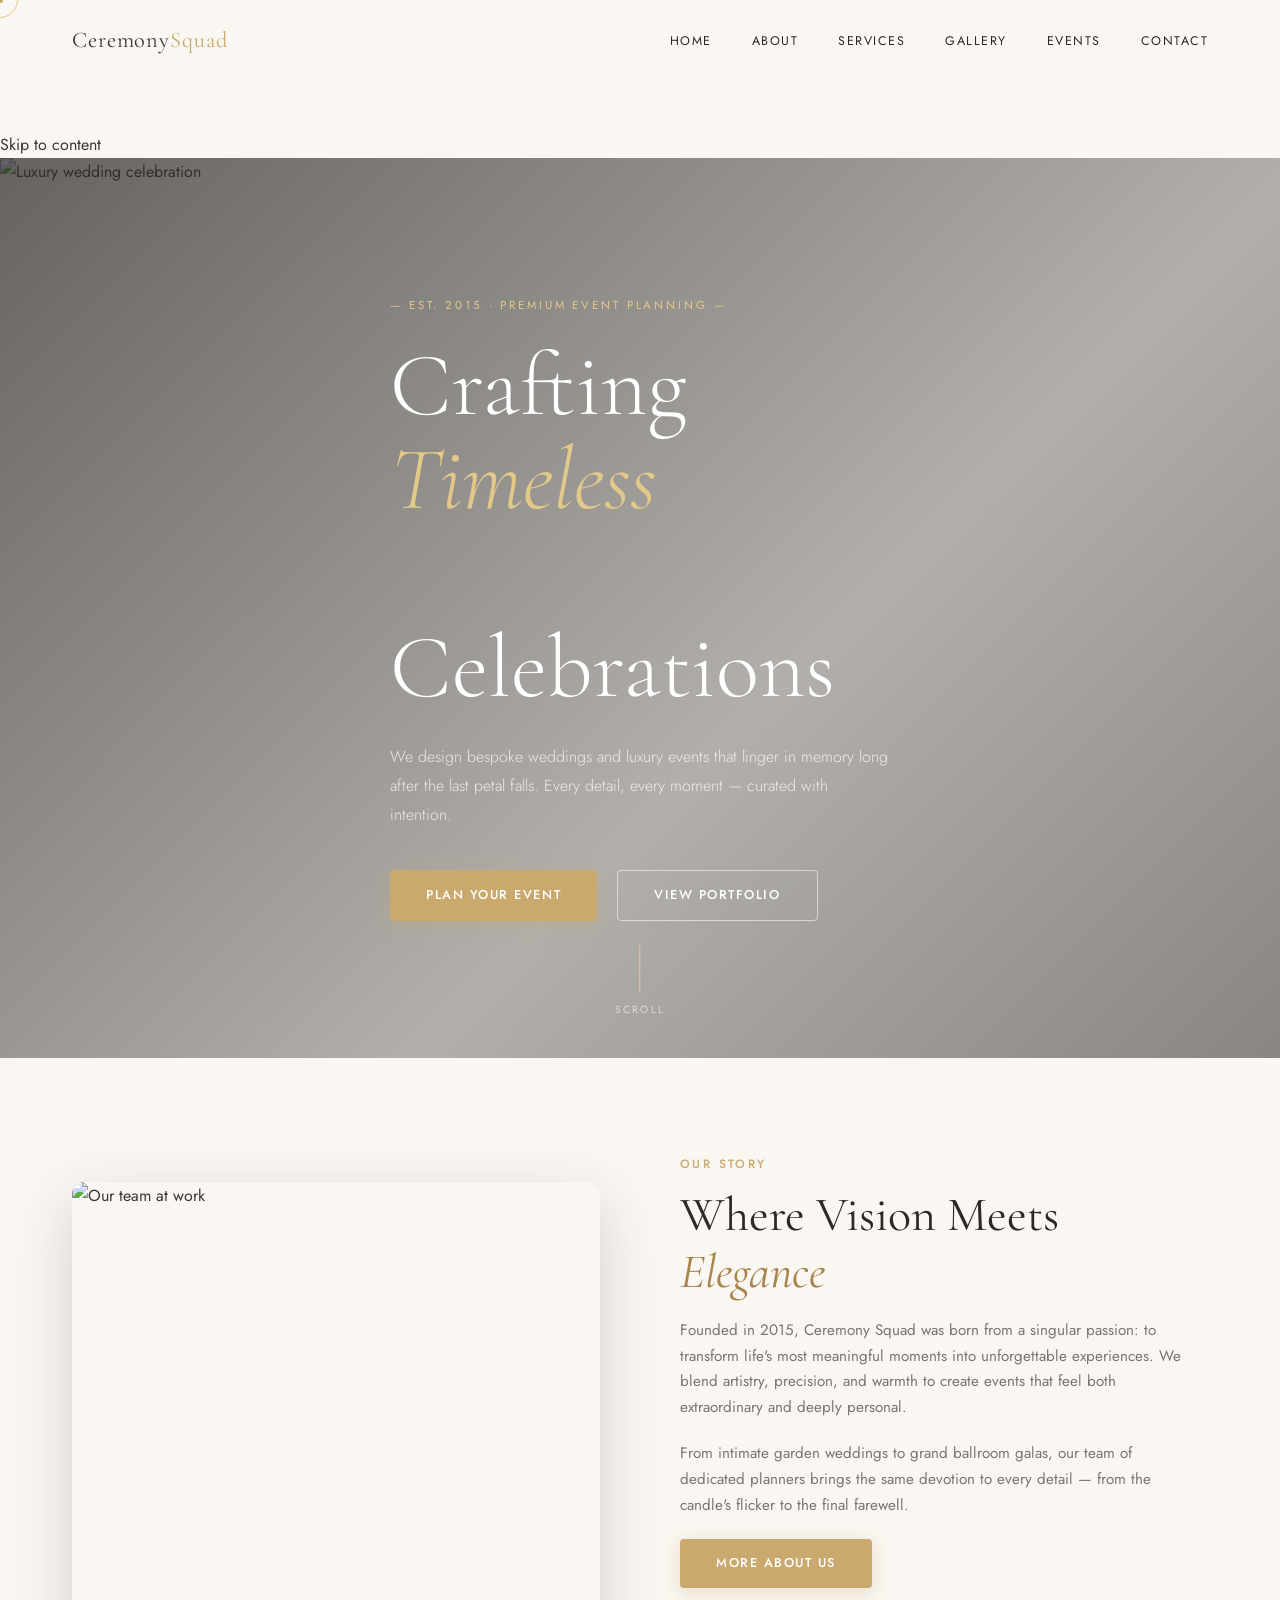
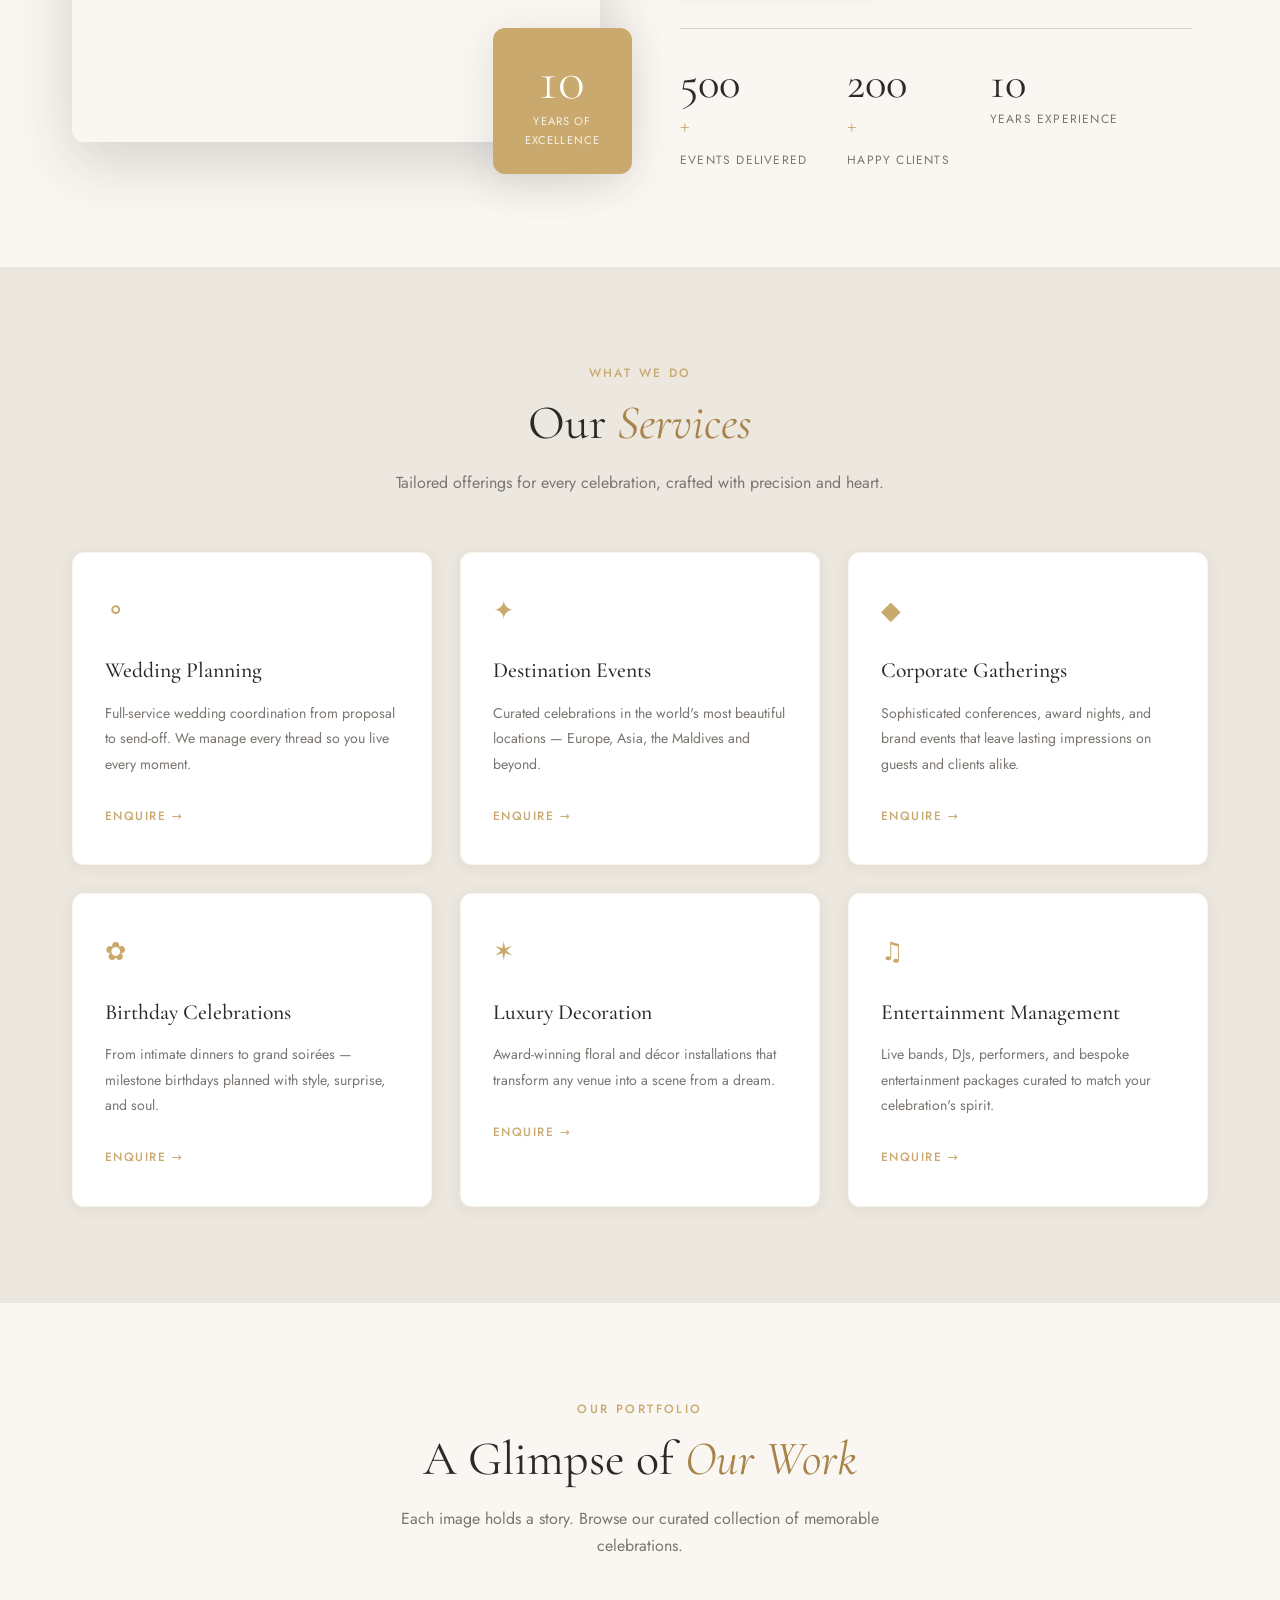
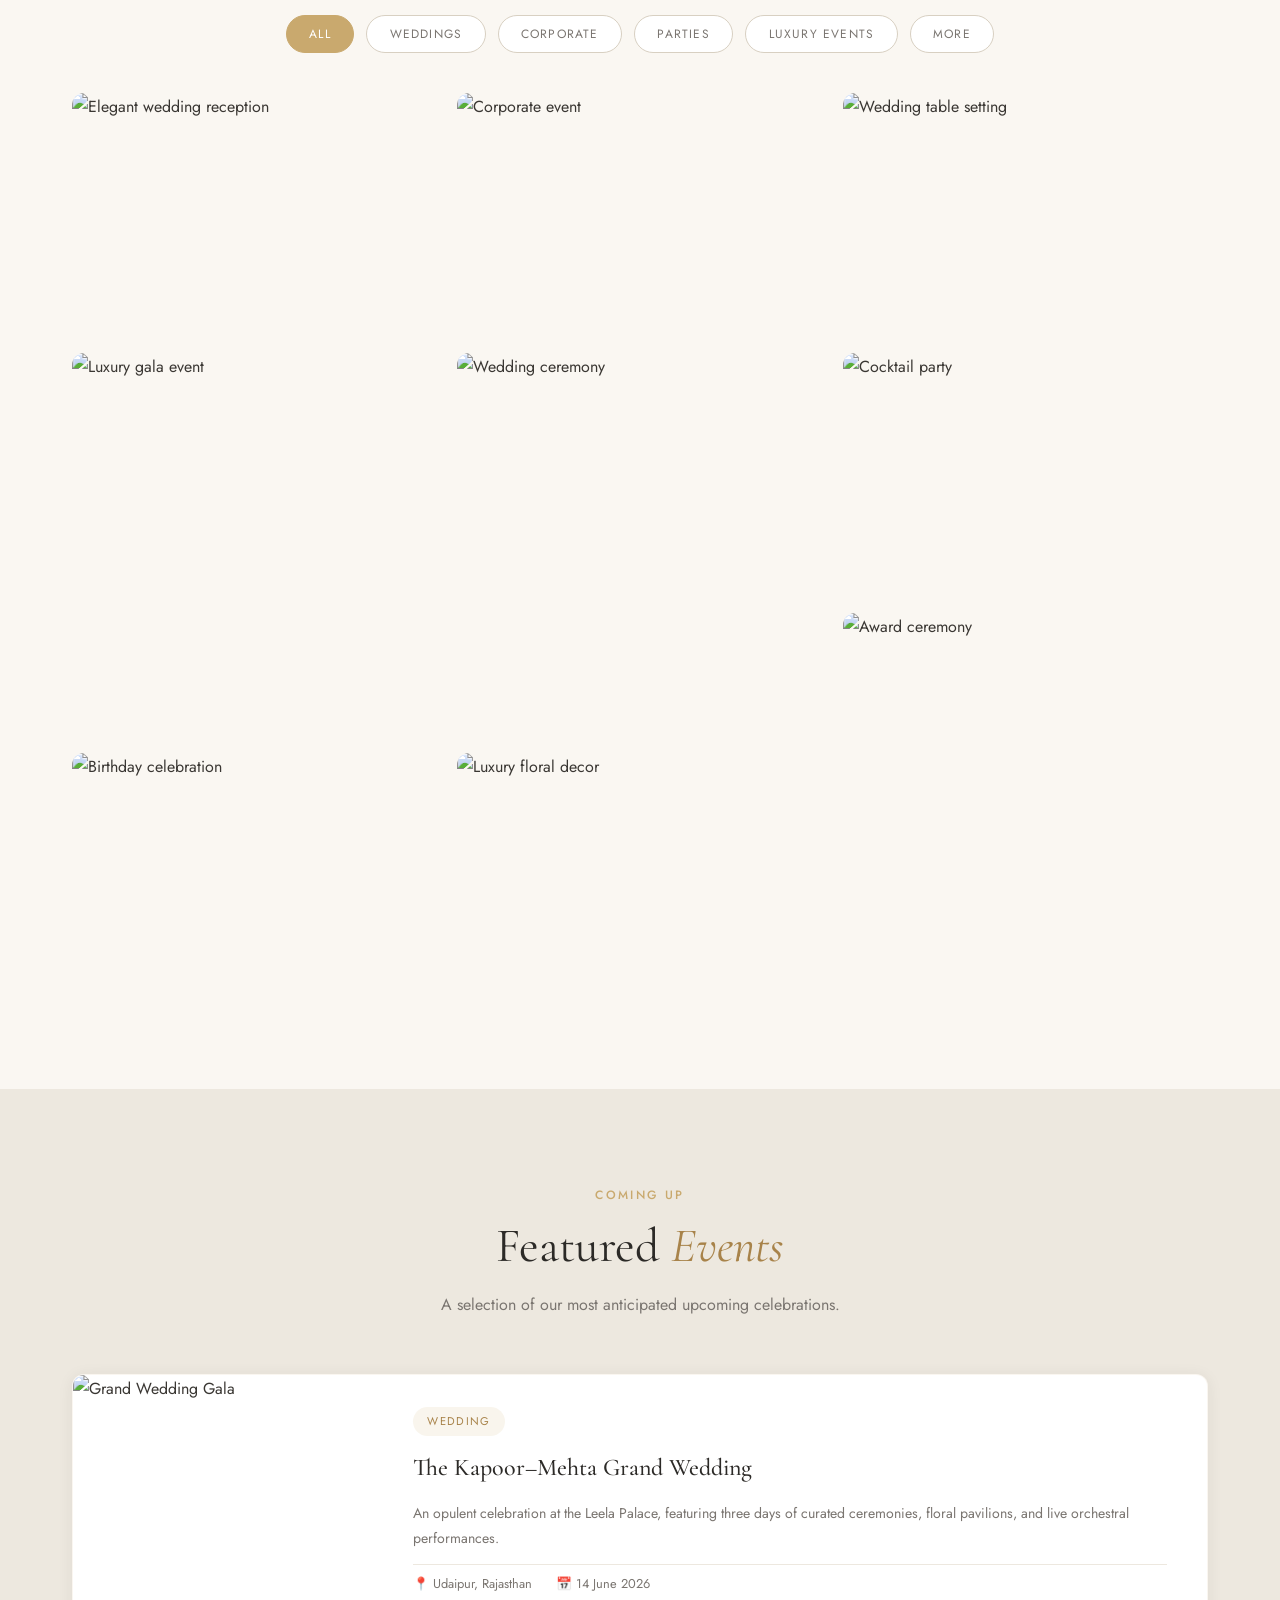
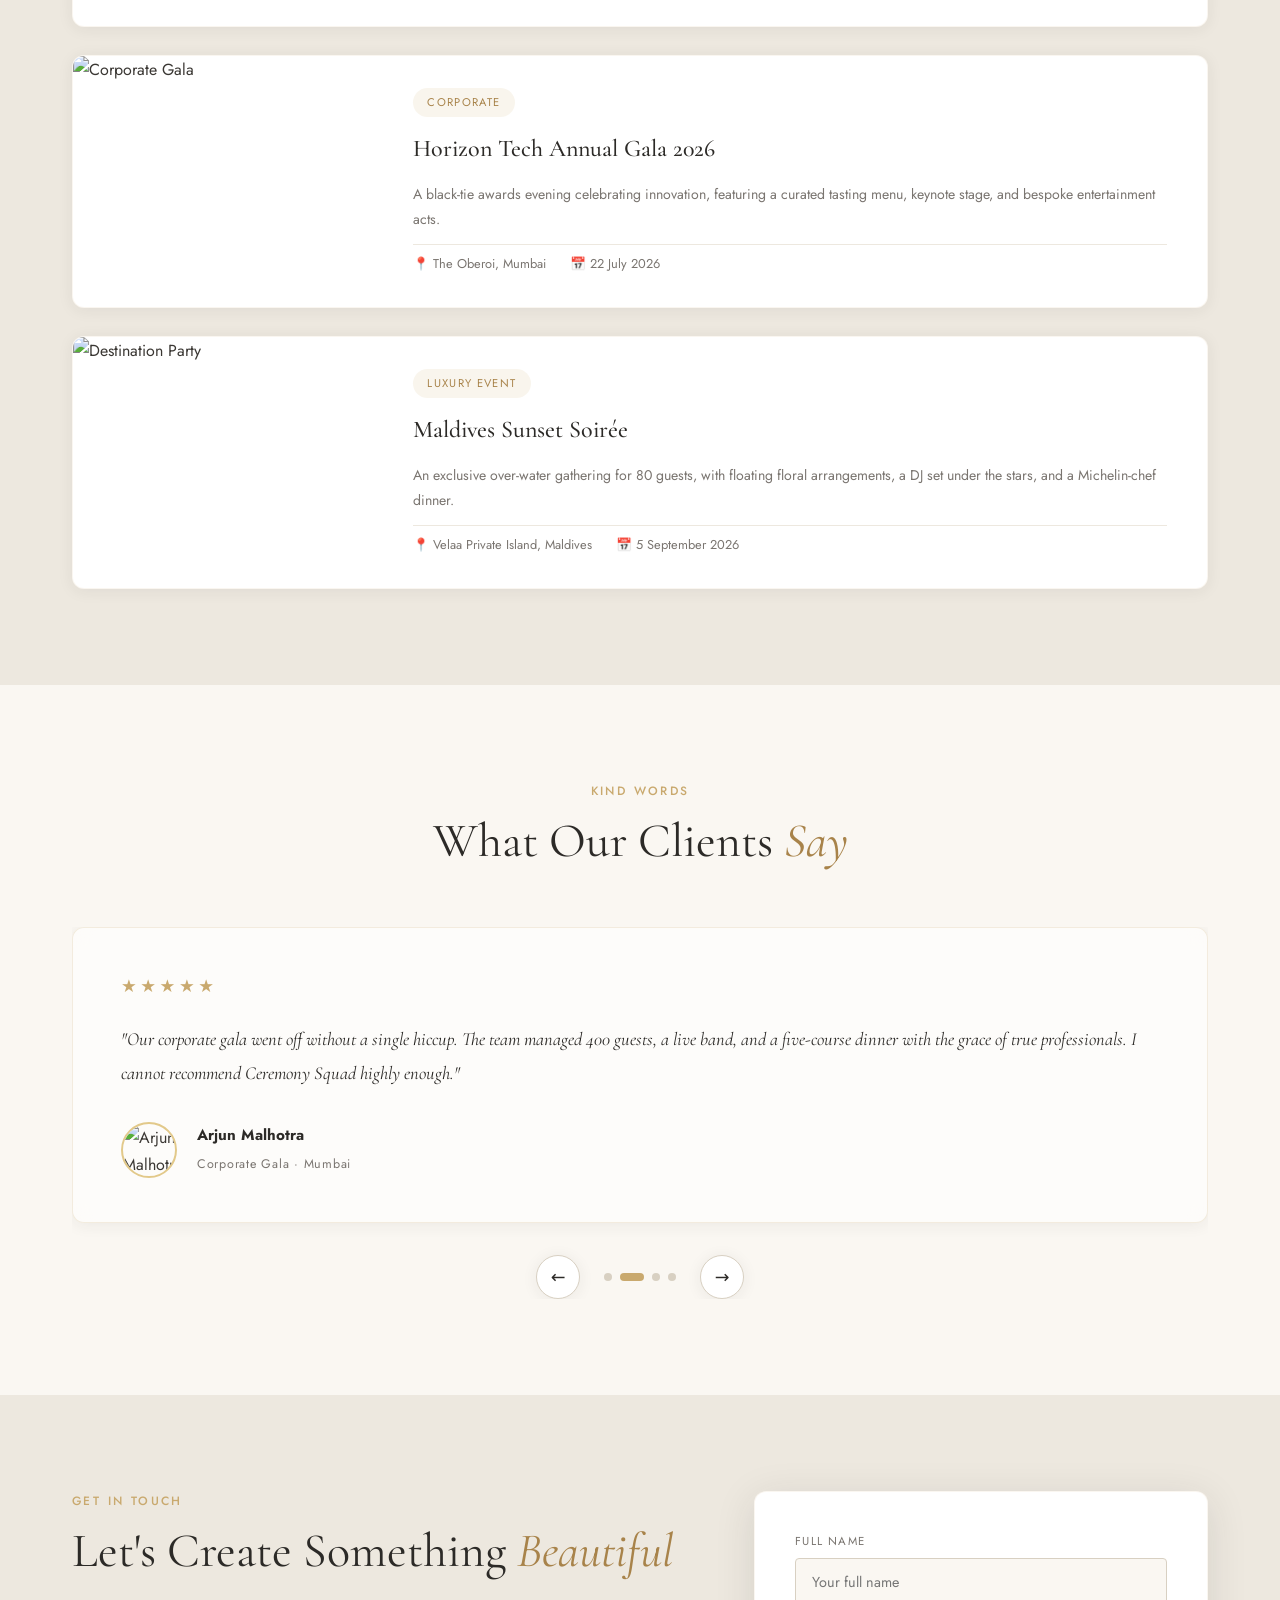
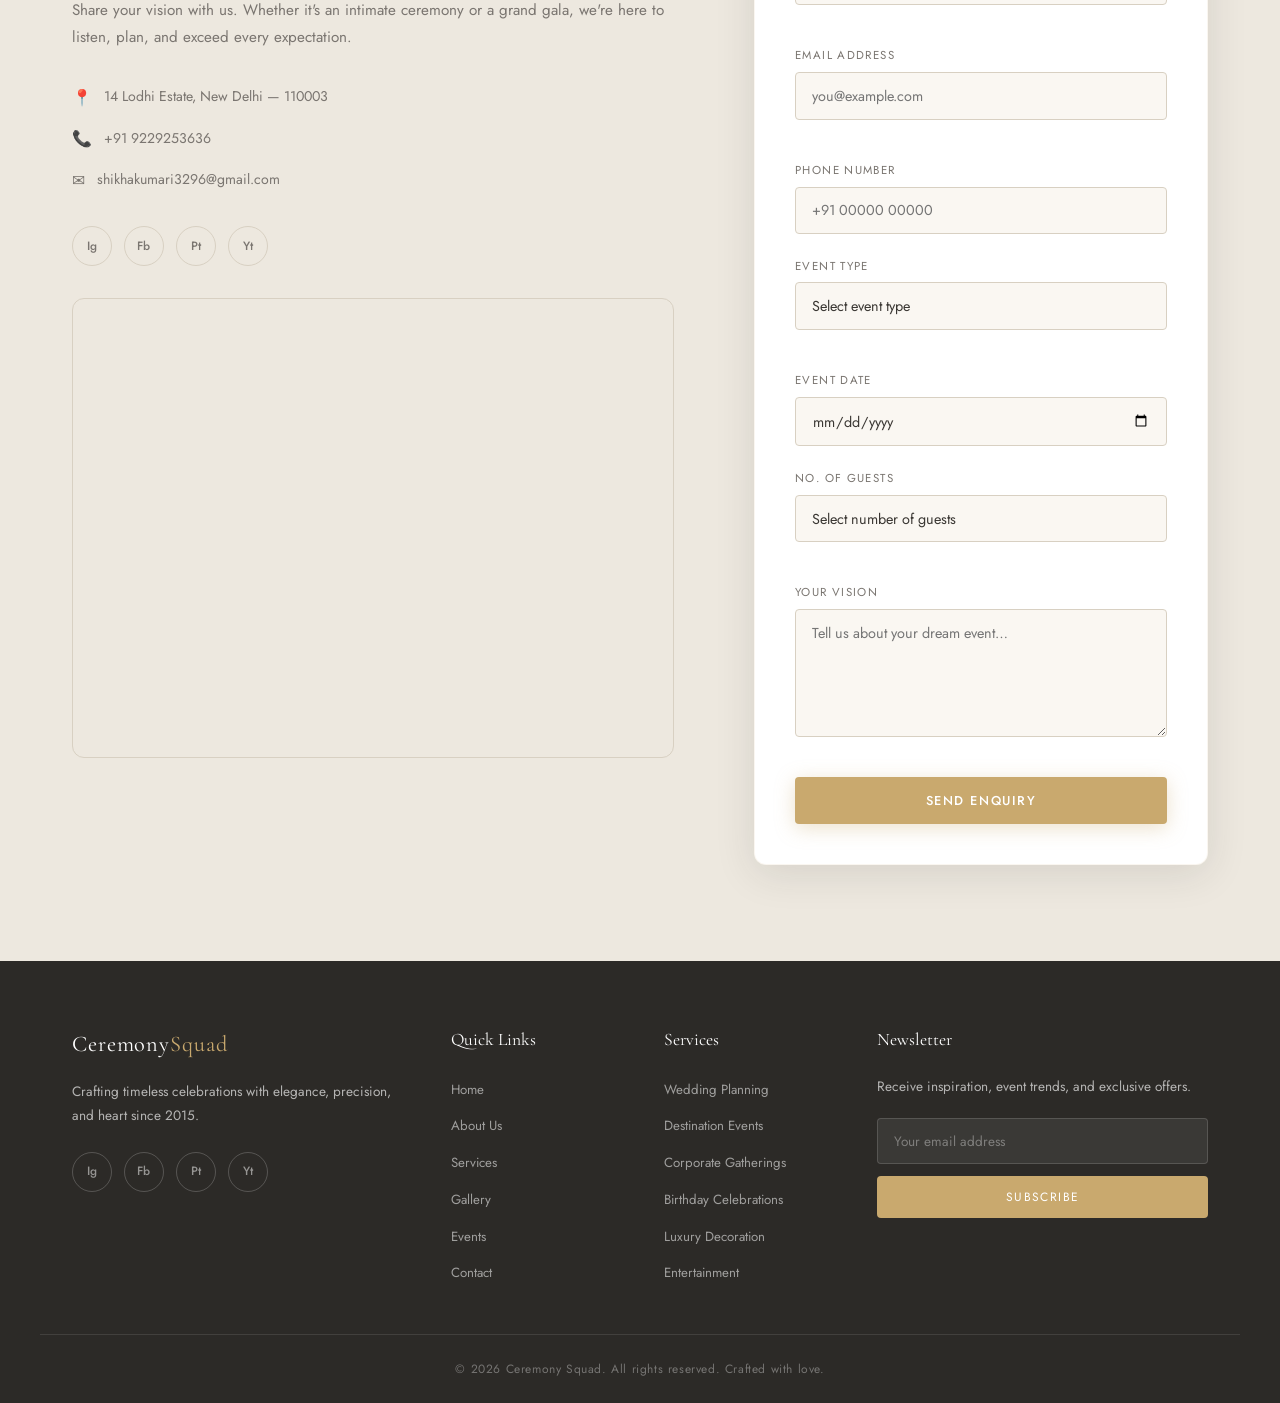
==== index.html @ db8d9345 "Add files via upload" ====
<!DOCTYPE html>
<html lang="en">
<head>
  <meta charset="UTF-8" />
  <meta name="viewport" content="width=device-width, initial-scale=1.0" />
  <meta name="description" content="Ceremony Squad – Premium Wedding & Event Planning Agency. Crafting timeless celebrations with elegance and precision." />
  <meta name="keywords" content="wedding planning, event management, luxury events, ceremony, celebration" />
  <title>Ceremony Squad | Crafting Timeless Celebrations</title>
  <link rel="stylesheet" href="style.css" />
  <link rel="preconnect" href="https://fonts.googleapis.com" />
  <link rel="preconnect" href="https://fonts.gstatic.com" crossorigin />
  <link href="https://fonts.googleapis.com/css2?family=Cormorant+Garamond:ital,wght@0,300;0,400;0,500;0,600;1,300;1,400&family=Jost:wght@300;400;500&display=swap" rel="stylesheet" />
</head>
<body>
  <!-- Skip link for keyboard users -->
  <a class="skip-link" href="#main-content">Skip to content</a>
  <canvas id="particles-canvas"></canvas>
  <div class="cursor-dot"></div>
  <div class="cursor-ring"></div>
  <!-- Loading Screen -->
  <div id="loader" class="loader">
    <div class="loader-inner">
      <div class="loader-logo">CS</div>
      <div class="loader-bar"><div class="loader-fill"></div></div>
      <p class="loader-text">Preparing something beautiful…</p>
    </div>
  </div>
  <button id="backToTop" class="back-to-top" aria-label="Back to top">&#8679;</button>
  <!-- Header / navigation -->
  <header id="header" class="header">
    <nav class="nav container" role="navigation" aria-label="Main navigation">
      <a href="#home" class="nav-logo">Ceremony<span>Squad</span></a>
      <ul class="nav-links" id="navLinks">
        <li><a href="#home">Home</a></li>
        <li><a href="#about">About</a></li>
        <li><a href="#services">Services</a></li>
        <li><a href="#gallery">Gallery</a></li>
        <li><a href="#events">Events</a></li>
        <li><a href="#contact">Contact</a></li>
      </ul>
      <button class="hamburger" id="hamburger" aria-label="Toggle menu">
        <span></span><span></span><span></span>
      </button>
    </nav>
  </header>

  <main id="main-content">
    <section id="home" class="hero">
      <div class="hero-bg">
        <img src="https://images.unsplash.com/photo-1519741497674-611481863552?w=1800&q=80" alt="Luxury wedding celebration" class="hero-img" />
        <div class="hero-overlay"></div>
      </div>
      <div class="hero-content container">
        <p class="hero-eyebrow reveal-fade">— Est. 2015 · Premium Event Planning —</p>
        <h1 class="hero-title reveal-fade delay-1">Crafting<br /><em>Timeless</em><br />Celebrations</h1>
        <p class="hero-sub reveal-fade delay-2">We design bespoke weddings and luxury events that linger in memory long after the last petal falls. Every detail, every moment — curated with intention.</p>
        <div class="hero-cta reveal-fade delay-3">
          <a href="#contact" class="btn btn-primary">Plan Your Event</a>
          <a href="#gallery" class="btn btn-ghost">View Portfolio</a>
        </div>
      </div>
      <a href="#about" class="hero-scroll">
        <span class="scroll-line"></span>
        <span class="scroll-label">Scroll</span>
      </a>
    </section>
    <section id="about" class="about section">
      <div class="container about-grid">
        <div class="about-visual reveal-left">
          <div class="about-img-wrap">
            <img src="https://images.unsplash.com/photo-1511795409834-ef04bbd61622?w=800&q=80" alt="Our team at work" />
            <div class="about-accent-card">
              <span class="accent-number">10</span>
              <span class="accent-label">Years of<br/>Excellence</span>
            </div>
          </div>
        </div>
        <div class="about-content reveal-right">
          <p class="section-eyebrow">Our Story</p>
          <h2 class="section-title">Where Vision Meets <em>Elegance</em></h2>
          <p class="about-text">Founded in 2015, Ceremony Squad was born from a singular passion: to transform life's most meaningful moments into unforgettable experiences. We blend artistry, precision, and warmth to create events that feel both extraordinary and deeply personal.</p>
          <p class="about-text">From intimate garden weddings to grand ballroom galas, our team of dedicated planners brings the same devotion to every detail — from the candle's flicker to the final farewell.</p>
          <a href="about.html" class="btn btn-primary">More About Us</a>
          <div class="stats-row">
            <div class="stat-item">
              <span class="stat-num" data-target="500">0</span><span class="stat-plus">+</span>
              <p>Events Delivered</p>
            </div>
            <div class="stat-item">
              <span class="stat-num" data-target="200">0</span><span class="stat-plus">+</span>
              <p>Happy Clients</p>
            </div>
            <div class="stat-item">
              <span class="stat-num" data-target="10">0</span><span class="stat-plus"></span>
              <p>Years Experience</p>
            </div>
          </div>
        </div>
      </div>
    </section>
    <section id="services" class="services section section-tinted">
      <div class="container">
        <div class="section-header">
          <p class="section-eyebrow">What We Do</p>
          <h2 class="section-title">Our <em>Services</em></h2>
          <p class="section-sub">Tailored offerings for every celebration, crafted with precision and heart.</p>
        </div>
        <div class="services-grid">
          <div class="service-card reveal-up">
            <div class="service-icon">&#9900;</div>
            <h3>Wedding Planning</h3>
            <p>Full-service wedding coordination from proposal to send-off. We manage every thread so you live every moment.</p>
            <a href="#contact" class="service-link">Enquire →</a>
          </div>
          <div class="service-card reveal-up delay-1">
            <div class="service-icon">&#10022;</div>
            <h3>Destination Events</h3>
            <p>Curated celebrations in the world's most beautiful locations — Europe, Asia, the Maldives and beyond.</p>
            <a href="#contact" class="service-link">Enquire →</a>
          </div>
          <div class="service-card reveal-up delay-2">
            <div class="service-icon">&#9670;</div>
            <h3>Corporate Gatherings</h3>
            <p>Sophisticated conferences, award nights, and brand events that leave lasting impressions on guests and clients alike.</p>
            <a href="#contact" class="service-link">Enquire →</a>
          </div>
          <div class="service-card reveal-up delay-3">
            <div class="service-icon">&#10047;</div>
            <h3>Birthday Celebrations</h3>
            <p>From intimate dinners to grand soirées — milestone birthdays planned with style, surprise, and soul.</p>
            <a href="#contact" class="service-link">Enquire →</a>
          </div>
          <div class="service-card reveal-up delay-4">
            <div class="service-icon">&#10038;</div>
            <h3>Luxury Decoration</h3>
            <p>Award-winning floral and décor installations that transform any venue into a scene from a dream.</p>
            <a href="#contact" class="service-link">Enquire →</a>
          </div>
          <div class="service-card reveal-up delay-5">
            <div class="service-icon">&#9835;</div>
            <h3>Entertainment Management</h3>
            <p>Live bands, DJs, performers, and bespoke entertainment packages curated to match your celebration's spirit.</p>
            <a href="#contact" class="service-link">Enquire →</a>
          </div>
        </div>
      </div>
    </section>
      <section id="gallery" class="gallery section">
        <div class="container">
          <div class="section-header">
            <p class="section-eyebrow">Our Portfolio</p>
            <h2 class="section-title">A Glimpse of <em>Our Work</em></h2>
            <p class="section-sub">Each image holds a story. Browse our curated collection of memorable celebrations.</p>
          </div>
          <div class="gallery-filters">
            <button class="filter-btn active" data-filter="all">All</button>
            <button class="filter-btn" data-filter="weddings">Weddings</button>
            <button class="filter-btn" data-filter="corporate">Corporate</button>
            <button class="filter-btn" data-filter="parties">Parties</button>
            <button class="filter-btn" data-filter="luxury">Luxury Events</button>
            <a href="gallery.html" class="filter-btn">More</a>
          </div>
          <div class="masonry-grid" id="galleryGrid">
            <div class="masonry-item" data-category="weddings">
              <img src="https://images.unsplash.com/photo-1519225421980-715cb0215aed?w=600&q=80" alt="Elegant wedding reception" loading="lazy"/>
              <div class="masonry-overlay"><span>Garden Wedding</span></div>
            </div>
            <div class="masonry-item tall" data-category="luxury">
              <img src="https://images.unsplash.com/photo-1464366400600-7168b8af9bc3?w=600&q=80" alt="Luxury gala event" loading="lazy"/>
              <div class="masonry-overlay"><span>Luxury Gala</span></div>
            </div>
            <div class="masonry-item" data-category="parties">
              <img src="https://images.unsplash.com/photo-1530103862676-de8c9debad1d?w=600&q=80" alt="Birthday celebration" loading="lazy"/>
              <div class="masonry-overlay"><span>Milestone Birthday</span></div>
            </div>
            <div class="masonry-item" data-category="corporate">
              <img src="https://images.unsplash.com/photo-1540575467063-178a50c2df87?w=600&q=80" alt="Corporate event" loading="lazy"/>
              <div class="masonry-overlay"><span>Corporate Summit</span></div>
            </div>
            <div class="masonry-item tall" data-category="weddings">
              <img src="https://images.unsplash.com/photo-1606800052052-a08af7148866?w=600&q=80" alt="Wedding ceremony" loading="lazy"/>
              <div class="masonry-overlay"><span>Beachfront Ceremony</span></div>
            </div>
            <div class="masonry-item" data-category="luxury">
              <img src="https://images.unsplash.com/photo-1478146059778-26028b07395a?w=600&q=80" alt="Luxury floral decor" loading="lazy"/>
              <div class="masonry-overlay"><span>Floral Vista</span></div>
            </div>
            <div class="masonry-item" data-category="weddings">
              <img src="image/corp/corpor.jpg" alt="Wedding table setting" loading="lazy"/>
              <div class="masonry-overlay"><span>Table Couture</span></div>
            </div>
            <div class="masonry-item" data-category="parties">
              <img src="https://images.unsplash.com/photo-1504196606672-aef5c9cefc92?w=600&q=80" alt="Cocktail party" loading="lazy"/>
              <div class="masonry-overlay"><span>Cocktail Soirée</span></div>
            </div>
            <div class="masonry-item" data-category="corporate">
              <img src="https://images.unsplash.com/photo-1511578314322-379afb476865?w=600&q=80" alt="Award ceremony" loading="lazy"/>
              <div class="masonry-overlay"><span>Awards Evening</span></div>
            </div>
          </div>
        </div>
        <div id="lightbox" class="lightbox">
          <div class="lightbox-backdrop"></div>
          <div class="lightbox-content">
            <button class="lightbox-close" id="lightboxClose">&times;</button>
            <button class="lightbox-prev" id="lightboxPrev">&#8592;</button>
            <img src="" alt="" id="lightboxImg" />
            <button class="lightbox-next" id="lightboxNext">&#8594;</button>
            <p id="lightboxCaption" class="lightbox-caption"></p>
          </div>
        </div>
      </section>
    <section id="events" class="events section section-tinted">
      <div class="container">
        <div class="section-header">
          <p class="section-eyebrow">Coming Up</p>
          <h2 class="section-title">Featured <em>Events</em></h2>
          <p class="section-sub">A selection of our most anticipated upcoming celebrations.</p>
        </div>
        <div class="events-list">
          <article class="event-card reveal-up">
            <div class="event-img">
              <img src="https://images.unsplash.com/photo-1583939003579-730e3918a45a?w=500&q=80" alt="Grand Wedding Gala" loading="lazy"/>
            </div>
            <div class="event-body">
              <span class="event-tag">Wedding</span>
              <h3>The Kapoor–Mehta Grand Wedding</h3>
              <p>An opulent celebration at the Leela Palace, featuring three days of curated ceremonies, floral pavilions, and live orchestral performances.</p>
              <div class="event-meta">
                <span>&#128205; Udaipur, Rajasthan</span>
                <span>&#128197; 14 June 2026</span>
              </div>
            </div>
          </article>
          <article class="event-card reveal-up delay-1">
            <div class="event-img">
              <img src="https://images.unsplash.com/photo-1492684223066-81342ee5ff30?w=500&q=80" alt="Corporate Gala" loading="lazy"/>
            </div>
            <div class="event-body">
              <span class="event-tag">Corporate</span>
              <h3>Horizon Tech Annual Gala 2026</h3>
              <p>A black-tie awards evening celebrating innovation, featuring a curated tasting menu, keynote stage, and bespoke entertainment acts.</p>
              <div class="event-meta">
                <span>&#128205; The Oberoi, Mumbai</span>
                <span>&#128197; 22 July 2026</span>
              </div>
            </div>
          </article>
          <article class="event-card reveal-up delay-2">
            <div class="event-img">
              <img src="https://images.unsplash.com/photo-1470225620780-dba8ba36b745?w=500&q=80" alt="Destination Party" loading="lazy"/>
            </div>
            <div class="event-body">
              <span class="event-tag">Luxury Event</span>
              <h3>Maldives Sunset Soirée</h3>
              <p>An exclusive over-water gathering for 80 guests, with floating floral arrangements, a DJ set under the stars, and a Michelin-chef dinner.</p>
              <div class="event-meta">
                <span>&#128205; Velaa Private Island, Maldives</span>
                <span>&#128197; 5 September 2026</span>
              </div>
            </div>
          </article>
        </div>
      </div>
    </section>
    <section id="testimonials" class="testimonials section">
      <div class="container">
        <div class="section-header">
          <p class="section-eyebrow">Kind Words</p>
          <h2 class="section-title">What Our Clients <em>Say</em></h2>
        </div>
        <div class="testimonial-carousel">
          <div class="testimonial-track" id="testimonialTrack">
            <div class="testimonial-card">
              <div class="testi-stars">★★★★★</div>
              <p class="testi-text">"Ceremony Squad turned our dream wedding into something beyond imagination. Every detail was flawless — from the floral arches to the candlelit dinner. We still get calls from guests saying it was the most beautiful wedding they've ever attended."</p>
              <div class="testi-author">
                <img src="https://images.unsplash.com/photo-1494790108377-be9c29b29330?w=80&q=80" alt="Priya Sharma" loading="lazy"/>
                <div>
                  <strong>Priya Sharma</strong>
                  <span>Garden Wedding · Delhi</span>
                </div>
              </div>
            </div>
            <div class="testimonial-card">
              <div class="testi-stars">★★★★★</div>
              <p class="testi-text">"Our corporate gala went off without a single hiccup. The team managed 400 guests, a live band, and a five-course dinner with the grace of true professionals. I cannot recommend Ceremony Squad highly enough."</p>
              <div class="testi-author">
                <img src="https://images.unsplash.com/photo-1500648767791-00dcc994a43e?w=80&q=80" alt="Arjun Malhotra" loading="lazy"/>
                <div>
                  <strong>Arjun Malhotra</strong>
                  <span>Corporate Gala · Mumbai</span>
                </div>
              </div>
            </div>
            <div class="testimonial-card">
              <div class="testi-stars">★★★★★</div>
              <p class="testi-text">"Planning a destination wedding abroad felt overwhelming — until we found Ceremony Squad. They handled every cross-border detail with ease and warmth. Our Tuscany wedding was pure poetry. We will cherish it forever."</p>
              <div class="testi-author">
                <img src="https://images.unsplash.com/photo-1544005313-94ddf0286df2?w=80&q=80" alt="Meera & Rohan Patel" loading="lazy"/>
                <div>
                  <strong>Meera & Rohan Patel</strong>
                  <span>Destination Wedding · Tuscany</span>
                </div>
              </div>
            </div>
            <div class="testimonial-card">
              <div class="testi-stars">★★★★★</div>
              <p class="testi-text">"My 50th birthday celebration was beyond anything I imagined. The décor, the performers, the little personalised touches — it felt like a film set made just for me. My guests were speechless."</p>
              <div class="testi-author">
                <img src="https://images.unsplash.com/photo-1580489944761-15a19d654956?w=80&q=80" alt="Sunita Kapoor" loading="lazy"/>
                <div>
                  <strong>Sunita Kapoor</strong>
                  <span>Luxury Birthday · Jaipur</span>
                </div>
              </div>
            </div>
          </div>
          <div class="carousel-controls">
            <button class="carousel-btn" id="prevBtn">&#8592;</button>
            <div class="carousel-dots" id="carouselDots"></div>
            <button class="carousel-btn" id="nextBtn">&#8594;</button>
          </div>
        </div>
      </div>
    </section>
    <section id="contact" class="contact section section-tinted">
      <div class="container contact-grid">
        <div class="contact-info reveal-left">
          <p class="section-eyebrow">Get In Touch</p>
          <h2 class="section-title">Let's Create Something <em>Beautiful</em></h2>
          <p class="contact-desc">Share your vision with us. Whether it's an intimate ceremony or a grand gala, we're here to listen, plan, and exceed every expectation.</p>
          <ul class="contact-details">
            <li><span class="contact-icon">&#128205;</span> 14 Lodhi Estate, New Delhi — 110003</li>
            <li><span class="contact-icon">&#128222;</span> <a href="tel:+919229253636">+91 9229253636</a></li>
            <li><span class="contact-icon">&#9993;</span> <a href="mailto:shikhakumari3296@gmail.com">shikhakumari3296@gmail.com</a></li>
          </ul>
          <div class="social-links">
            <a href="#" aria-label="Instagram" class="social-link">Ig</a>
            <a href="#" aria-label="Facebook" class="social-link">Fb</a>
            <a href="#" aria-label="Pinterest" class="social-link">Pt</a>
            <a href="#" aria-label="YouTube" class="social-link">Yt</a>
          </div>
          <div class="map-placeholder">
            <div class="map-inner">
              <!-- Embedded map showing our general service area -->
              <iframe title="Mumbai location map" src="https://www.google.com/maps/embed?pb=!1m18!1m12!1m3!1d241318.22867014757!2d72.71354186608978!3d19.081434216901815!2m3!1f0!2f0!3f0!3m2!1i1024!2i768!4f13.1!3m3!1m2!1s0x3be7c6306644edc1%3A0x5da4ed8f8d648c69!2sMumbai%2C%20Maharashtra!5e0!3m2!1sen!2sin!4v1778923303902!5m2!1sen!2sin" width="600" height="450" style="border:0;" allowfullscreen loading="lazy" referrerpolicy="no-referrer-when-downgrade"></iframe>
            </div>
          </div>
        </div>
        <div class="contact-form-wrap reveal-right">
          <!-- Contact form: minimal client-side requirements added for clarity -->
          <form class="contact-form" id="contactForm" novalidate>
            <div class="form-group">
              <label for="name">Full Name</label>
              <input type="text" id="name" name="name" placeholder="Your full name" required />
              <span class="form-error" id="nameError"></span>
            </div>
            <div class="form-group">
              <label for="email">Email Address</label>
              <input type="email" id="email" name="email" placeholder="you@example.com" required />
              <span class="form-error" id="emailError"></span>
            </div>
            <div class="form-group">
              <label for="phone">Phone Number</label>
              <input type="tel" id="phone" name="phone" placeholder="+91 00000 00000" />
            </div>
            <div class="form-group">
              <label for="eventType">Event Type</label>
              <select id="eventType" name="eventType" required>
                <option value="">Select event type</option>
                <option>Wedding Planning</option>
                <option>Destination Event</option>
                <option>Corporate Gathering</option>
                <option>Birthday Celebration</option>
                <option>Luxury Decoration</option>
                <option>Entertainment Management</option>
              </select>
              <span class="form-error" id="eventError"></span>
            </div>
            <div class="form-group">
              <label for="eventDate">Event Date</label>
              <input type="date" id="eventDate" name="eventDate" />
            </div>
            <div class="form-group">
              <label for="guests">No. of Guests</label>
              <select id="guests" name="guests">
                <option value="">Select number of guests</option>
                <option>1-50</option>
                <option>50-100</option>
                <option>100-200</option>
                <option>200-500</option>
                <option>500+</option>
              </select>
              <span class="form-error" id="guestsError"></span>
            </div>
            <div class="form-group">
              <label for="message">Your Vision</label>
              <textarea id="message" name="message" rows="5" placeholder="Tell us about your dream event…"></textarea>
              <span class="form-error" id="messageError"></span>
            </div>
            <button type="submit" class="btn btn-primary btn-full">Send Enquiry</button>
            <!-- Success message: hidden by default and exposed to assistive tech when shown -->
            <p class="form-success" id="formSuccess" aria-live="polite" hidden>Thank you! We'll be in touch within 24 hours.</p>
          </form>
        </div>
      </div>
    </section>
  </main>
  <footer class="footer">
    <div class="container footer-grid">
      <div class="footer-brand">
        <a href="#home" class="nav-logo">Ceremony<span>Squad</span></a>
        <p>Crafting timeless celebrations with elegance, precision, and heart since 2015.</p>
        <div class="social-links">
          <a href="#" class="social-link" aria-label="Instagram">Ig</a>
          <a href="#" class="social-link" aria-label="Facebook">Fb</a>
          <a href="#" class="social-link" aria-label="Pinterest">Pt</a>
          <a href="#" class="social-link" aria-label="YouTube">Yt</a>
        </div>
      </div>
      <div class="footer-col">
        <h4>Quick Links</h4>
        <ul>
          <li><a href="#home">Home</a></li>
          <li><a href="#about">About Us</a></li>
          <li><a href="#services">Services</a></li>
          <li><a href="#gallery">Gallery</a></li>
          <li><a href="#events">Events</a></li>
          <li><a href="#contact">Contact</a></li>
        </ul>
      </div>
      <div class="footer-col">
        <h4>Services</h4>
        <ul>
          <li><a href="#services">Wedding Planning</a></li>
          <li><a href="#services">Destination Events</a></li>
          <li><a href="#services">Corporate Gatherings</a></li>
          <li><a href="#services">Birthday Celebrations</a></li>
          <li><a href="#services">Luxury Decoration</a></li>
          <li><a href="#services">Entertainment</a></li>
        </ul>
      </div>
      <div class="footer-col footer-newsletter">
        <h4>Newsletter</h4>
        <p>Receive inspiration, event trends, and exclusive offers.</p>
        <form class="newsletter-form" id="newsletterForm">
          <input type="email" id="newsletterEmail" name="newsletterEmail" placeholder="Your email address" required />
          <button type="submit">Subscribe</button>
        </form>
        <p class="newsletter-success" id="newsletterSuccess" aria-live="polite" hidden>You're on the list!</p>
      </div>
    </div>
    <div class="footer-bottom">
      <p>© 2026 Ceremony Squad. All rights reserved. Crafted with love.</p>
    </div>
  </footer>
  <script src="script.js"></script>
</body>
</html>
---- style.css ----
:root {
  --white:       #FFFFFF;
  --cream:       #FAF7F2;
  --beige:       #EDE8DF;
  --beige-dark:  #D8D0C2;
  --gold:        #C9A96E;
  --gold-light:  #E2C98A;
  --gold-dark:   #A8834A;
  --charcoal:    #2C2A27;
  --charcoal-lt: #5A5750;
  --text:        #3A3733;
  --text-muted:  #7A7570;

  --font-serif:  'Cormorant Garamond', Georgia, serif;
  --font-sans:   'Jost', system-ui, sans-serif;

  --radius:      4px;
  --radius-lg:   12px;
  --shadow-sm:   0 2px 16px rgba(44,42,39,.07);
  --shadow-md:   0 8px 40px rgba(44,42,39,.12);
  --shadow-lg:   0 20px 60px rgba(44,42,39,.18);
  --transition:  all .35s cubic-bezier(.4,0,.2,1);

  --container:   1200px;
  --nav-h:       80px;
}

.cursor-dot {
  position: fixed; top: 0; left: 0;
  width: 6px; height: 6px;
  background: var(--gold);
  border-radius: 50%;
  pointer-events: none;
  z-index: 9999;
  transform: translate(-50%,-50%);
  transition: transform 0.1s;
}
.cursor-ring {
  position: fixed; top: 0; left: 0;
  width: 36px; height: 36px;
  border: 1.5px solid rgba(201,168,76,0.6);
  border-radius: 50%;
  pointer-events: none;
  z-index: 9998;
  transform: translate(-50%,-50%);
  transition: transform 0.18s ease, width 0.3s, height 0.3s, border-color 0.3s;
}
.cursor-ring.hovered {
  width: 56px; height: 56px;
  border-color: var(--gold);
  background: rgba(201,168,76,0.06);
}

/* ── Reset ─────────────────────────────────────────── */
*, *::before, *::after { box-sizing: border-box; margin: 0; padding: 0; }
html { scroll-behavior: smooth; font-size: 16px; }
body {
  font-family: var(--font-sans);
  background: var(--cream);
  color: var(--text);
  line-height: 1.7;
  overflow-x: hidden;
}
img { display: block; width: 100%; object-fit: cover; }
a { text-decoration: none; color: inherit; }
ul { list-style: none; }
button { cursor: pointer; border: none; background: none; font-family: inherit; }
input, textarea, select { font-family: inherit; }

/* ── Utilities ─────────────────────────────────────── */
.container { max-width: var(--container); margin-inline: auto; padding-inline: 2rem; }
.section { padding-block: 6rem; }
.section-tinted { background: var(--beige); }

.section-header { text-align: center; margin-bottom: 3.5rem; }
.section-eyebrow {
  font-family: var(--font-sans);
  font-size: .75rem;
  font-weight: 500;
  letter-spacing: .2em;
  text-transform: uppercase;
  color: var(--gold);
  margin-bottom: .75rem;
}
.section-title {
  font-family: var(--font-serif);
  font-size: clamp(2rem, 4vw, 3rem);
  font-weight: 400;
  line-height: 1.2;
  color: var(--charcoal);
  margin-bottom: 1rem;
}
.section-title em { font-style: italic; color: var(--gold-dark); }
.section-sub { color: var(--text-muted); max-width: 540px; margin-inline: auto; }

/* ── Buttons ───────────────────────────────────────── */
.btn {
  display: inline-flex;
  align-items: center;
  gap: .5rem;
  padding: .85rem 2.25rem;
  font-family: var(--font-sans);
  font-size: .8rem;
  font-weight: 500;
  letter-spacing: .12em;
  text-transform: uppercase;
  border-radius: var(--radius);
  transition: var(--transition);
}
.btn-primary {
  background: var(--gold);
  color: var(--white);
  box-shadow: 0 4px 20px rgba(201,169,110,.35);
}
.btn-primary:hover { background: var(--gold-dark); transform: translateY(-2px); box-shadow: 0 8px 28px rgba(201,169,110,.45); }
.btn-ghost {
  border: 1px solid rgba(255,255,255,.55);
  color: var(--white);
  backdrop-filter: blur(4px);
}
.btn-ghost:hover { background: rgba(255,255,255,.12); transform: translateY(-2px); }
.btn-full { width: 100%; justify-content: center; }

/* ── Loader ────────────────────────────────────────── */
.loader {
  position: fixed; inset: 0;
  background: var(--cream);
  display: flex; align-items: center; justify-content: center;
  z-index: 9999;
  transition: opacity .6s ease, visibility .6s ease;
}
.loader.hidden { opacity: 0; visibility: hidden; pointer-events: none; }
.loader-inner { text-align: center; }
.loader-logo {
  font-family: var(--font-serif);
  font-size: 3rem;
  font-weight: 300;
  color: var(--gold);
  letter-spacing: .15em;
  margin-bottom: 1.5rem;
}
.loader-bar {
  width: 200px; height: 1px;
  background: var(--beige-dark);
  margin-inline: auto;
  margin-bottom: 1rem;
  overflow: hidden;
}
.loader-fill {
  height: 100%;
  background: var(--gold);
  width: 0;
  animation: loaderFill 1.8s ease forwards;
}
@keyframes loaderFill { to { width: 100%; } }
.loader-text { font-size: .75rem; letter-spacing: .15em; color: var(--text-muted); text-transform: uppercase; }

/* ── Back to Top ───────────────────────────────────── */
.back-to-top {
  position: fixed;
  bottom: 2rem; right: 2rem;
  width: 44px; height: 44px;
  background: var(--gold);
  color: var(--white);
  border-radius: 50%;
  font-size: 1.5rem;
  display: flex; align-items: center; justify-content: center;
  box-shadow: var(--shadow-md);
  opacity: 0; visibility: hidden;
  transition: var(--transition);
  z-index: 500;
}
.back-to-top.visible { opacity: 1; visibility: visible; }
.back-to-top:hover { background: var(--gold-dark); transform: translateY(-3px); }

/* ── Header / Nav ──────────────────────────────────── */
.header {
  position: fixed; top: 0; left: 0; right: 0;
  z-index: 900;
  transition: background .4s ease, box-shadow .4s ease, backdrop-filter .4s ease;
}
.header.scrolled {
  background: rgb(250, 247, 242);
  backdrop-filter: blur(12px);
  -webkit-backdrop-filter: blur(12px);
  box-shadow: 0 1px 0 var(--beige-dark);
}
.nav {
  display: flex;
  align-items: center;
  justify-content: space-between;
  height: var(--nav-h);
}
.nav-logo {
  font-family: var(--font-serif);
  font-size: 1.4rem;
  font-weight: 400;
  letter-spacing: .04em;
  color: var(--black);
  transition: color .3s;
}
.header.scrolled .nav-logo { color: var(--charcoal); }
.nav-logo span { color: var(--gold); }
.nav-links {
  display: flex;
  gap: 2.5rem;
  align-items: center;
}
.nav-links a {
  font-size: .78rem;
  font-weight: 400;
  letter-spacing: .12em;
  text-transform: uppercase;
  color: rgba(9, 0, 0, 0.85);
  position: relative;
  padding-bottom: 2px;
  transition: color .3s;
}
.header.scrolled .nav-links a { color: var(--charcoal-lt); }
.nav-links a::after {
  content: '';
  position: absolute; bottom: -2px; left: 0;
  width: 0; height: 1px;
  background: var(--gold);
  transition: width .35s ease;
}
.nav-links a:hover { color: var(--gold); }
.nav-links a:hover::after { width: 100%; }

.hamburger {
  display: none;
  flex-direction: column;
  gap: 5px;
  padding: 4px;
}
.hamburger span {
  display: block;
  width: 24px; height: 1.5px;
  background: var(--white);
  transition: var(--transition);
}
.header.scrolled .hamburger span { background: var(--charcoal); }
.hamburger.active span:nth-child(1) { transform: translateY(6.5px) rotate(45deg); }
.hamburger.active span:nth-child(2) { opacity: 0; }
.hamburger.active span:nth-child(3) { transform: translateY(-6.5px) rotate(-45deg); }

/* ── Hero ──────────────────────────────────────────── */
.hero {
  position: relative;
  min-height: 100svh;
  display: flex;
  align-items: center;
  overflow: hidden;
}
.hero-bg { position: absolute; inset: 0; }
.hero-img { width: 100%; height: 100%; object-fit: cover; transform-origin: center; animation: heroZoom 18s ease-in-out infinite alternate; }
@keyframes heroZoom { from { transform: scale(1); } to { transform: scale(1.06); } }
.hero-overlay {
  position: absolute; inset: 0;
  background: linear-gradient(135deg, rgba(44,42,39,.72) 0%, rgba(44,42,39,.35) 60%, rgba(44,42,39,.55) 100%);
}
.hero-content {
  position: relative;
  z-index: 2;
  max-width: 680px;
}
.hero-eyebrow {
  font-size: .72rem;
  letter-spacing: .25em;
  text-transform: uppercase;
  color: var(--gold-light);
  margin-bottom: 1.5rem;
}
.hero-title {
  font-family: var(--font-serif);
  font-size: clamp(3rem, 7vw, 6.5rem);
  font-weight: 300;
  line-height: 1.05;
  color: var(--white);
  margin-bottom: 1.75rem;
}
.hero-title em { font-style: italic; color: var(--gold-light); display: block; }
.hero-sub {
  font-size: 1rem;
  color: rgba(255,255,255,.78);
  max-width: 500px;
  margin-bottom: 2.5rem;
  font-weight: 300;
  line-height: 1.8;
}
.hero-cta { display: flex; gap: 1.25rem; flex-wrap: wrap; }

.hero-scroll {
  position: absolute;
  bottom: 2.5rem; left: 50%;
  transform: translateX(-50%);
  z-index: 2;
  display: flex;
  flex-direction: column;
  align-items: center;
  gap: .5rem;
  color: rgba(255,255,255,.6);
}
.scroll-line {
  display: block;
  width: 1px; height: 48px;
  background: rgba(255,255,255,.3);
  position: relative;
  overflow: hidden;
}
.scroll-line::after {
  content: '';
  position: absolute; top: 0; left: 0;
  width: 100%; height: 100%;
  background: var(--gold-light);
  animation: scrollLine 1.8s ease-in-out infinite;
}
@keyframes scrollLine { 0% { transform: translateY(-100%); } 100% { transform: translateY(200%); } }
.scroll-label { font-size: .65rem; letter-spacing: .2em; text-transform: uppercase; }

/* ── About ─────────────────────────────────────────── */
.about-grid {
  display: grid;
  grid-template-columns: 1fr 1fr;
  gap: 5rem;
  align-items: center;
}
.about-img-wrap {
  position: relative;
  border-radius: var(--radius-lg);
  overflow: visible;
}
.about-img-wrap img {
  border-radius: var(--radius-lg);
  height: 560px;
  box-shadow: var(--shadow-lg);
}
.about-accent-card {
  position: absolute;
  bottom: -2rem; right: -2rem;
  background: var(--gold);
  color: var(--white);
  padding: 1.5rem 2rem;
  border-radius: var(--radius-lg);
  box-shadow: var(--shadow-md);
  display: flex;
  flex-direction: column;
  align-items: center;
  gap: .25rem;
  text-align: center;
}
.accent-number {
  font-family: var(--font-serif);
  font-size: 3.5rem;
  font-weight: 300;
  line-height: 1;
}
.accent-label { font-size: .7rem; letter-spacing: .1em; text-transform: uppercase; opacity: .85; }
.about-content { padding-right: 1rem; }
.about-text { color: var(--text-muted); margin-bottom: 1.25rem; font-size: .95rem; }
.stats-row {
  display: flex;
  gap: 2.5rem;
  margin-top: 2.5rem;
  padding-top: 2rem;
  border-top: 1px solid var(--beige-dark);
}
.stat-item { display: flex; flex-direction: column; }
.stat-num {
  font-family: var(--font-serif);
  font-size: 2.8rem;
  font-weight: 400;
  color: var(--charcoal);
  line-height: 1;
}
.stat-plus { font-family: var(--font-serif); font-size: 1.5rem; color: var(--gold); display: inline; }
.stat-item p { font-size: .75rem; letter-spacing: .1em; text-transform: uppercase; color: var(--text-muted); margin-top: .25rem; }

/* ── Services ──────────────────────────────────────── */
.services-grid {
  display: grid;
  grid-template-columns: repeat(3, 1fr);
  gap: 1.75rem;
}
.service-card {
  background: var(--white);
  border-radius: var(--radius-lg);
  padding: 2.25rem 2rem;
  box-shadow: var(--shadow-sm);
  border: 1px solid rgba(201,169,110,.12);
  transition: var(--transition);
  position: relative;
  overflow: hidden;
}
.service-card::before {
  content: '';
  position: absolute;
  bottom: 0; left: 0; right: 0;
  height: 3px;
  background: linear-gradient(90deg, var(--gold), var(--gold-light));
  transform: scaleX(0);
  transform-origin: left;
  transition: transform .35s ease;
}
.service-card:hover { transform: translateY(-8px); box-shadow: var(--shadow-md); }
.service-card:hover::before { transform: scaleX(1); }
.service-icon {
  font-size: 1.6rem;
  color: var(--gold);
  margin-bottom: 1.25rem;
  display: block;
}
.service-card h3 {
  font-family: var(--font-serif);
  font-size: 1.35rem;
  font-weight: 500;
  color: var(--charcoal);
  margin-bottom: .75rem;
}
.service-card p { font-size: .88rem; color: var(--text-muted); margin-bottom: 1.5rem; line-height: 1.8; }
.service-link {
  font-size: .75rem;
  letter-spacing: .12em;
  text-transform: uppercase;
  color: var(--gold);
  font-weight: 500;
  transition: gap .2s ease;
  display: inline-block;
}
.service-link:hover { color: var(--gold-dark); }

/* ── Gallery ───────────────────────────────────────── */
.gallery-filters {
  display: flex;
  gap: .75rem;
  justify-content: center;
  flex-wrap: wrap;
  margin-bottom: 2.5rem;
}
.filter-btn {
  padding: .5rem 1.4rem;
  font-size: .75rem;
  letter-spacing: .1em;
  text-transform: uppercase;
  border: 1px solid var(--beige-dark);
  border-radius: 2rem;
  color: var(--text-muted);
  background: var(--white);
  transition: var(--transition);
}
.filter-btn.active, .filter-btn:hover {
  background: var(--gold);
  border-color: var(--gold);
  color: var(--white);
}
.masonry-grid {
  columns: 3 280px;
  column-gap: 1.25rem;
}
.masonry-item {
  break-inside: avoid;
  position: relative;
  margin-bottom: 1.25rem;
  border-radius: var(--radius-lg);
  overflow: hidden;
  cursor: pointer;
  transition: var(--transition);
}
.masonry-item img { height: 240px; transition: transform .5s ease; }
.masonry-item.tall img { height: 380px;}
.masonry-item:hover img { transform: scale(1.06); }
.masonry-overlay {
  position: absolute; inset: 0;
  background: linear-gradient(to top, rgba(44,42,39,.75) 0%, transparent 60%);
  opacity: 0;
  transition: opacity .35s ease;
  display: flex;
  align-items: flex-end;
  padding: 1.25rem;
}
.masonry-overlay span {
  color: var(--white);
  font-family: var(--font-serif);
  font-size: 1.1rem;
  font-style: italic;
}
.masonry-item:hover .masonry-overlay { opacity: 1; }
.masonry-item.hidden { display: none; }

/* Lightbox */
.lightbox {
  position: fixed; inset: 0;
  z-index: 1000;
  display: flex; align-items: center; justify-content: center;
  opacity: 0; visibility: hidden;
  transition: opacity .35s ease, visibility .35s ease;
}
.lightbox.open { opacity: 1; visibility: visible; }
.lightbox-backdrop {
  position: absolute; inset: 0;
  background: rgba(44,42,39,.92);
  backdrop-filter: blur(6px);
}
.lightbox-content {
  position: relative;
  z-index: 2;
  max-width: 90vw;
  max-height: 90vh;
  display: flex;
  flex-direction: column;
  align-items: center;
  gap: 1rem;
}
.lightbox-content img { max-width: 80vw; max-height: 75vh; border-radius: var(--radius-lg); object-fit: contain; }
.lightbox-close {
  position: absolute;
  top: -3rem; right: 0;
  font-size: 2rem;
  color: var(--white);
  opacity: .7;
  transition: opacity .2s;
}
.lightbox-close:hover { opacity: 1; }
.lightbox-prev, .lightbox-next {
  position: absolute;
  top: 50%; transform: translateY(-50%);
  font-size: 1.5rem;
  color: var(--white);
  opacity: .7;
  padding: .75rem;
  transition: opacity .2s;
  z-index: 3;
}
.lightbox-prev:hover, .lightbox-next:hover { opacity: 1; }
.lightbox-prev { left: -4rem; }
.lightbox-next { right: -4rem; }
.lightbox-caption {
  font-family: var(--font-serif);
  font-style: italic;
  color: rgba(255,255,255,.7);
  font-size: 1rem;
}

/* ── Events ────────────────────────────────────────── */
.events-list { display: flex; flex-direction: column; gap: 1.75rem; }
.event-card {
  display: grid;
  grid-template-columns: 300px 1fr;
  background: var(--white);
  border-radius: var(--radius-lg);
  overflow: hidden;
  box-shadow: var(--shadow-sm);
  border: 1px solid rgba(201,169,110,.1);
  transition: var(--transition);
}
.event-card:hover { transform: translateX(8px); box-shadow: var(--shadow-md); }
.event-img { overflow: hidden; }
.event-img img { height: 220px; transition: transform .5s ease; }
.event-card:hover .event-img img { transform: scale(1.06); }
.event-body { padding: 2rem 2.5rem; display: flex; flex-direction: column; justify-content: center; gap: .75rem; }
.event-tag {
  display: inline-block;
  padding: .3rem .9rem;
  background: rgba(201,169,110,.12);
  color: var(--gold-dark);
  border-radius: 2rem;
  font-size: .7rem;
  letter-spacing: .12em;
  text-transform: uppercase;
  width: fit-content;
}
.event-body h3 { font-family: var(--font-serif); font-size: 1.5rem; font-weight: 500; color: var(--charcoal); }
.event-body p { font-size: .88rem; color: var(--text-muted); line-height: 1.8; }
.event-meta { display: flex; gap: 1.5rem; flex-wrap: wrap; font-size: .8rem; color: var(--text-muted); padding-top: .5rem; border-top: 1px solid var(--beige); }
.event-meta span { display: flex; align-items: center; gap: .4rem; }

/* ── Testimonials ──────────────────────────────────── */
.testimonial-carousel { overflow: hidden; position: relative; }
.testimonial-track {
  display: flex;
  gap: 1.75rem;
  transition: transform .5s cubic-bezier(.4,0,.2,1);
}
.testimonial-card {
  min-width: 100%;
  background: rgba(255,255,255,.6);
  backdrop-filter: blur(10px);
  -webkit-backdrop-filter: blur(10px);
  border: 1px solid rgba(201,169,110,.2);
  border-radius: var(--radius-lg);
  padding: 2.75rem 3rem;
  box-shadow: var(--shadow-sm);
}
.testi-stars { color: var(--gold); font-size: 1.1rem; letter-spacing: .2em; margin-bottom: 1.25rem; }
.testi-text {
  font-family: var(--font-serif);
  font-size: 1.15rem;
  font-style: italic;
  color: var(--charcoal);
  line-height: 1.85;
  margin-bottom: 2rem;
}
.testi-author { display: flex; align-items: center; gap: 1.25rem; }
.testi-author img { width: 56px; height: 56px; border-radius: 50%; object-fit: cover; border: 2px solid var(--gold-light); }
.testi-author strong { display: block; color: var(--charcoal); font-size: .95rem; }
.testi-author span { font-size: .78rem; color: var(--text-muted); letter-spacing: .06em; }
.carousel-controls {
  display: flex;
  align-items: center;
  justify-content: center;
  gap: 1.5rem;
  margin-top: 2rem;
}
.carousel-btn {
  width: 44px; height: 44px;
  border-radius: 50%;
  border: 1px solid var(--beige-dark);
  background: var(--white);
  color: var(--charcoal);
  font-size: 1.1rem;
  display: flex; align-items: center; justify-content: center;
  transition: var(--transition);
  box-shadow: var(--shadow-sm);
}
.carousel-btn:hover { background: var(--gold); color: var(--white); border-color: var(--gold); }
.carousel-dots { display: flex; gap: .5rem; }
.carousel-dot {
  width: 8px; height: 8px;
  border-radius: 50%;
  background: var(--beige-dark);
  transition: background .3s, width .3s;
  cursor: pointer;
  border: none;
}
.carousel-dot.active { background: var(--gold); width: 24px; border-radius: 4px; }

/* ── Contact ───────────────────────────────────────── */
.contact-grid {
  display: grid;
  grid-template-columns: 1fr 1fr;
  gap: 5rem;
  align-items: start;
}
.contact-desc { color: var(--text-muted); margin-bottom: 2rem; font-size: .95rem; line-height: 1.8; }
.contact-details { display: flex; flex-direction: column; gap: .9rem; margin-bottom: 2rem; }
.contact-details li { display: flex; align-items: center; gap: .75rem; font-size: .88rem; color: var(--text-muted); }
.contact-icon { font-size: 1rem; }

.social-links { display: flex; gap: .75rem; margin-bottom: 2rem; }
.social-link {
  width: 40px; height: 40px;
  border-radius: 50%;
  border: 1px solid var(--beige-dark);
  display: flex; align-items: center; justify-content: center;
  font-size: .75rem;
  font-weight: 500;
  letter-spacing: .04em;
  color: var(--text-muted);
  transition: var(--transition);
}
.social-link:hover { background: var(--gold); color: var(--white); border-color: var(--gold); transform: translateY(-2px); }

.map-placeholder {
  border-radius: var(--radius-lg);
  background: var(--beige);
  border: 1px solid var(--beige-dark);
  display: flex;
  align-items: center;
  justify-content: center;
  overflow: hidden;
}
.map-inner { text-align: center; }
.map-pin { font-size: 2rem; }
.map-inner p { font-family: var(--font-serif); font-size: 1.1rem; color: var(--charcoal); margin-top: .25rem; }
.map-inner small { font-size: .75rem; color: var(--gold); letter-spacing: .1em; text-transform: uppercase; }

/* Contact Form */
.contact-form-wrap {
  background: var(--white);
  border-radius: var(--radius-lg);
  padding: 2.5rem;
  box-shadow: var(--shadow-md);
  border: 1px solid rgba(201,169,110,.1);
}
.form-group { display: flex; flex-direction: column; gap: .4rem; margin-bottom: 1.4rem; }
.form-group label { font-size: .72rem; letter-spacing: .12em; text-transform: uppercase; color: var(--text-muted); }
.form-group input, .form-group textarea, .form-group select {
  border: 1px solid var(--beige-dark);
  border-radius: var(--radius);
  padding: .8rem 1rem;
  font-size: .9rem;
  color: var(--text);
  background: var(--cream);
  transition: border-color .25s;
  outline: none;
  resize: vertical;
  appearance: none;
}
.form-group input:focus, .form-group textarea:focus, .form-group select:focus {
  border-color: var(--gold);
  box-shadow: 0 0 0 3px rgba(201,169,110,.1);
}
.form-error { font-size: .75rem; color: #c0392b; min-height: 1em; }
.form-success { color: var(--gold-dark); font-size: .85rem; text-align: center; margin-top: 1rem; display: none; }
.form-success.visible { display: block; }

/* ── Footer ────────────────────────────────────────── */
.footer {
  background: var(--charcoal);
  color: rgba(255,255,255,.65);
  padding-top: 4rem;
}
.footer-grid {
  display: grid;
  grid-template-columns: 2fr 1fr 1fr 2fr;
  gap: 3rem;
  padding-bottom: 3rem;
  border-bottom: 1px solid rgba(255,255,255,.1);
}
.footer-brand .nav-logo { color: var(--white); margin-bottom: 1rem; display: inline-block; }
.footer-brand .nav-logo span { color: var(--gold); }
.footer-brand p { font-size: .85rem; line-height: 1.8; margin-bottom: 1.5rem; }
.footer-brand .social-link { border-color: rgba(255,255,255,.2); color: rgba(255,255,255,.5); }
.footer-brand .social-link:hover { background: var(--gold); color: var(--white); border-color: var(--gold); }

.footer-col h4 {
  font-family: var(--font-serif);
  font-size: 1.1rem;
  font-weight: 400;
  color: var(--white);
  margin-bottom: 1.25rem;
}
.footer-col ul { display: flex; flex-direction: column; gap: .6rem; }
.footer-col a { font-size: .83rem; color: rgba(255,255,255,.55); transition: color .25s; }
.footer-col a:hover { color: var(--gold-light); }

.footer-newsletter p { font-size: .85rem; margin-bottom: 1.25rem; line-height: 1.7; }
.newsletter-form { display: flex; flex-direction: column; gap: .75rem; }
.newsletter-form input {
  padding: .75rem 1rem;
  border-radius: var(--radius);
  border: 1px solid rgba(255,255,255,.15);
  background: rgba(255,255,255,.07);
  color: var(--white);
  font-size: .85rem;
  outline: none;
  transition: border-color .25s;
}
.newsletter-form input::placeholder { color: rgba(255,255,255,.35); }
.newsletter-form input:focus { border-color: var(--gold); }
.newsletter-form button {
  padding: .75rem;
  background: var(--gold);
  color: var(--white);
  border-radius: var(--radius);
  font-size: .75rem;
  letter-spacing: .12em;
  text-transform: uppercase;
  transition: var(--transition);
}
.newsletter-form button:hover { background: var(--gold-dark); }
.newsletter-success { font-size: .8rem; color: var(--gold-light); margin-top: .5rem; display: none; }
.newsletter-success.visible { display: block; }

.footer-bottom {
  text-align: center;
  padding: 1.5rem;
  font-size: .75rem;
  color: rgba(255,255,255,.35);
  letter-spacing: .05em;
}

/* ── Scroll Reveal Animations ──────────────────────── */
.reveal-fade, .reveal-up, .reveal-left, .reveal-right {
  opacity: 0;
  transition: opacity .8s ease, transform .8s ease;
}
.reveal-fade { transform: none; }
.reveal-up { transform: translateY(40px); }
.reveal-left { transform: translateX(-40px); }
.reveal-right { transform: translateX(40px); }

.reveal-fade.visible, .reveal-up.visible,
.reveal-left.visible, .reveal-right.visible {
  opacity: 1;
  transform: none;
}
.delay-1 { transition-delay: .1s; }
.delay-2 { transition-delay: .2s; }
.delay-3 { transition-delay: .35s; }
.delay-4 { transition-delay: .5s; }
.delay-5 { transition-delay: .65s; }

/* ── Responsive ────────────────────────────────────── */
@media (max-width: 1024px) {
  .services-grid { grid-template-columns: repeat(2, 1fr); }
  .footer-grid { grid-template-columns: 1fr 1fr; }
}

@media (max-width: 768px) {
  :root { --nav-h: 68px; }
  .section { padding-block: 4rem; }

  .hamburger { display: flex; }
  .nav-links {
    position: fixed;
    top: var(--nav-h); left: 0; right: 0;
    background: rgba(250,247,242,.97);
    backdrop-filter: blur(12px);
    flex-direction: column;
    padding: 2rem;
    gap: 1.25rem;
    transform: translateY(-110%);
    transition: transform .4s ease;
    box-shadow: var(--shadow-md);
    border-top: 1px solid var(--beige-dark);
  }
  .nav-links.open { transform: translateY(0); }
  .nav-links a { color: var(--charcoal-lt); font-size: .9rem; }
  .nav-logo { color: var(--charcoal); }
  .header { background: rgba(250,247,242,.95); backdrop-filter: blur(12px); }
  .hamburger span { background: var(--charcoal); }

  .hero-title { font-size: clamp(2.5rem, 12vw, 4rem); }

  .about-grid { grid-template-columns: 1fr; gap: 3rem; }
  .about-img-wrap img { height: 360px; }
  .about-accent-card { bottom: -1.5rem; right: -1rem; padding: 1rem 1.5rem; }
  .accent-number { font-size: 2.5rem; }
  .stats-row { gap: 1.5rem; }

  .services-grid { grid-template-columns: 1fr; }

  .masonry-grid { columns: 2 220px; }

  .event-card { grid-template-columns: 1fr; }
  .event-img img { height: 200px; }

  .testimonial-card { padding: 2rem; }

  .contact-grid { grid-template-columns: 1fr; gap: 3rem; }

  .footer-grid { grid-template-columns: 1fr; gap: 2rem; }

  .lightbox-prev { left: -2.5rem; }
  .lightbox-next { right: -2.5rem; }
}

@media (max-width: 480px) {
  .hero-cta { flex-direction: column; }
  .btn { width: 100%; justify-content: center; }
  .masonry-grid { columns: 1; }
  .gallery-filters { gap: .4rem; }
  .filter-btn { padding: .4rem 1rem; font-size: .68rem; }
  .stats-row { flex-wrap: wrap; gap: 1.25rem; }
}
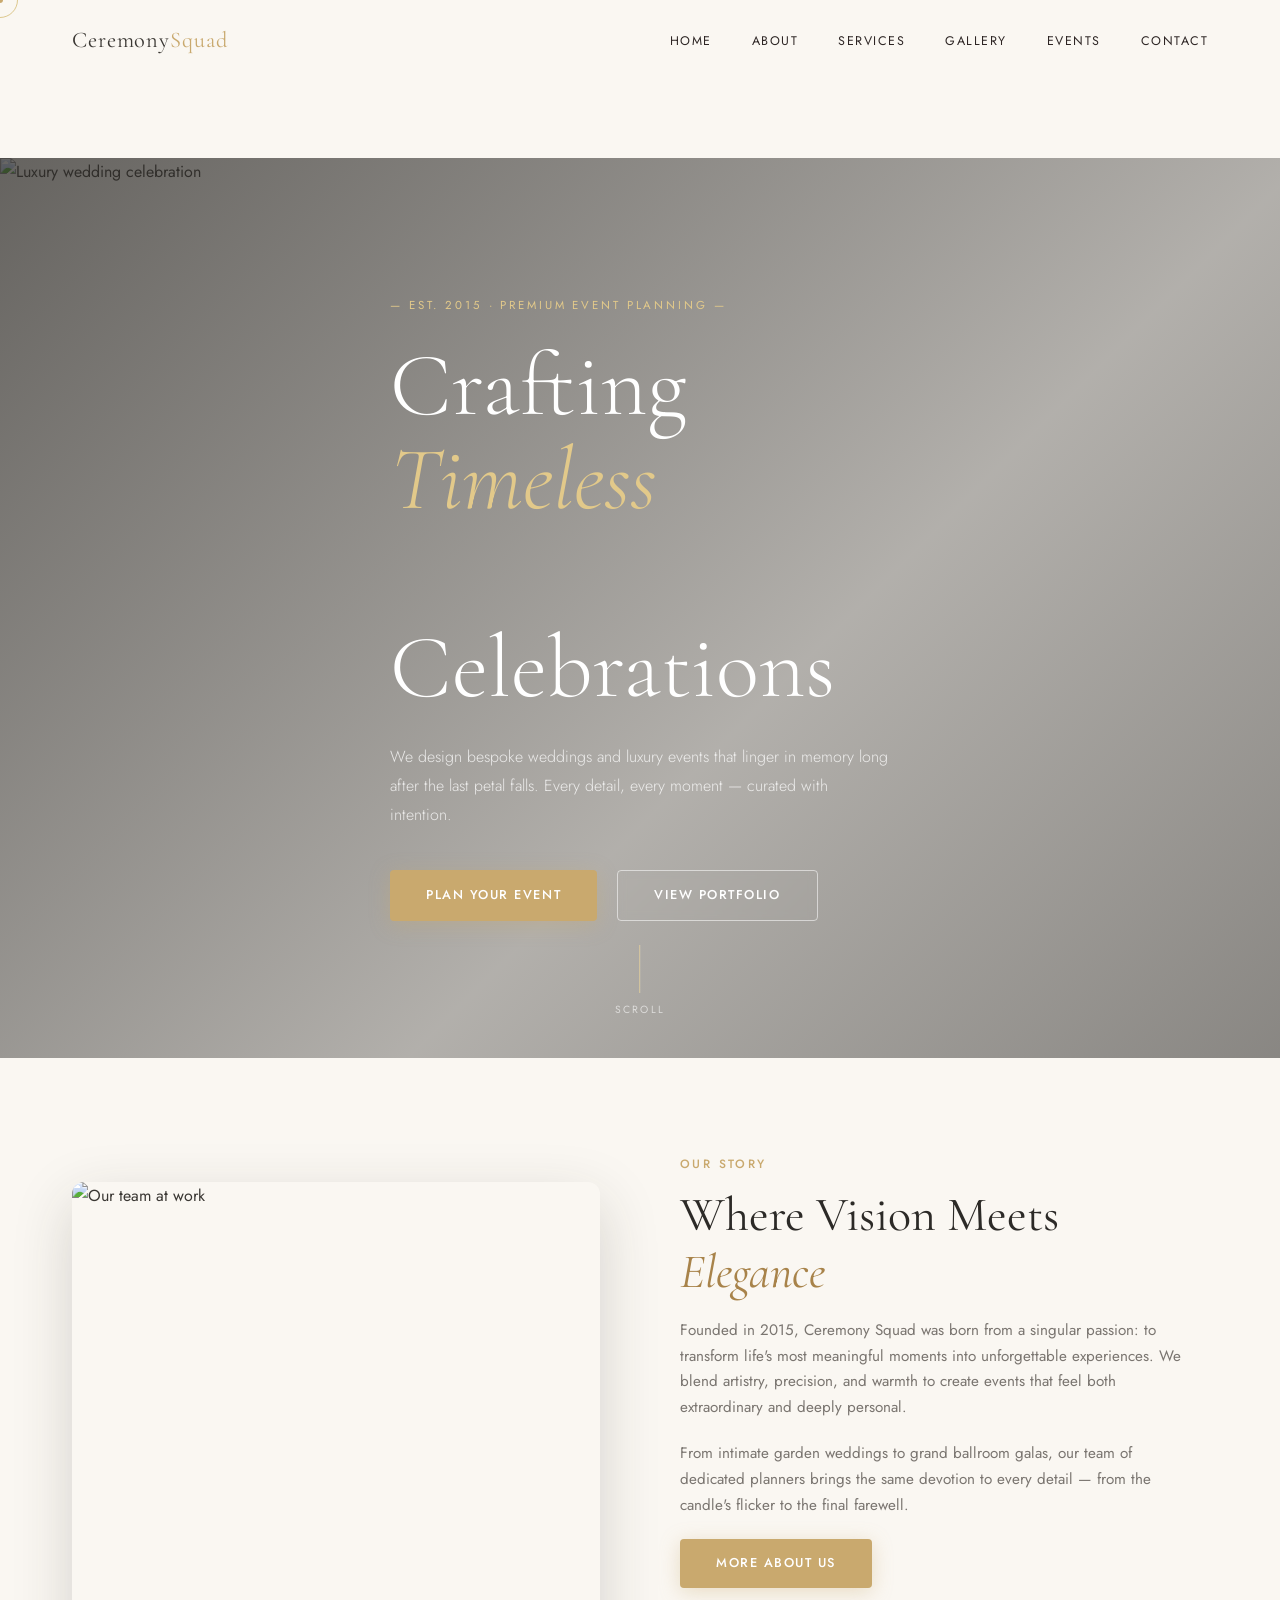
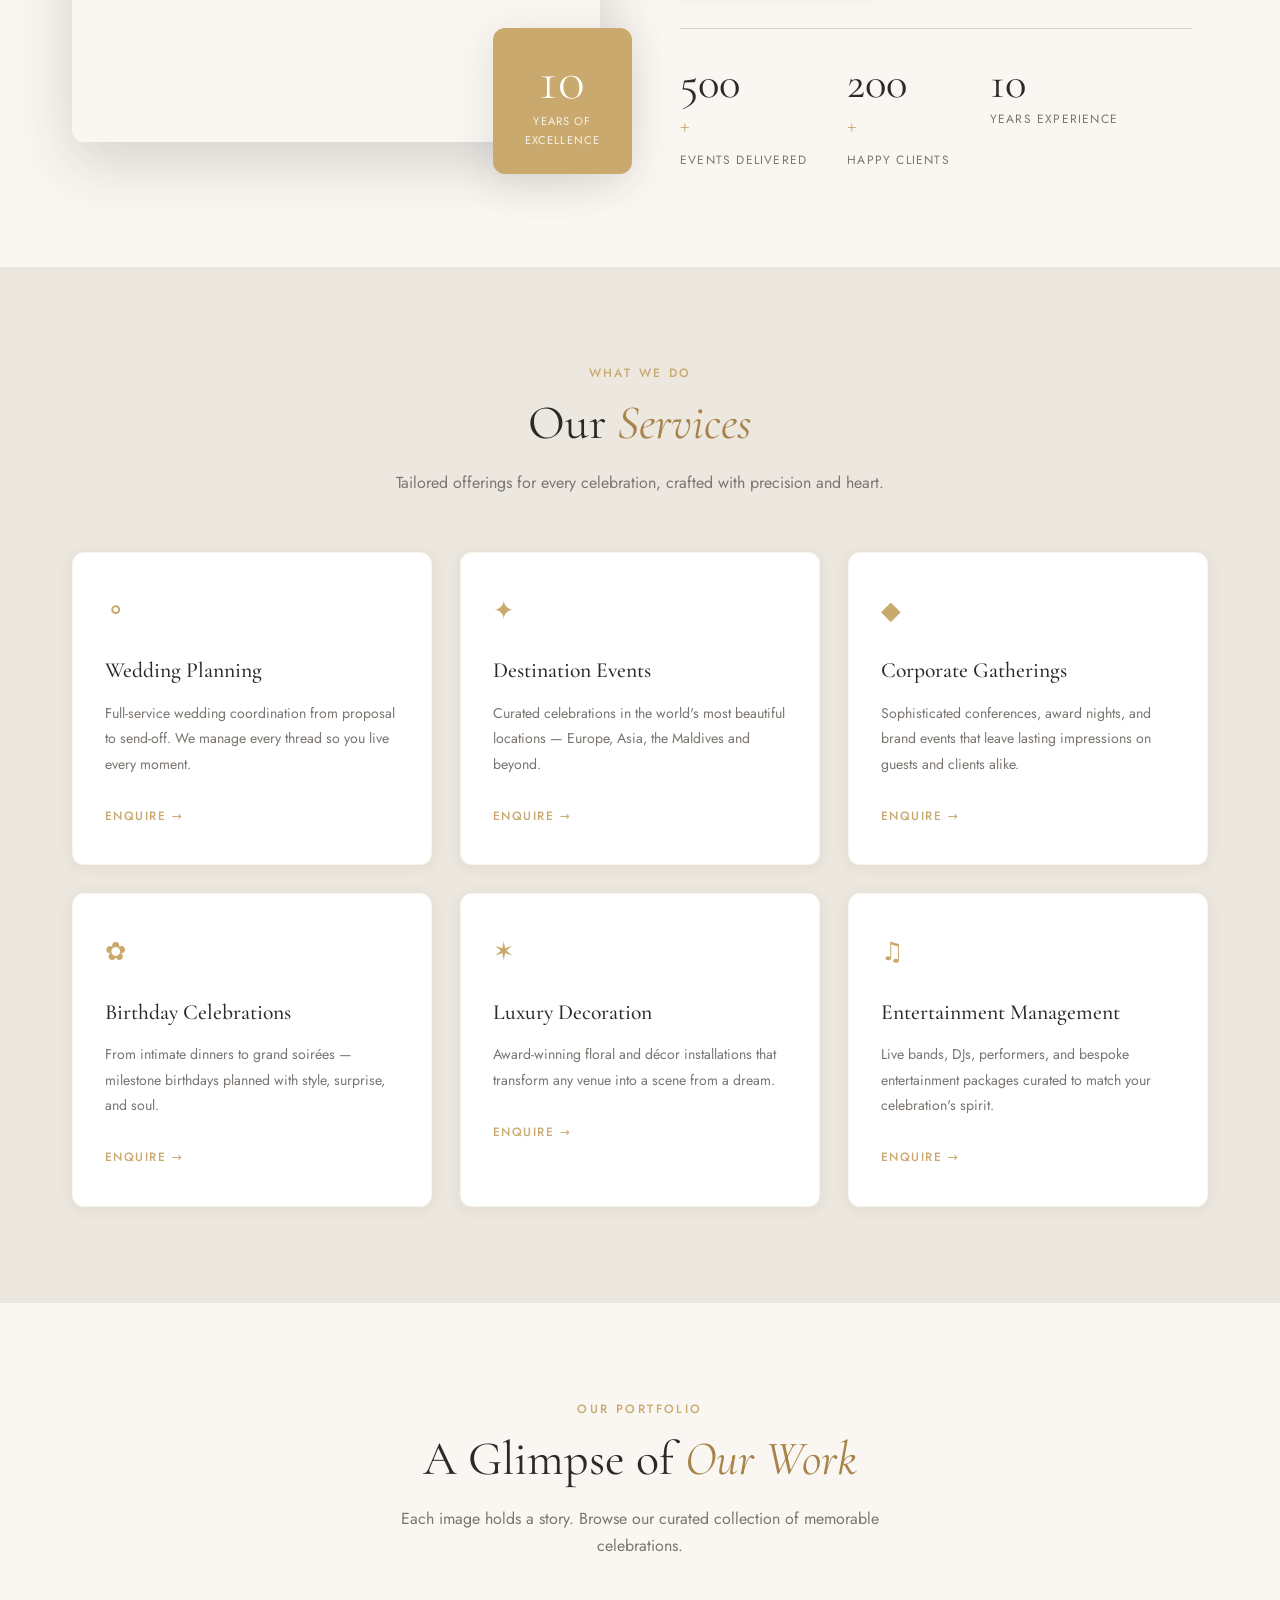
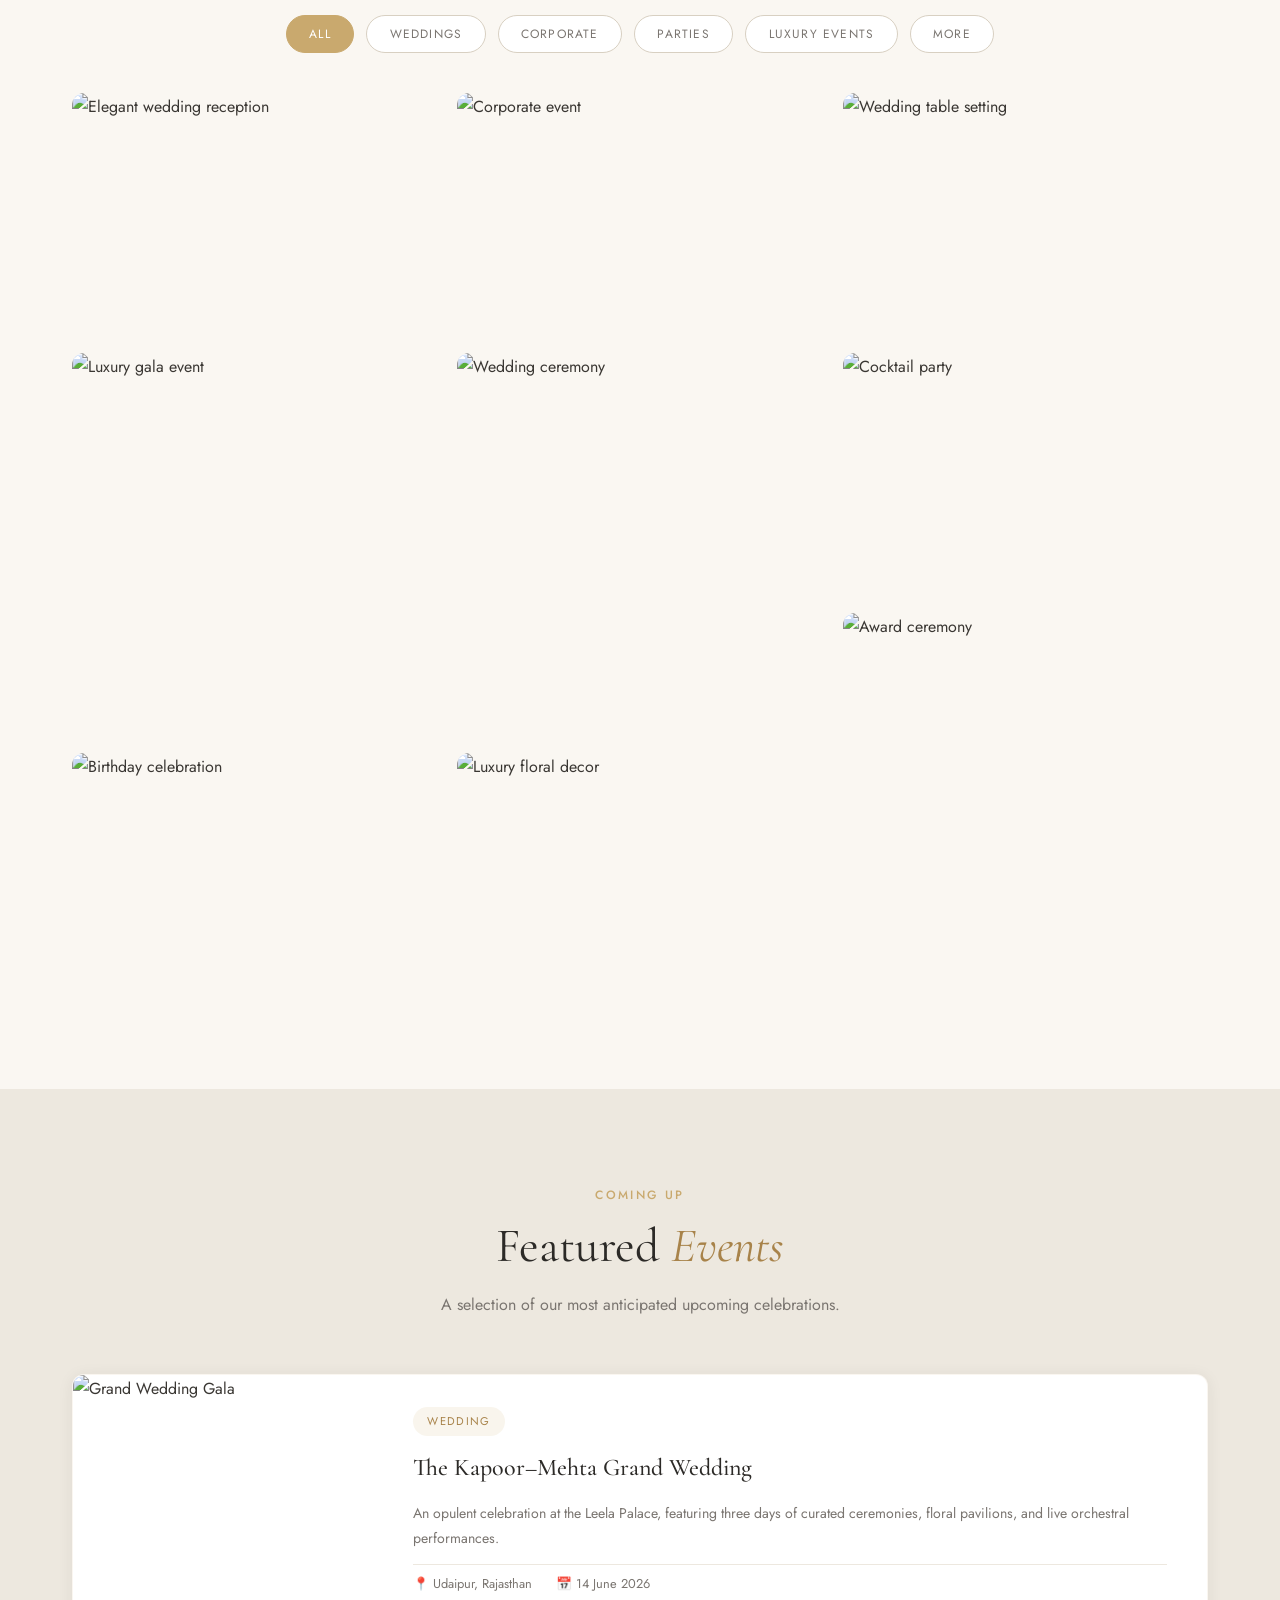
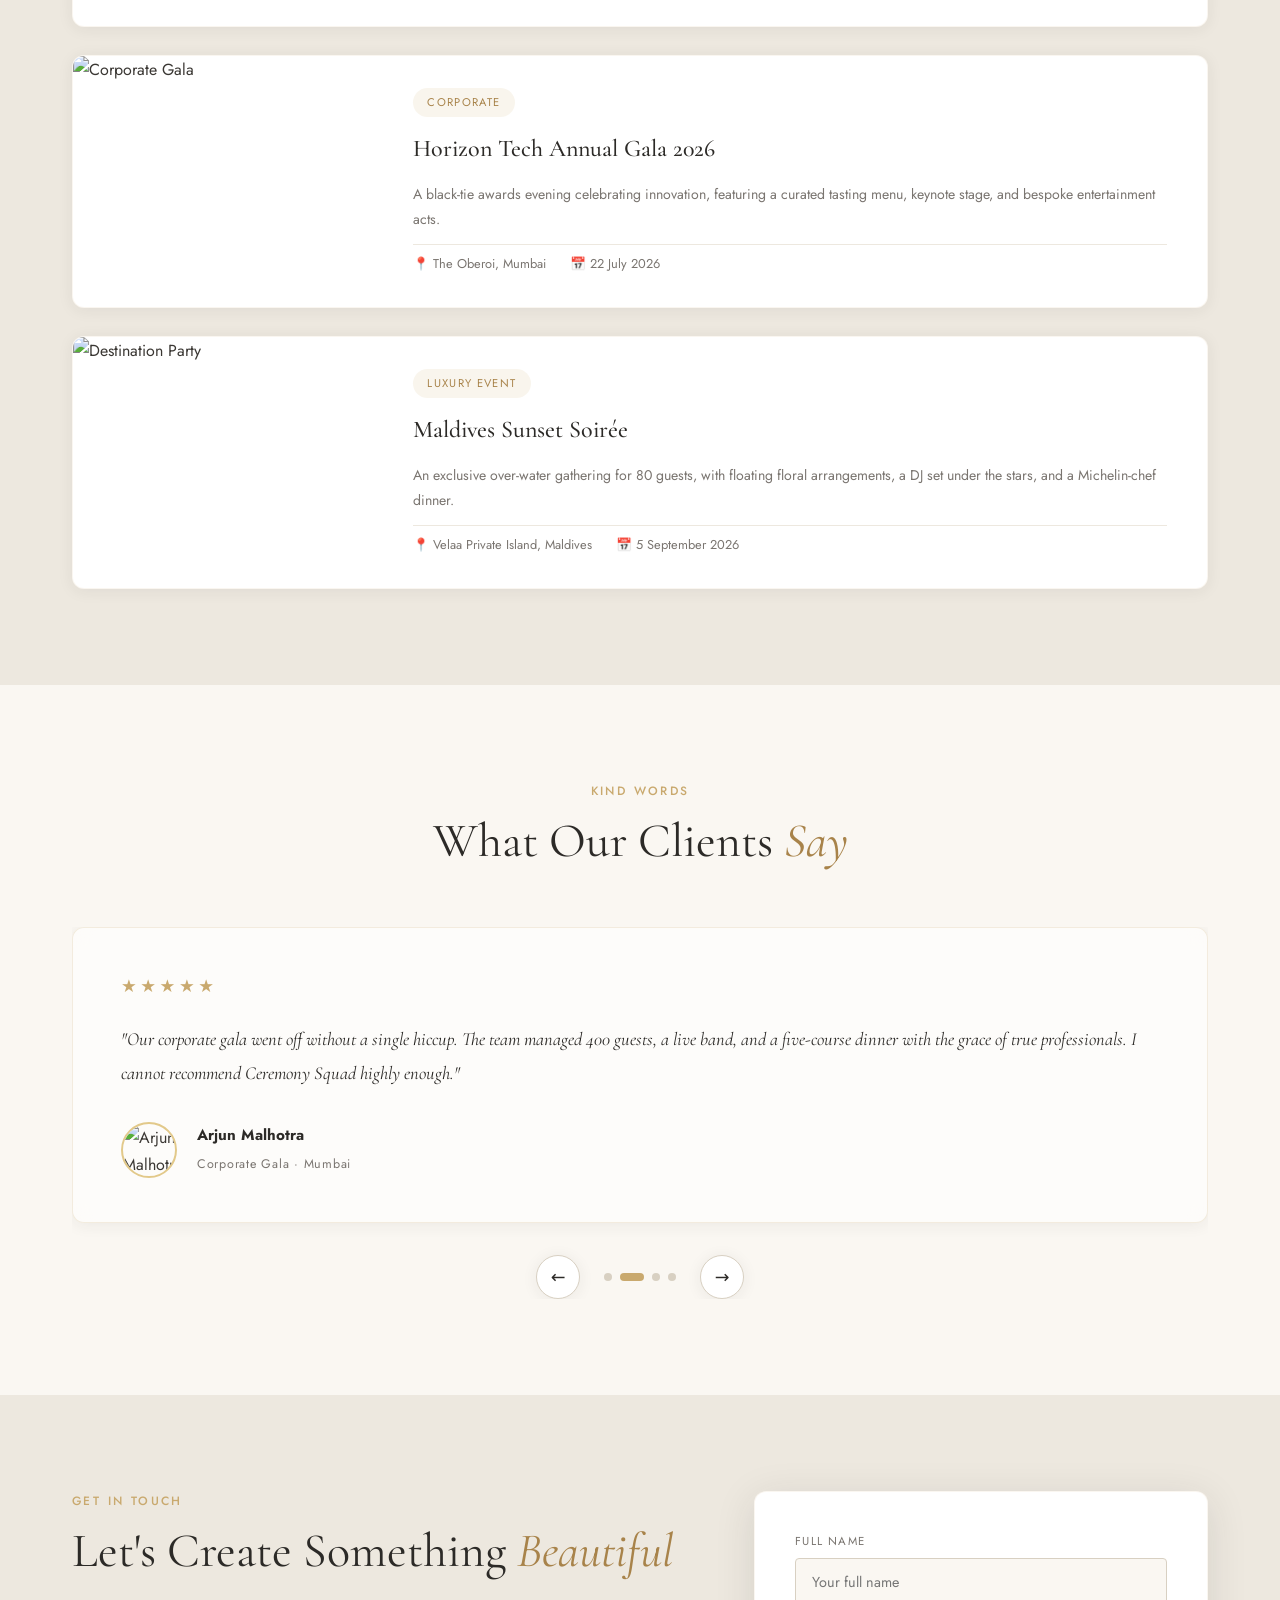
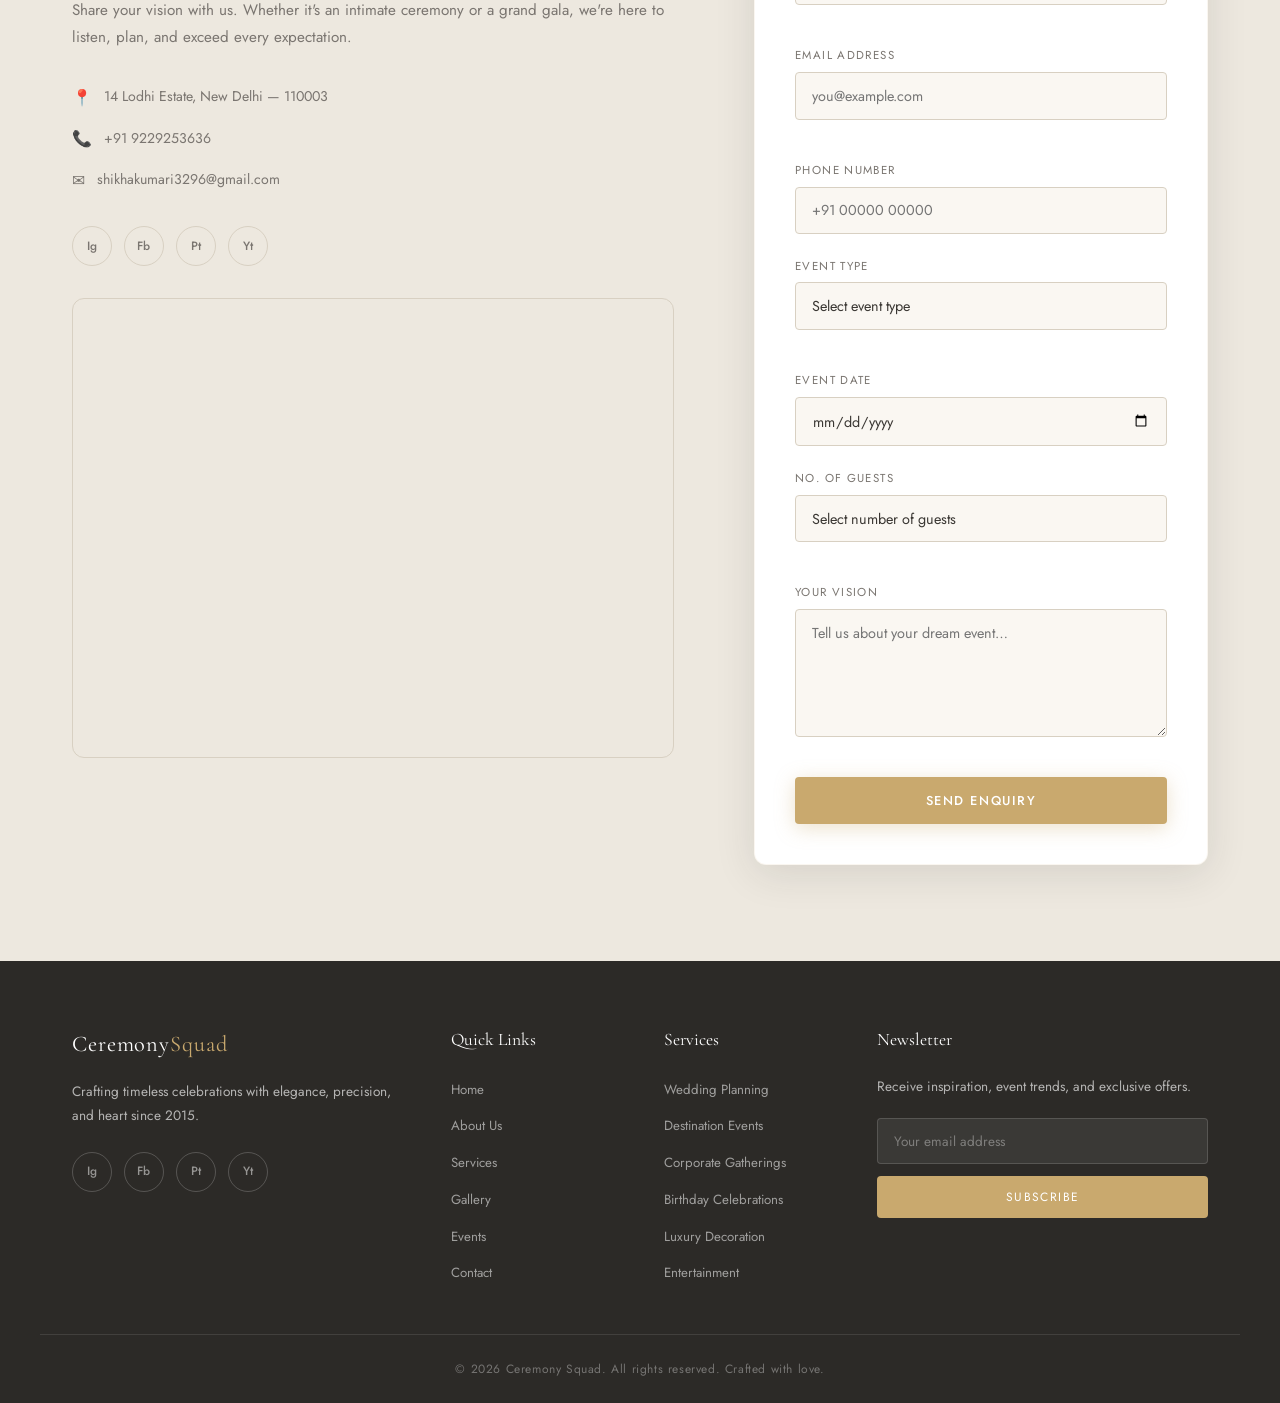
==== commit 38a61800: "Remove skip link from index.html Removed skip link for keyboard users." ====
--- a/index.html
+++ b/index.html
@@ -13,7 +13,6 @@
 </head>
 <body>
   <!-- Skip link for keyboard users -->
-  <a class="skip-link" href="#main-content">Skip to content</a>
   <canvas id="particles-canvas"></canvas>
   <div class="cursor-dot"></div>
   <div class="cursor-ring"></div>
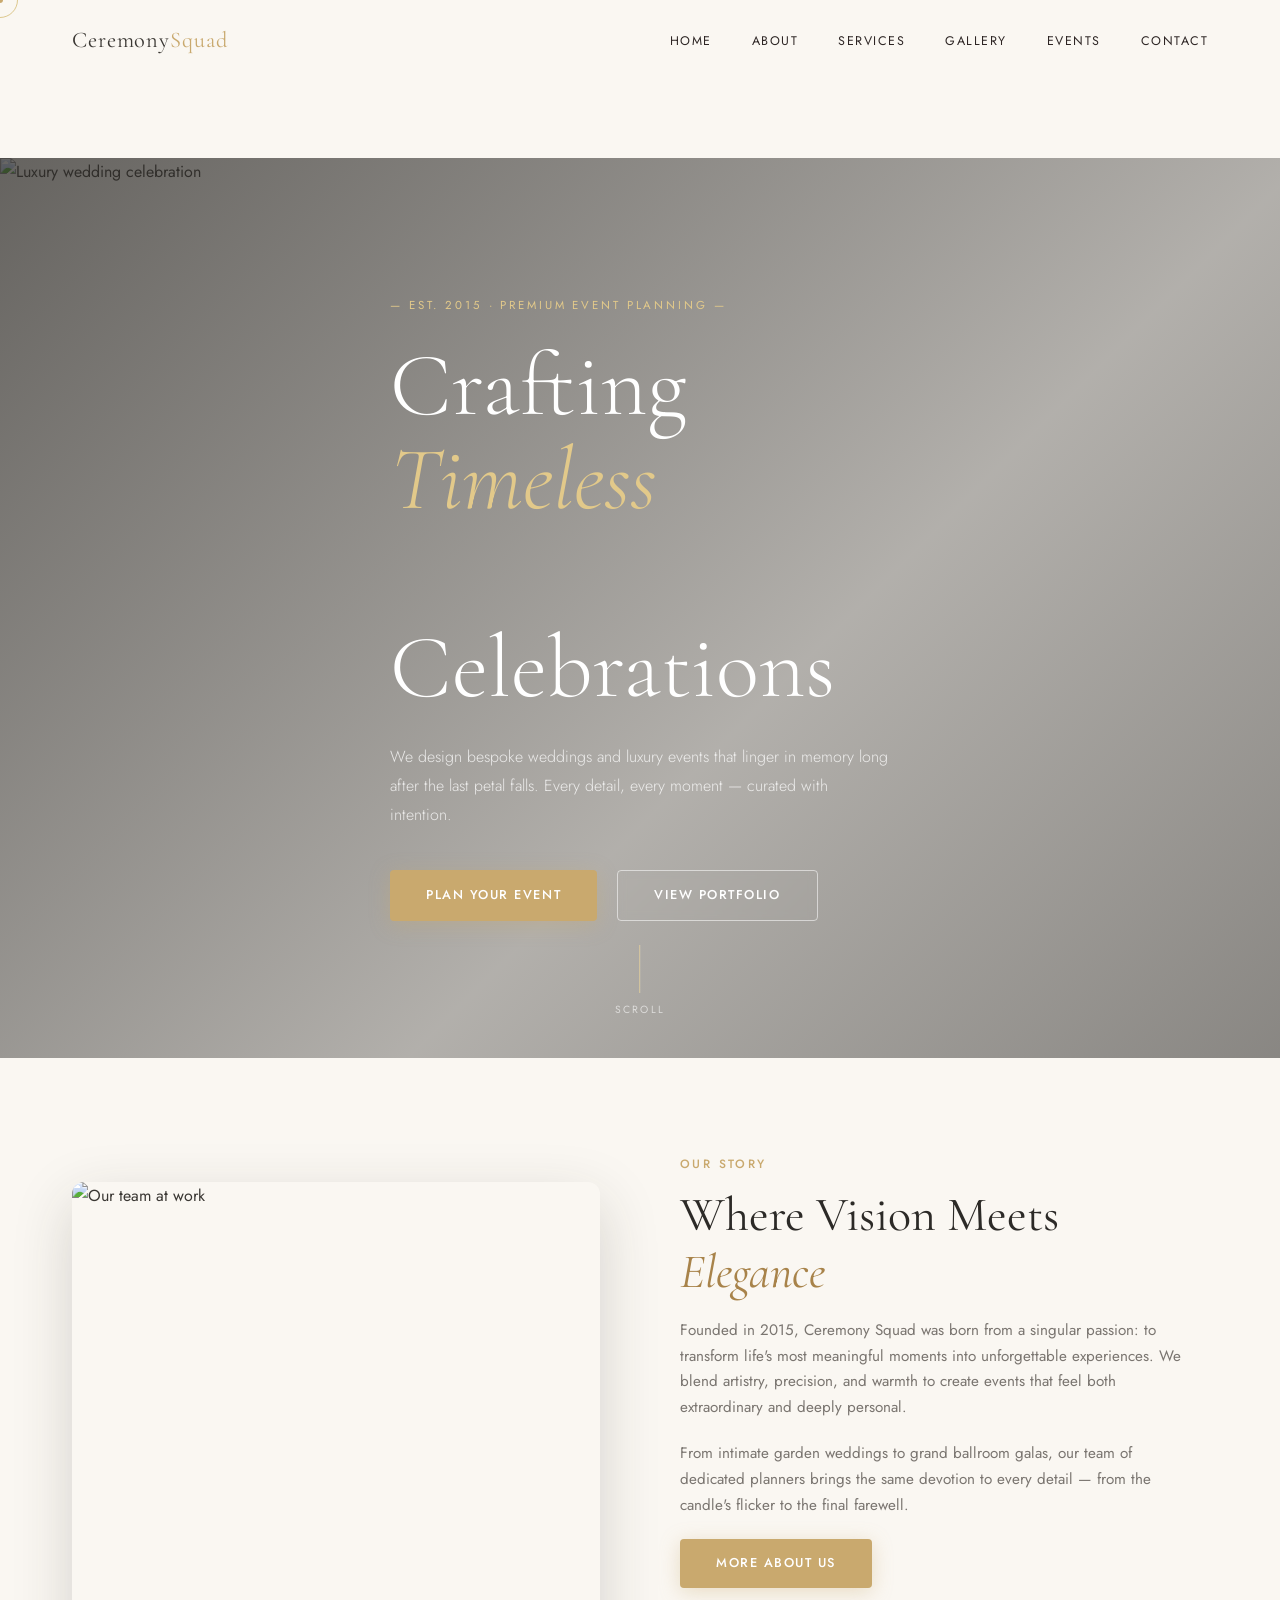
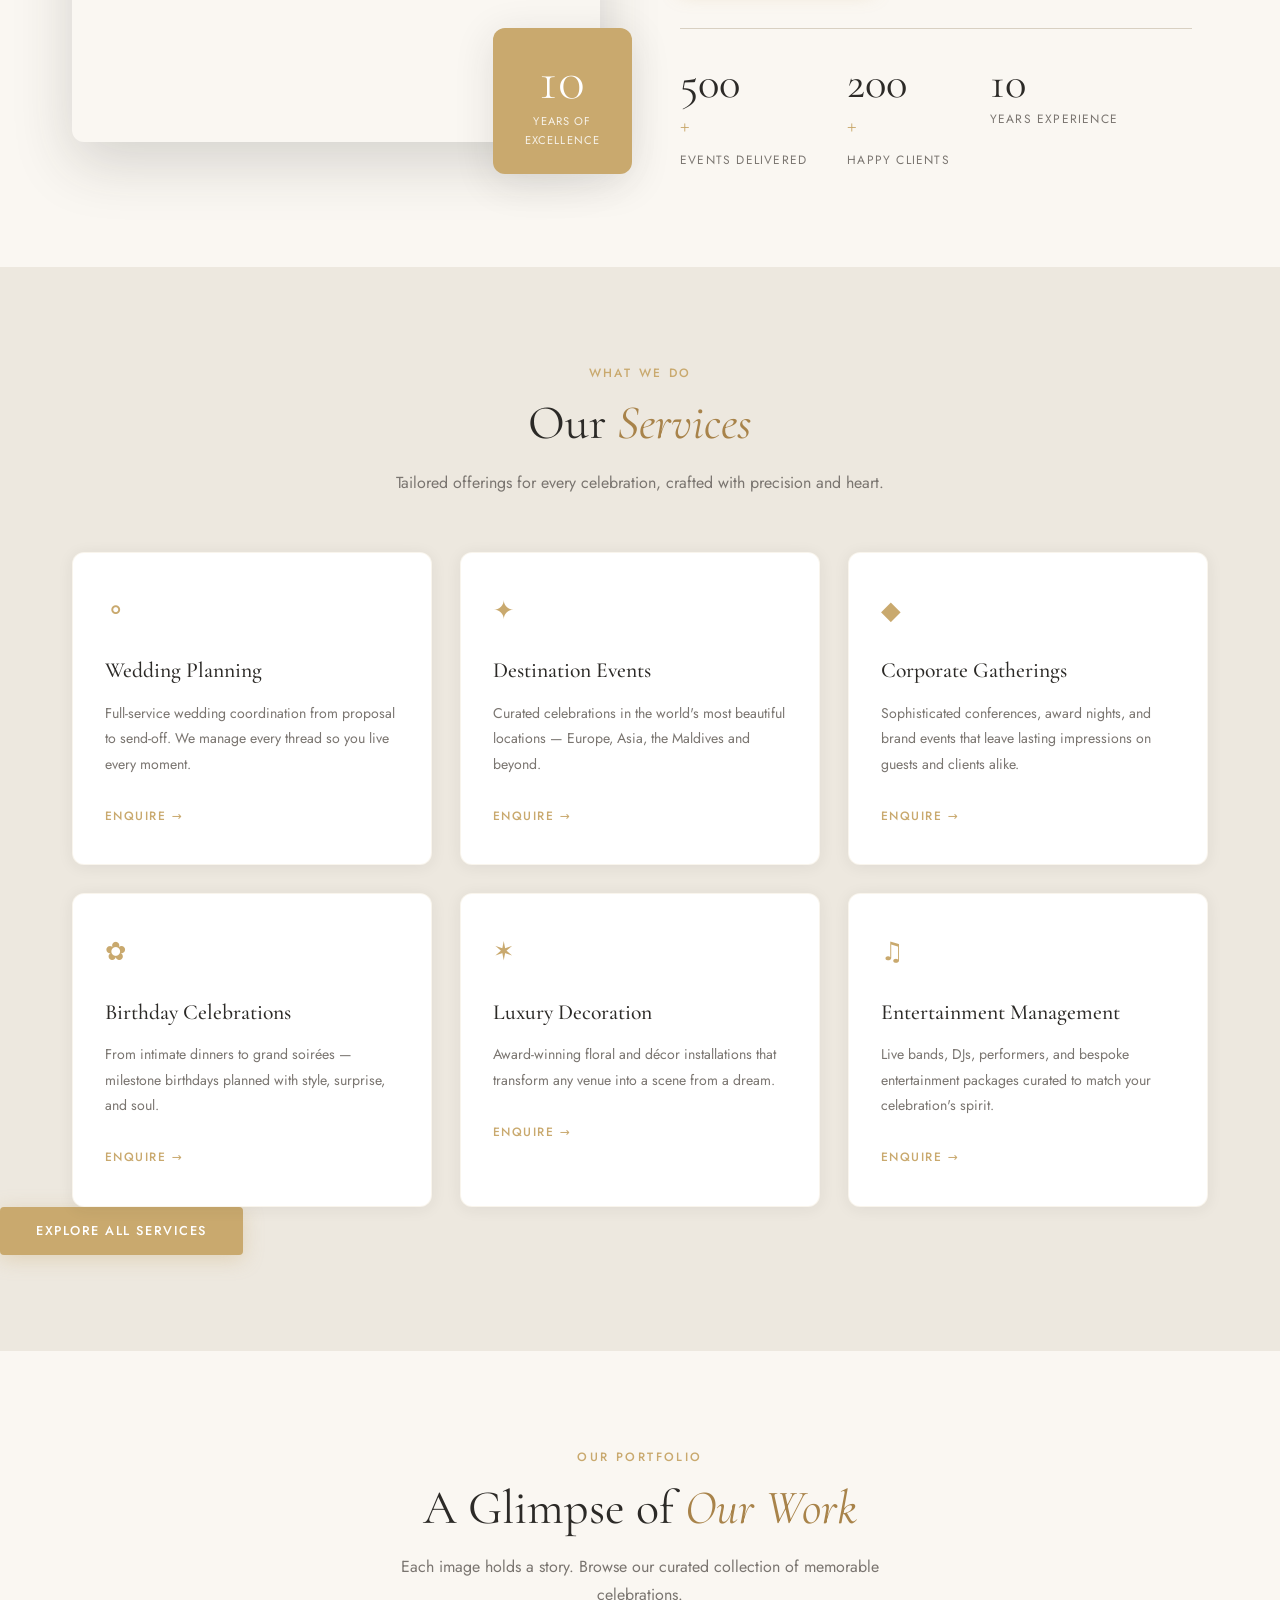
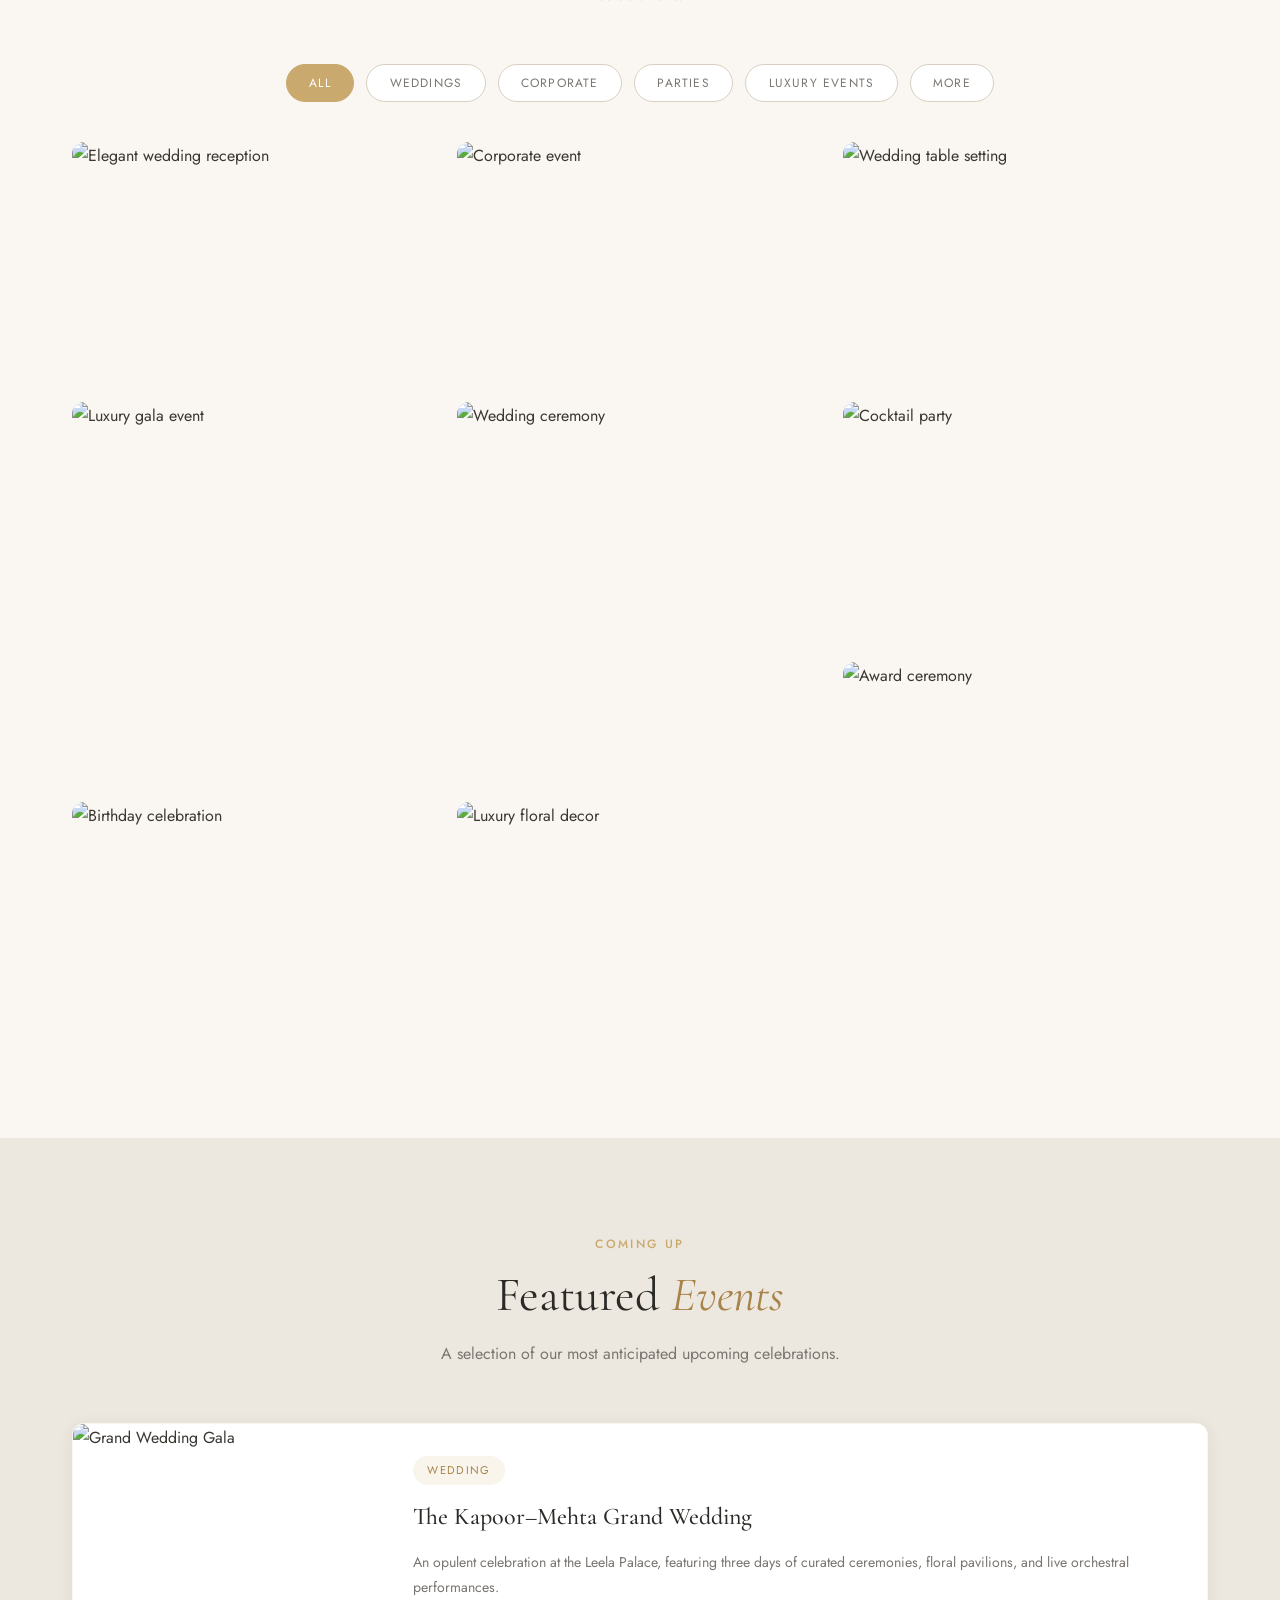
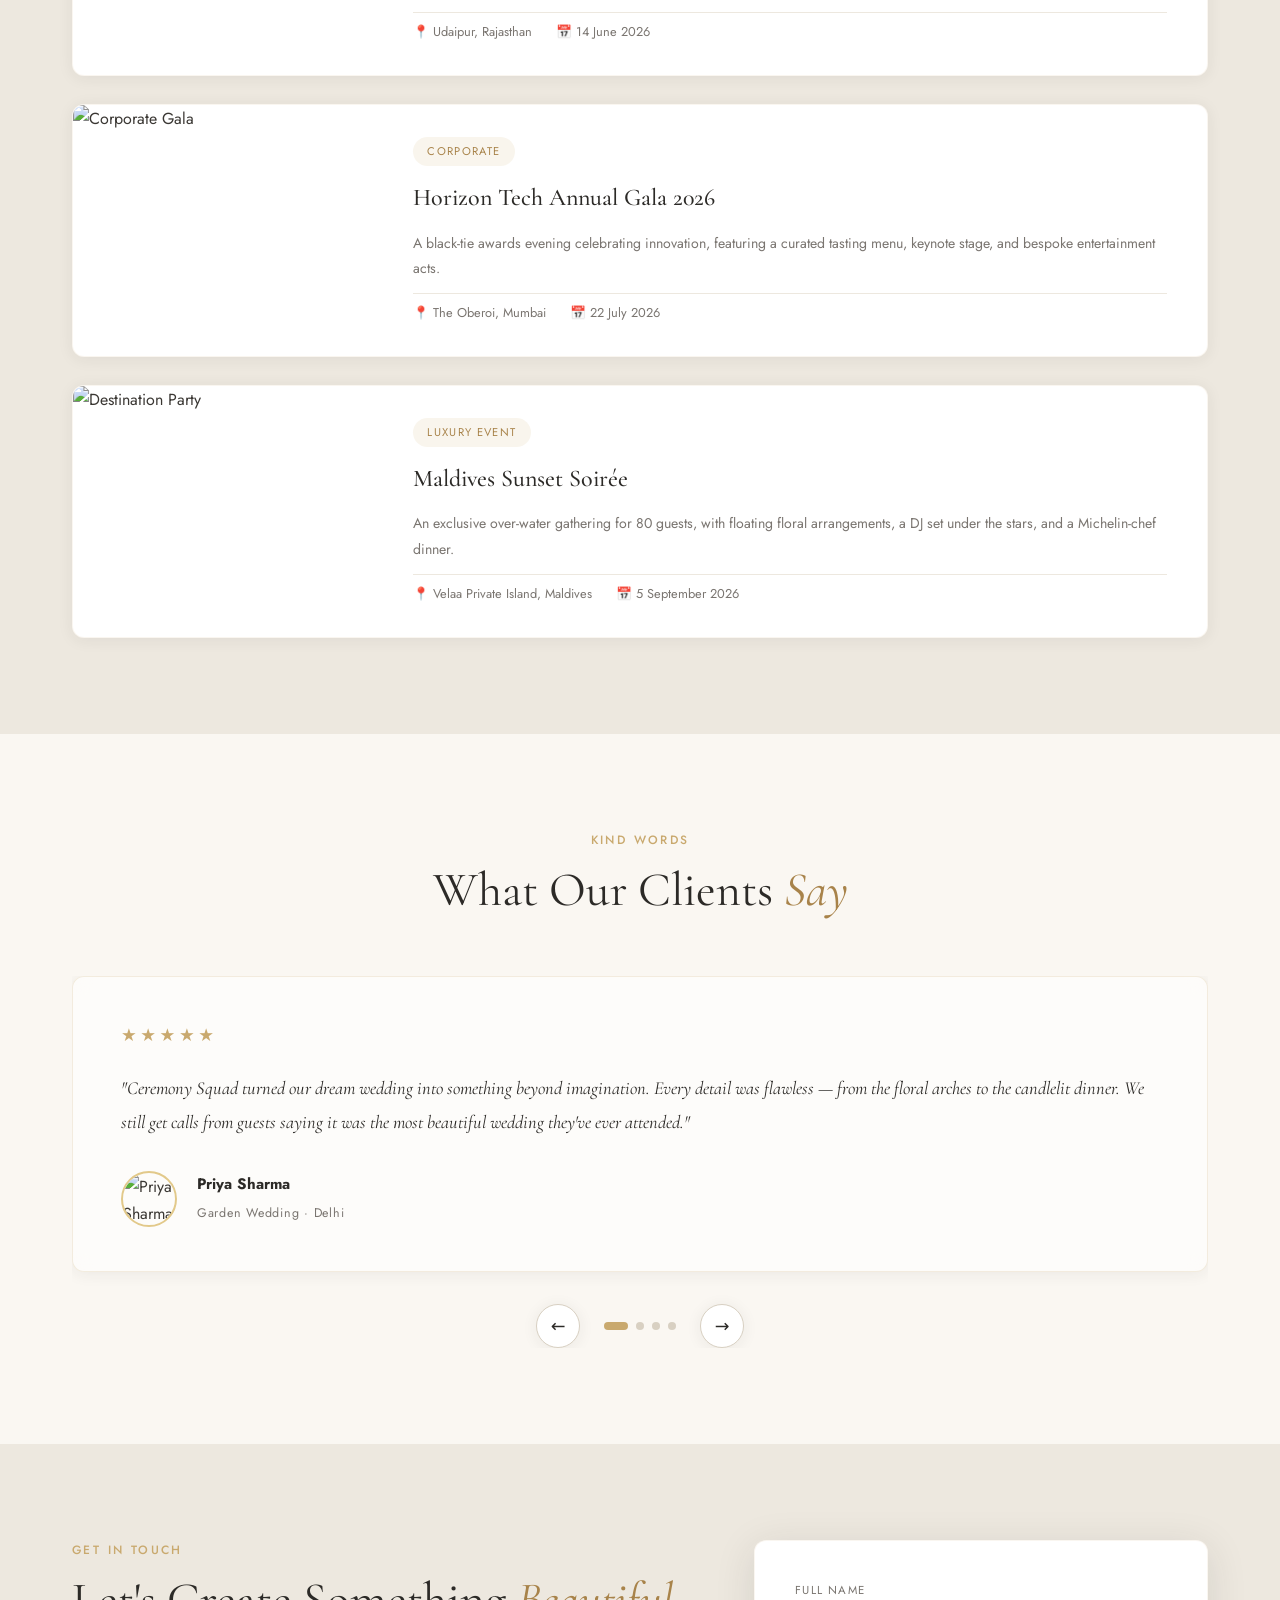
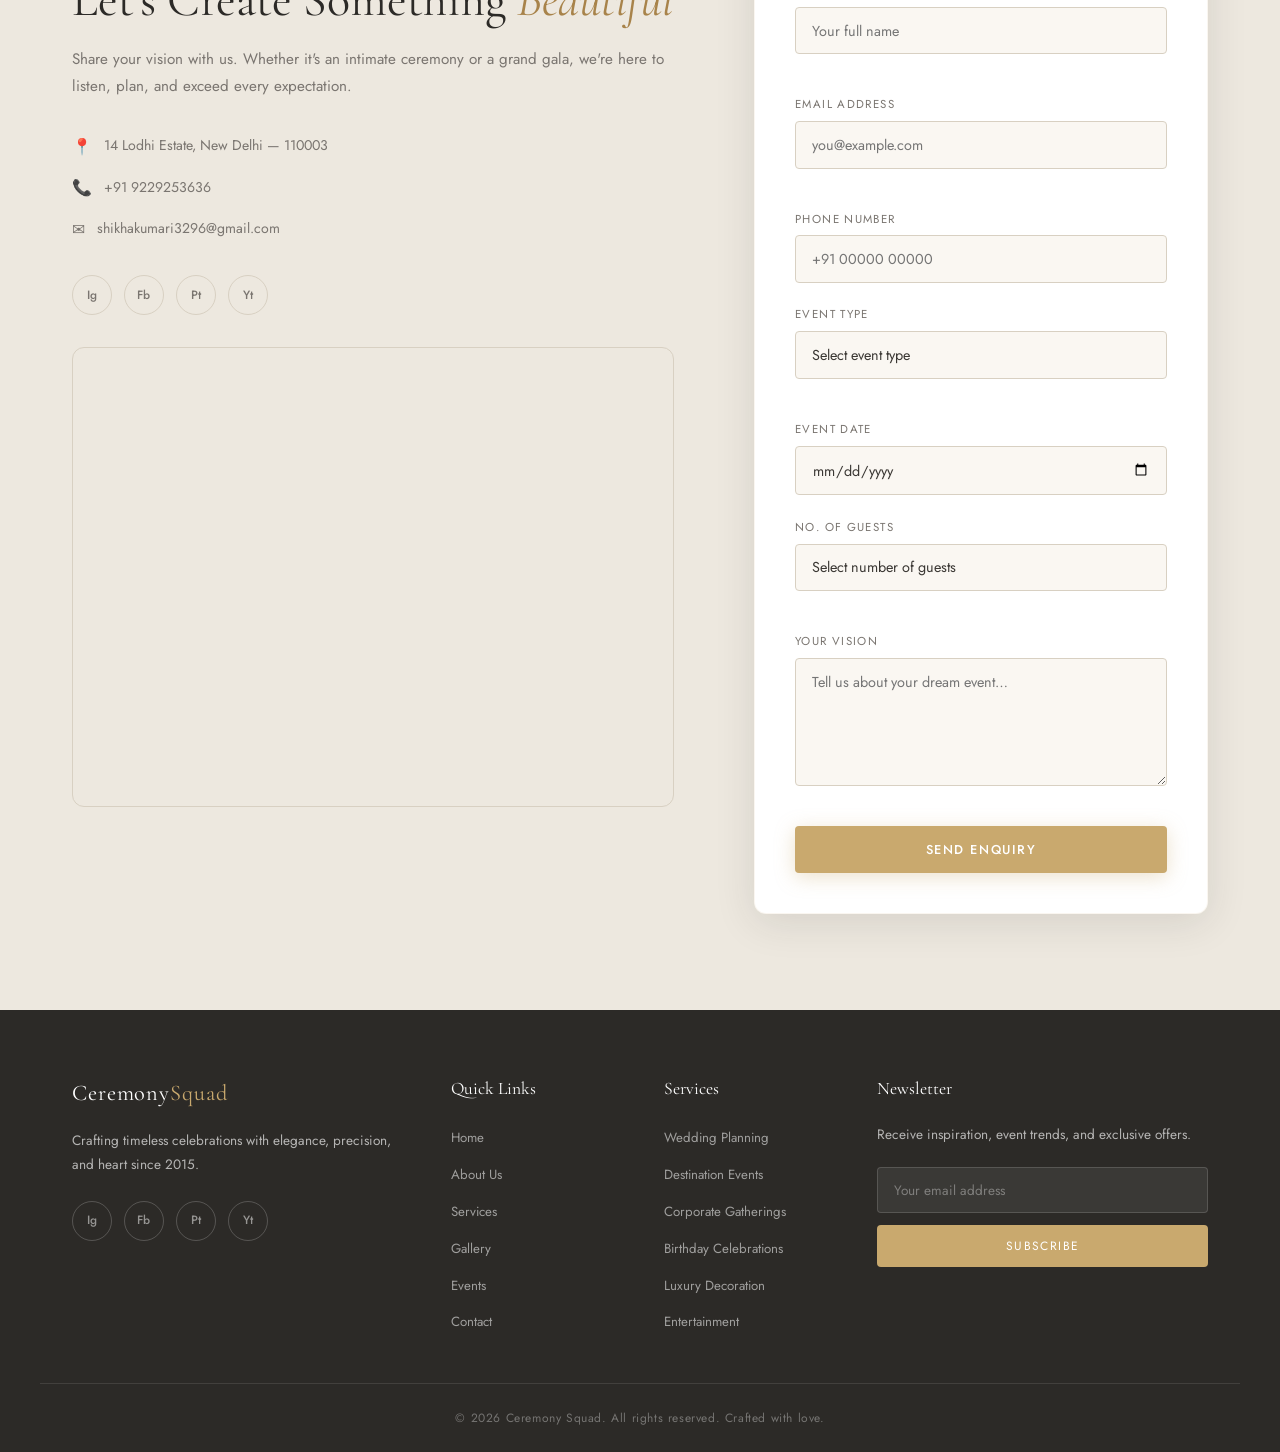
==== commit 697b1342: "Add button to explore all services in index.html" ====
--- a/index.html
+++ b/index.html
@@ -143,6 +143,9 @@
           </div>
         </div>
       </div>
+      <div class="service_button">
+        <a href="services.html" class="btn btn-primary btn-center reveal-up delay-6">Explore All Services</a>
+      </div>
     </section>
       <section id="gallery" class="gallery section">
         <div class="container">
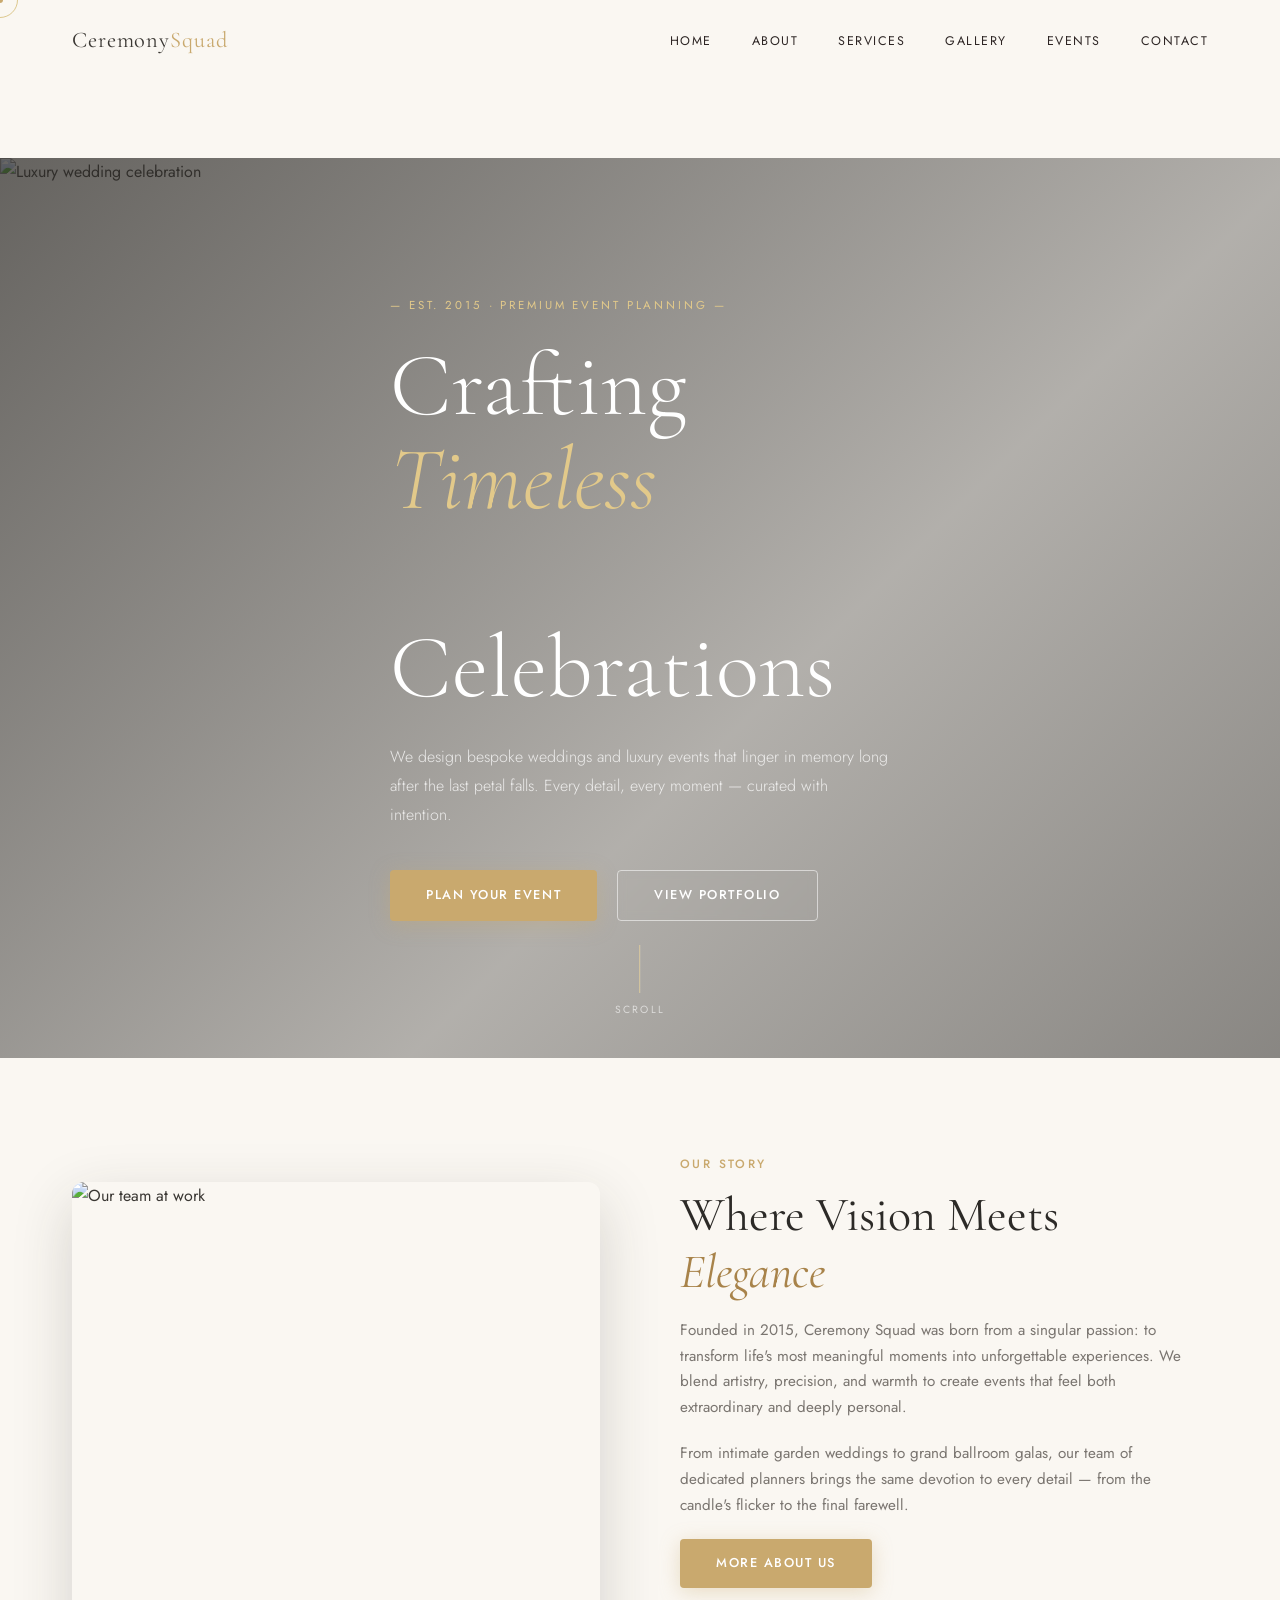
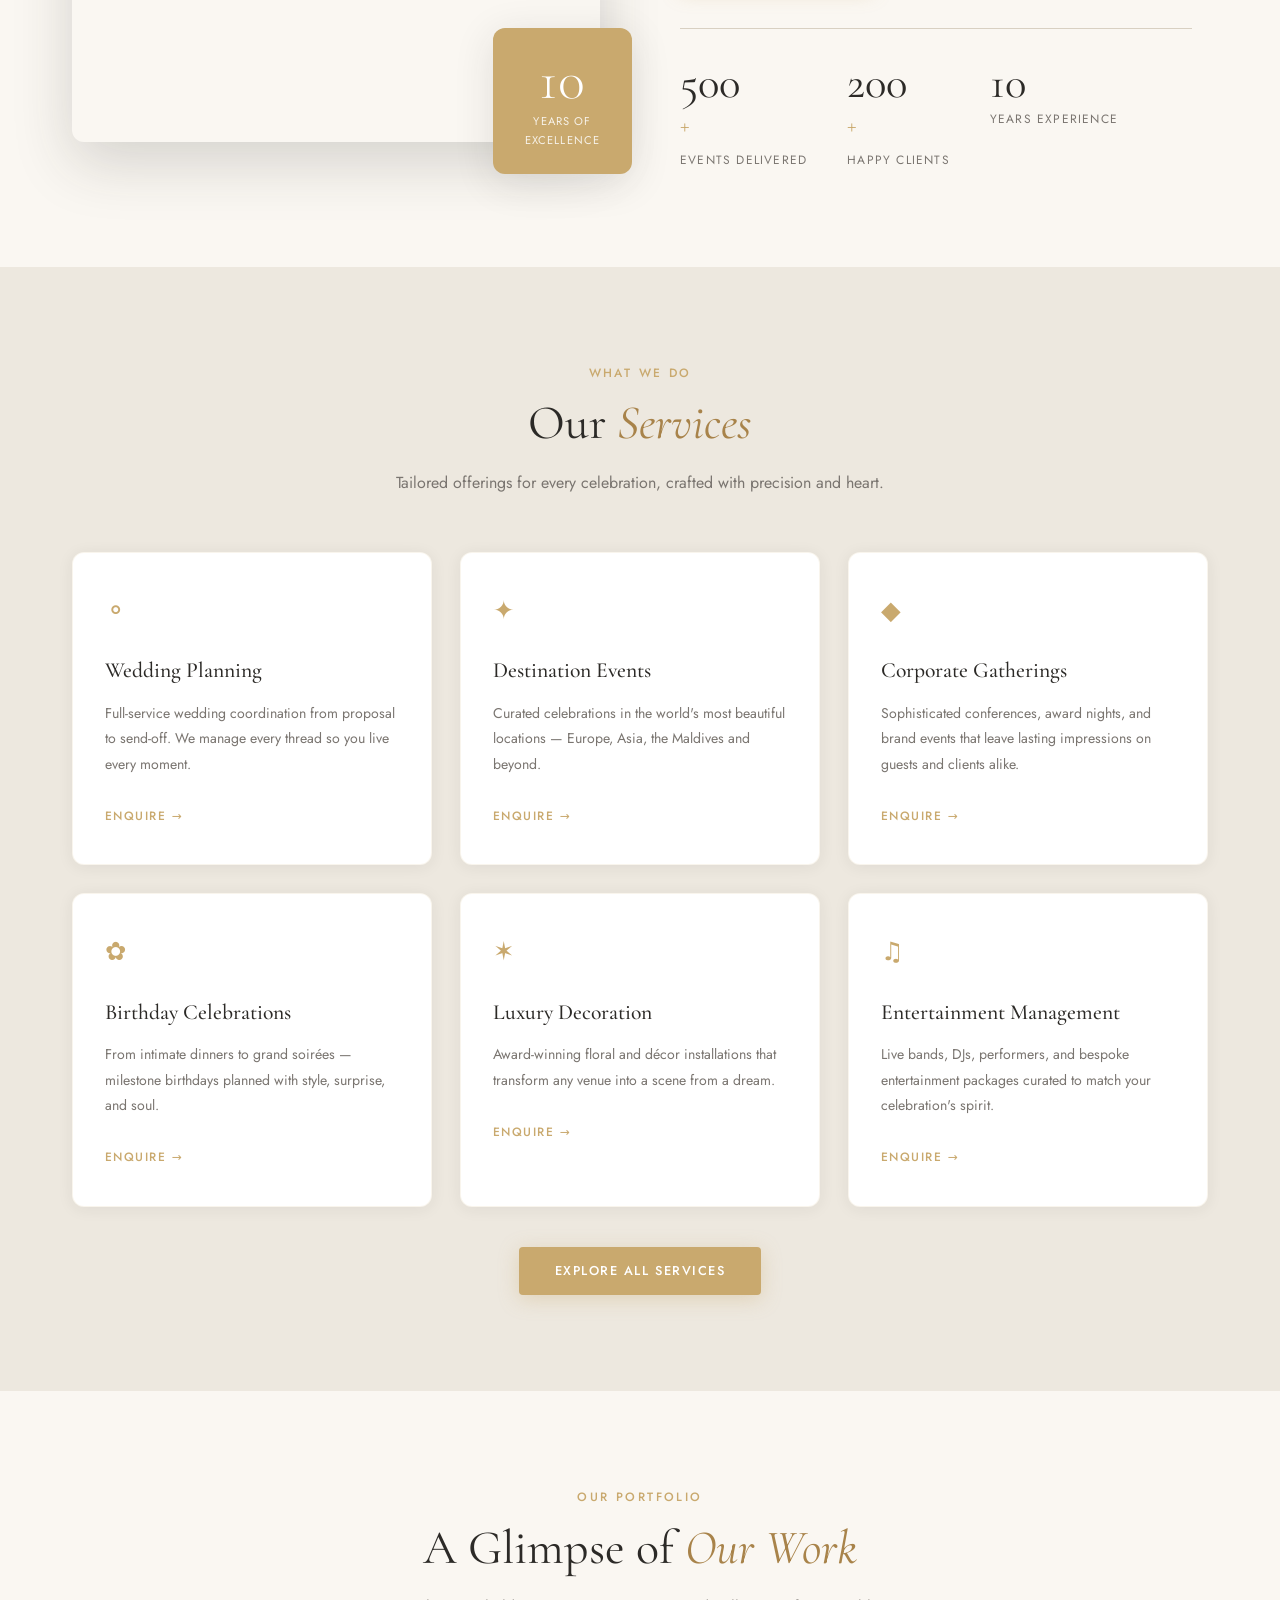
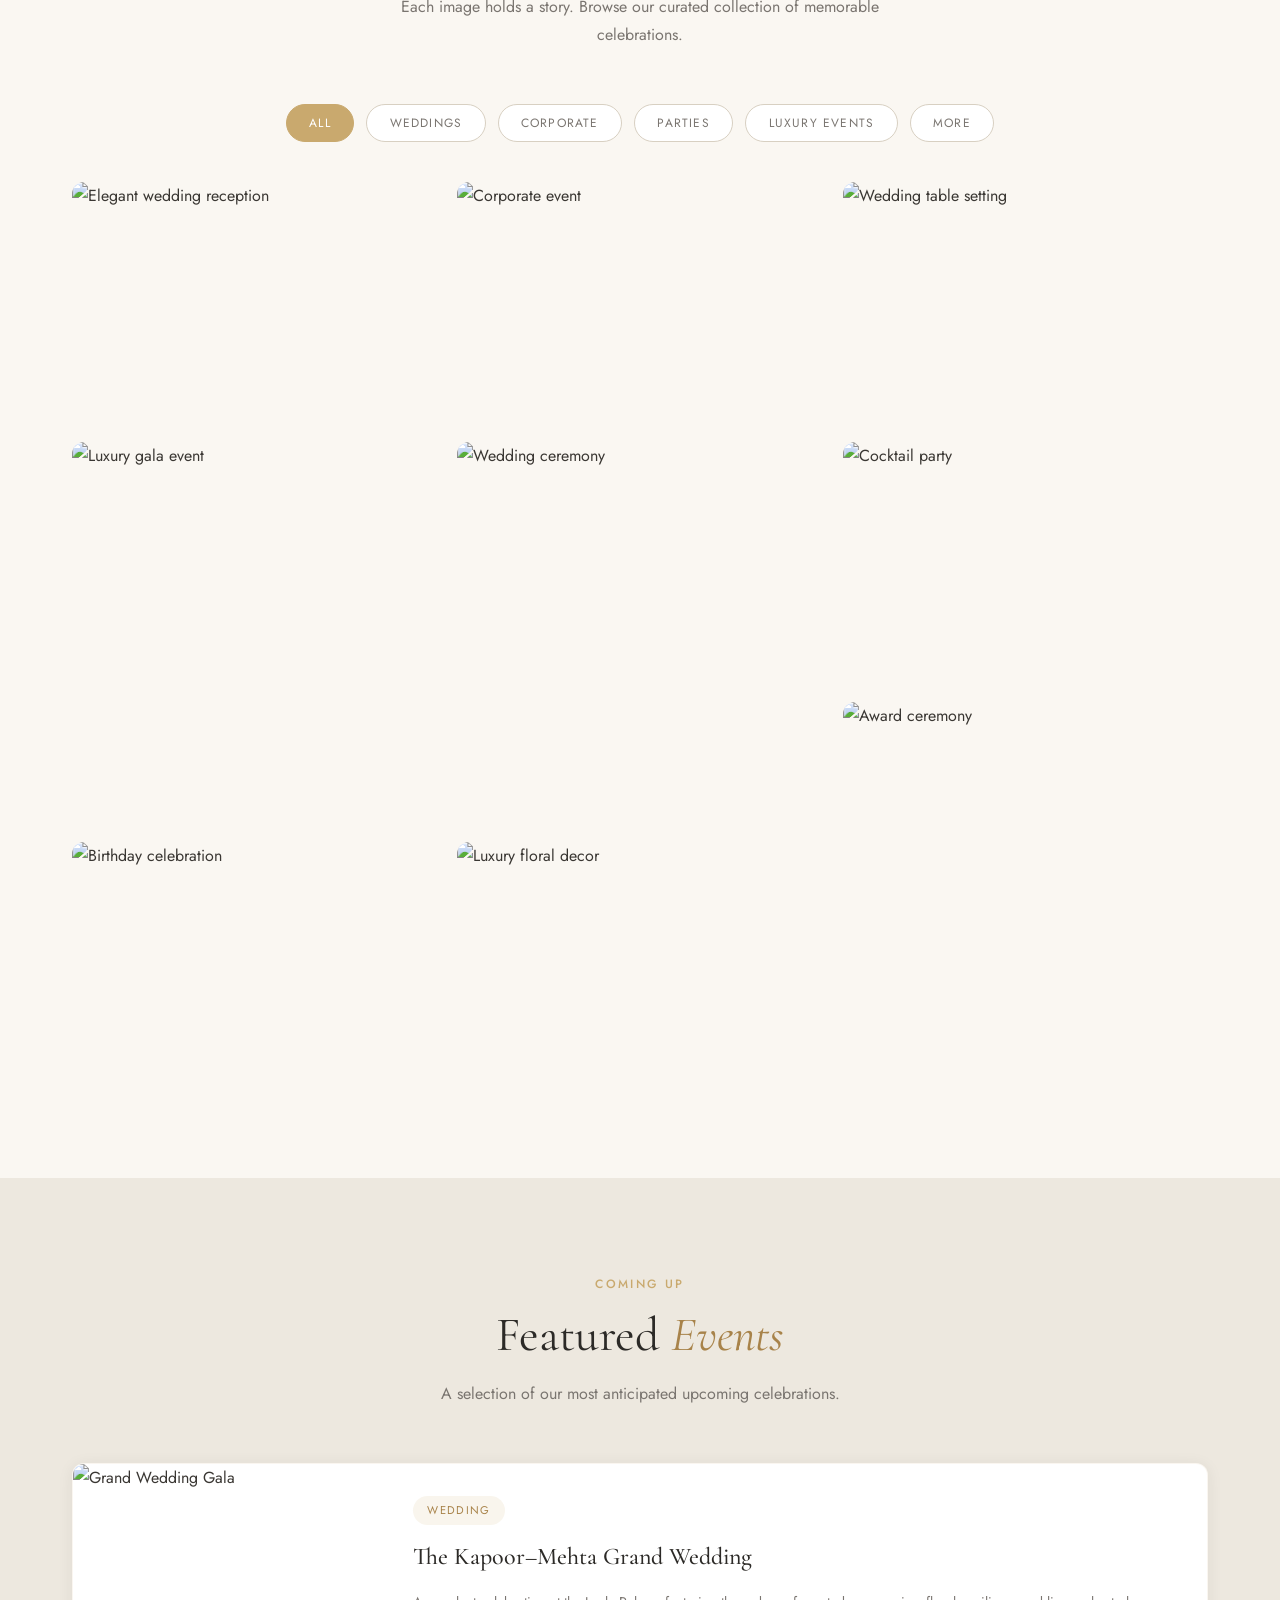
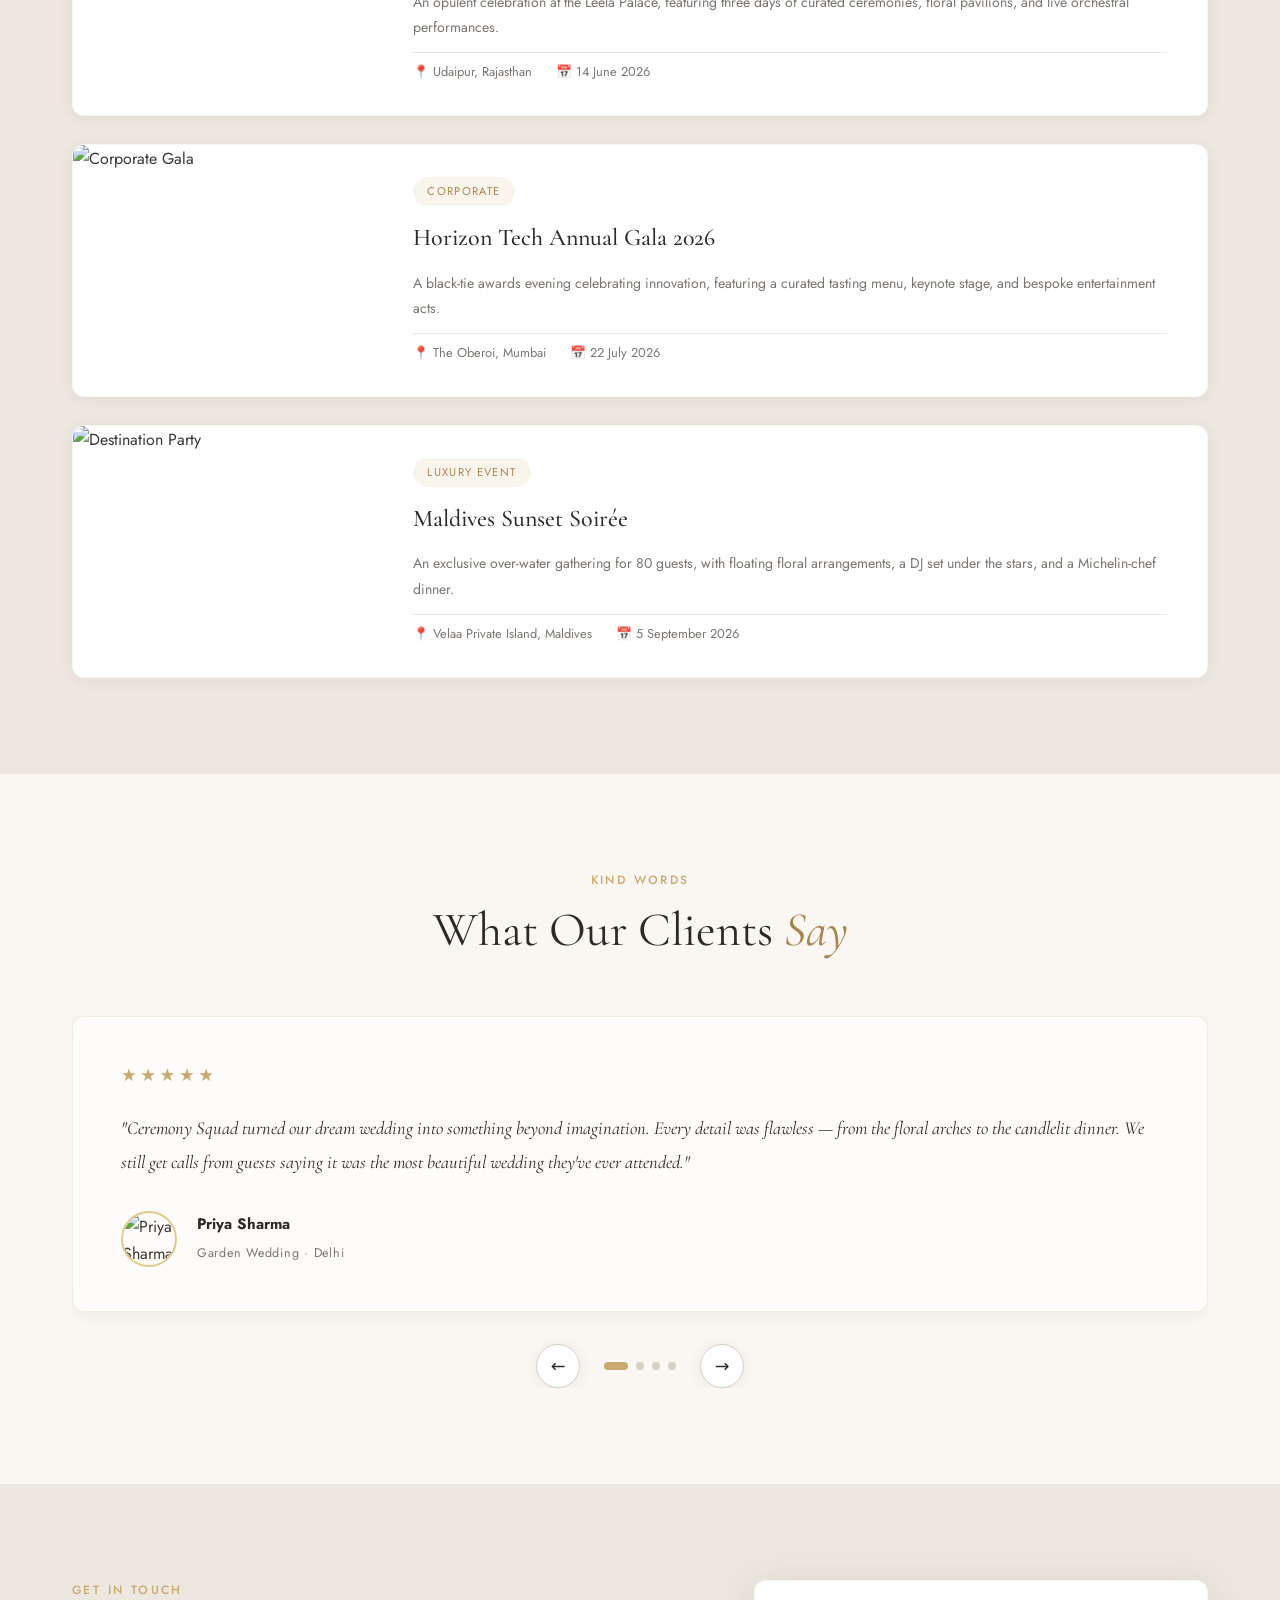
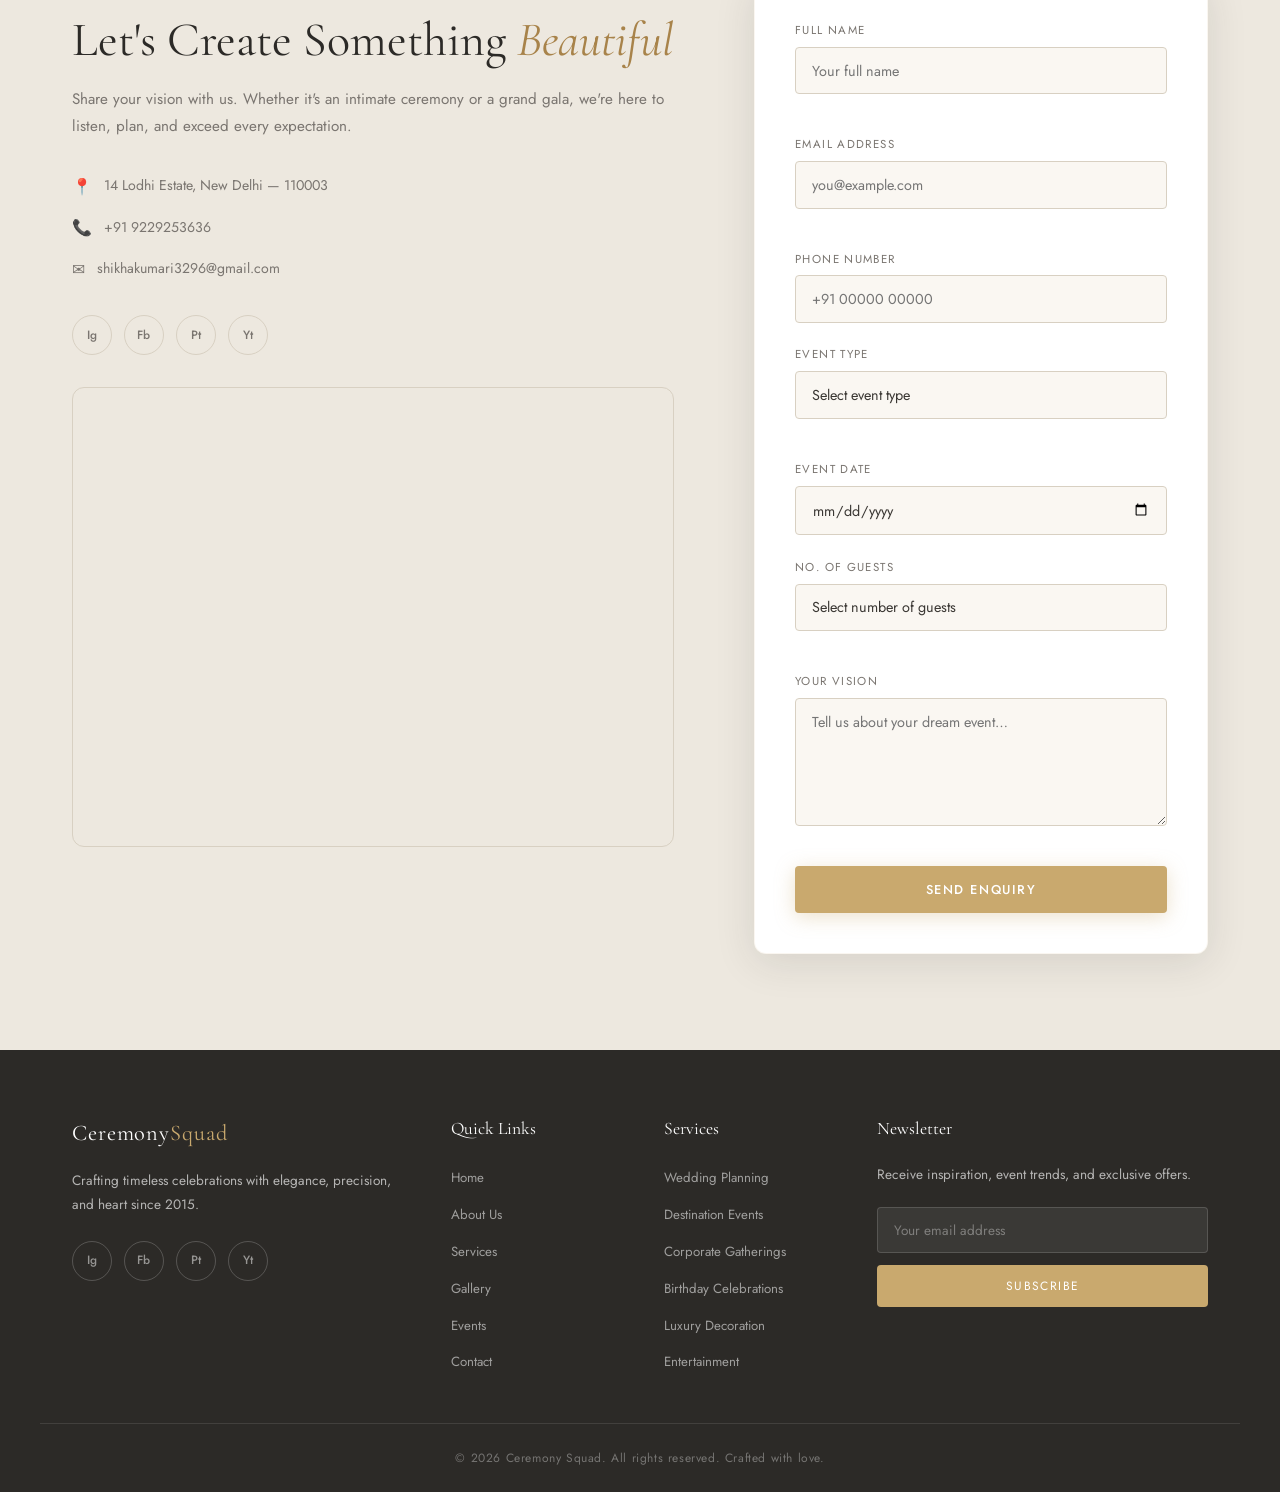
==== commit ea3c2189: "Update contact link to point to contact.html" ====
--- a/index.html
+++ b/index.html
@@ -35,7 +35,7 @@
         <li><a href="#services">Services</a></li>
         <li><a href="#gallery">Gallery</a></li>
         <li><a href="#events">Events</a></li>
-        <li><a href="#contact">Contact</a></li>
+        <li><a href="contact.html">Contact</a></li>
       </ul>
       <button class="hamburger" id="hamburger" aria-label="Toggle menu">
         <span></span><span></span><span></span>
--- a/style.css
+++ b/style.css
@@ -120,7 +120,10 @@
 }
 .btn-ghost:hover { background: rgba(255,255,255,.12); transform: translateY(-2px); }
 .btn-full { width: 100%; justify-content: center; }
-
+.service_button {
+  text-align: center;
+  margin-top: 2.5rem;
+}
 /* ── Loader ────────────────────────────────────────── */
 .loader {
   position: fixed; inset: 0;
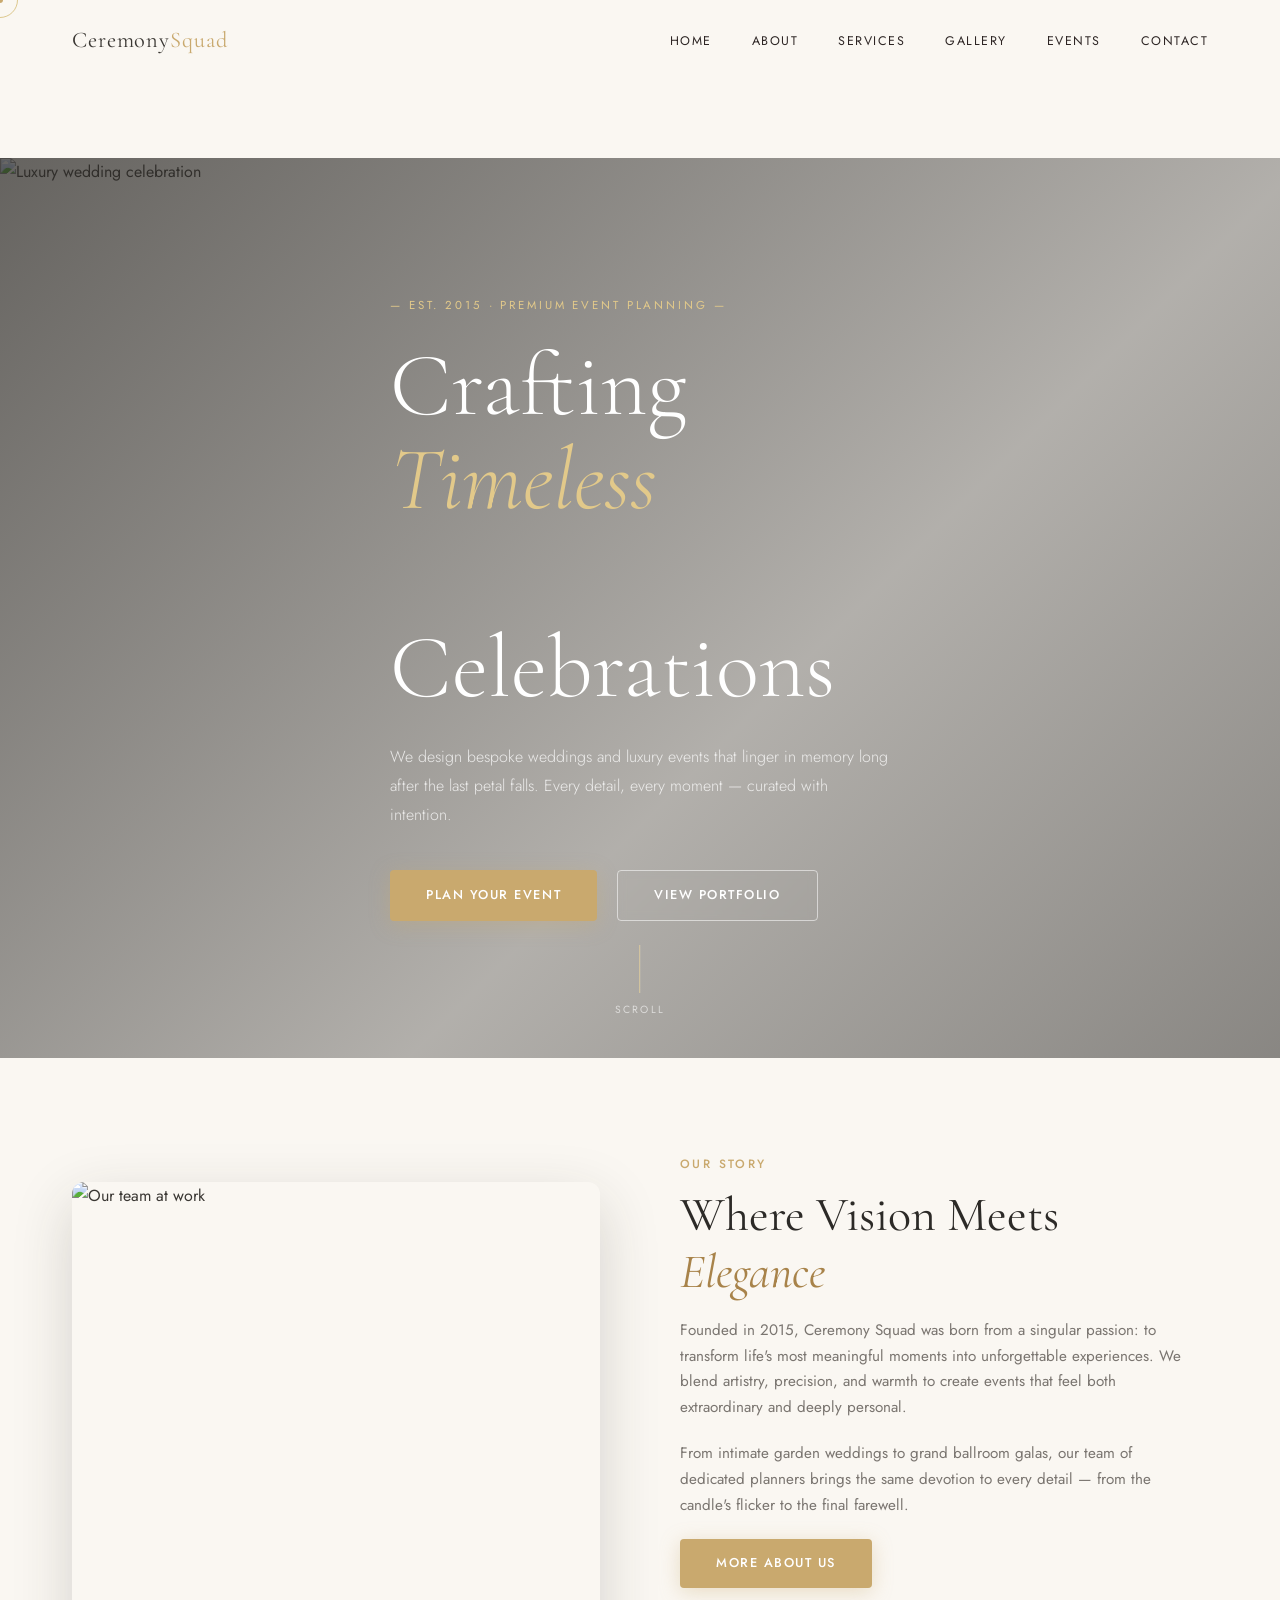
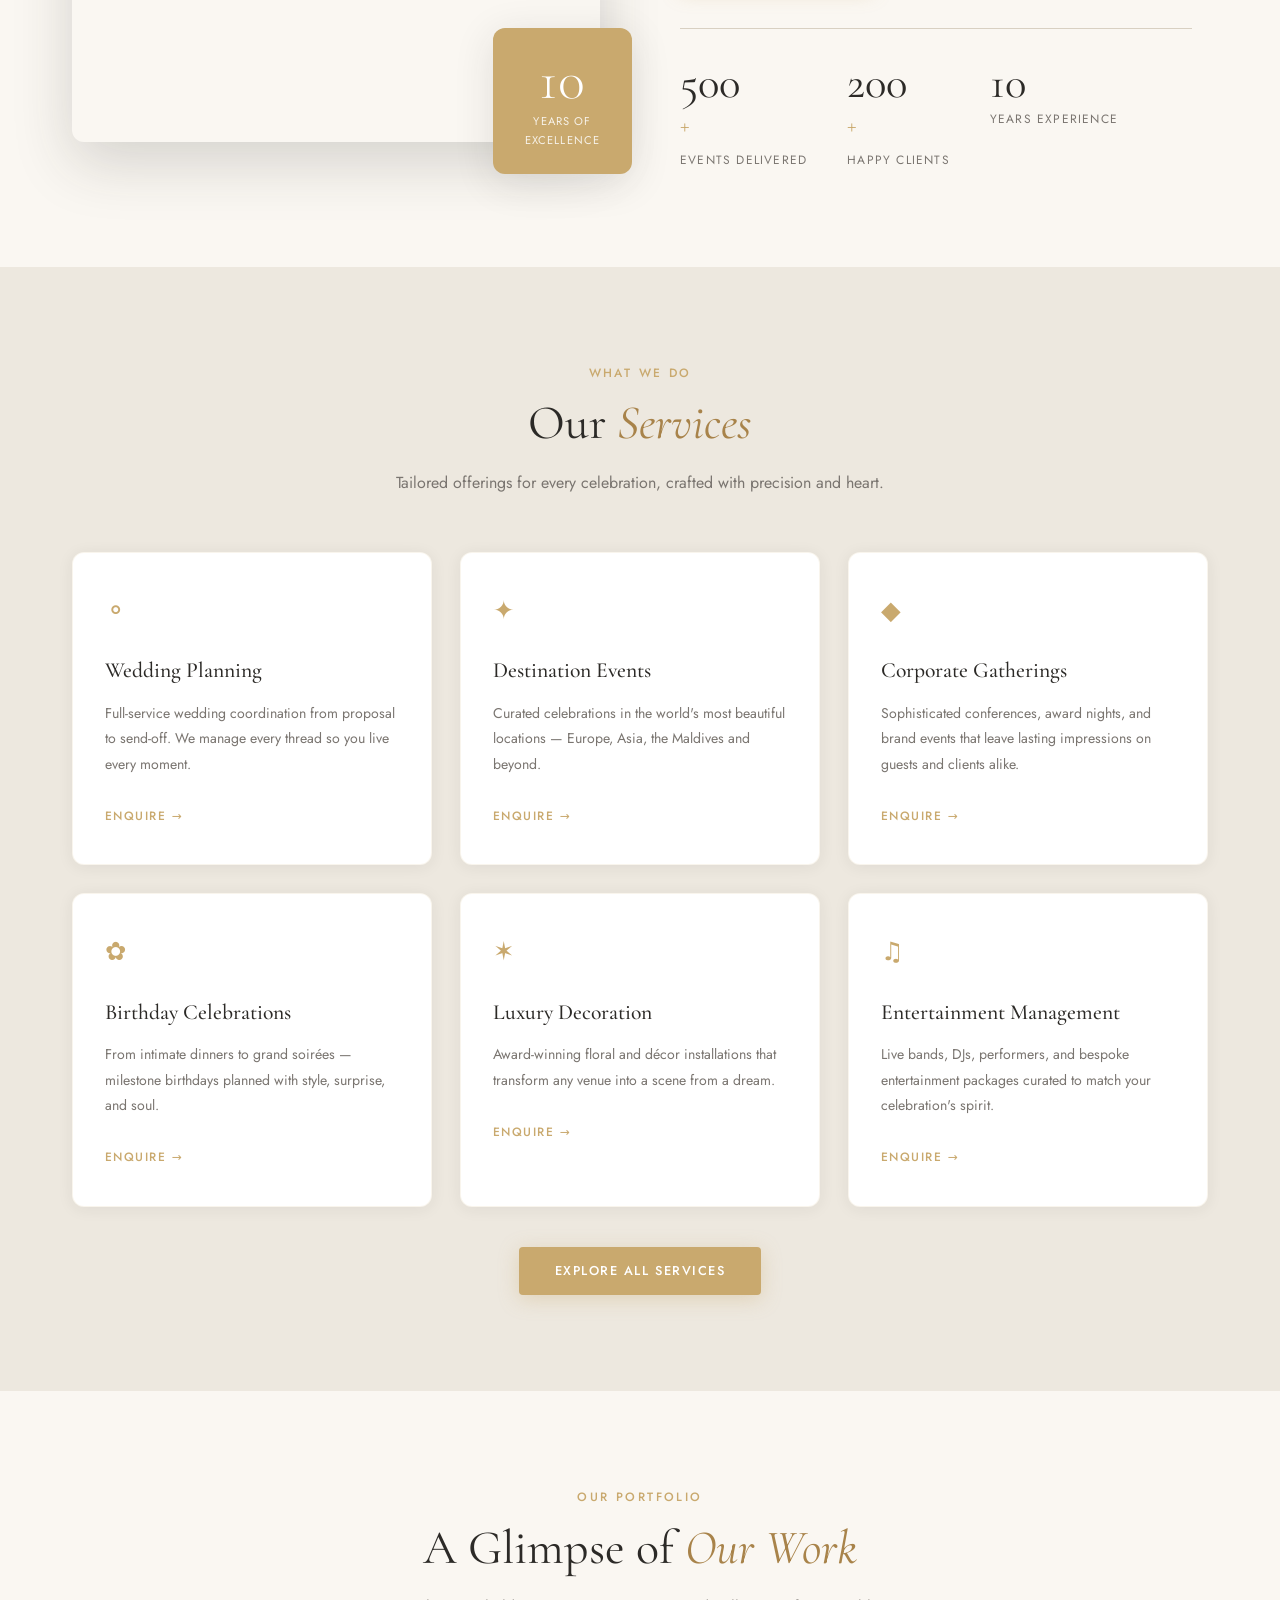
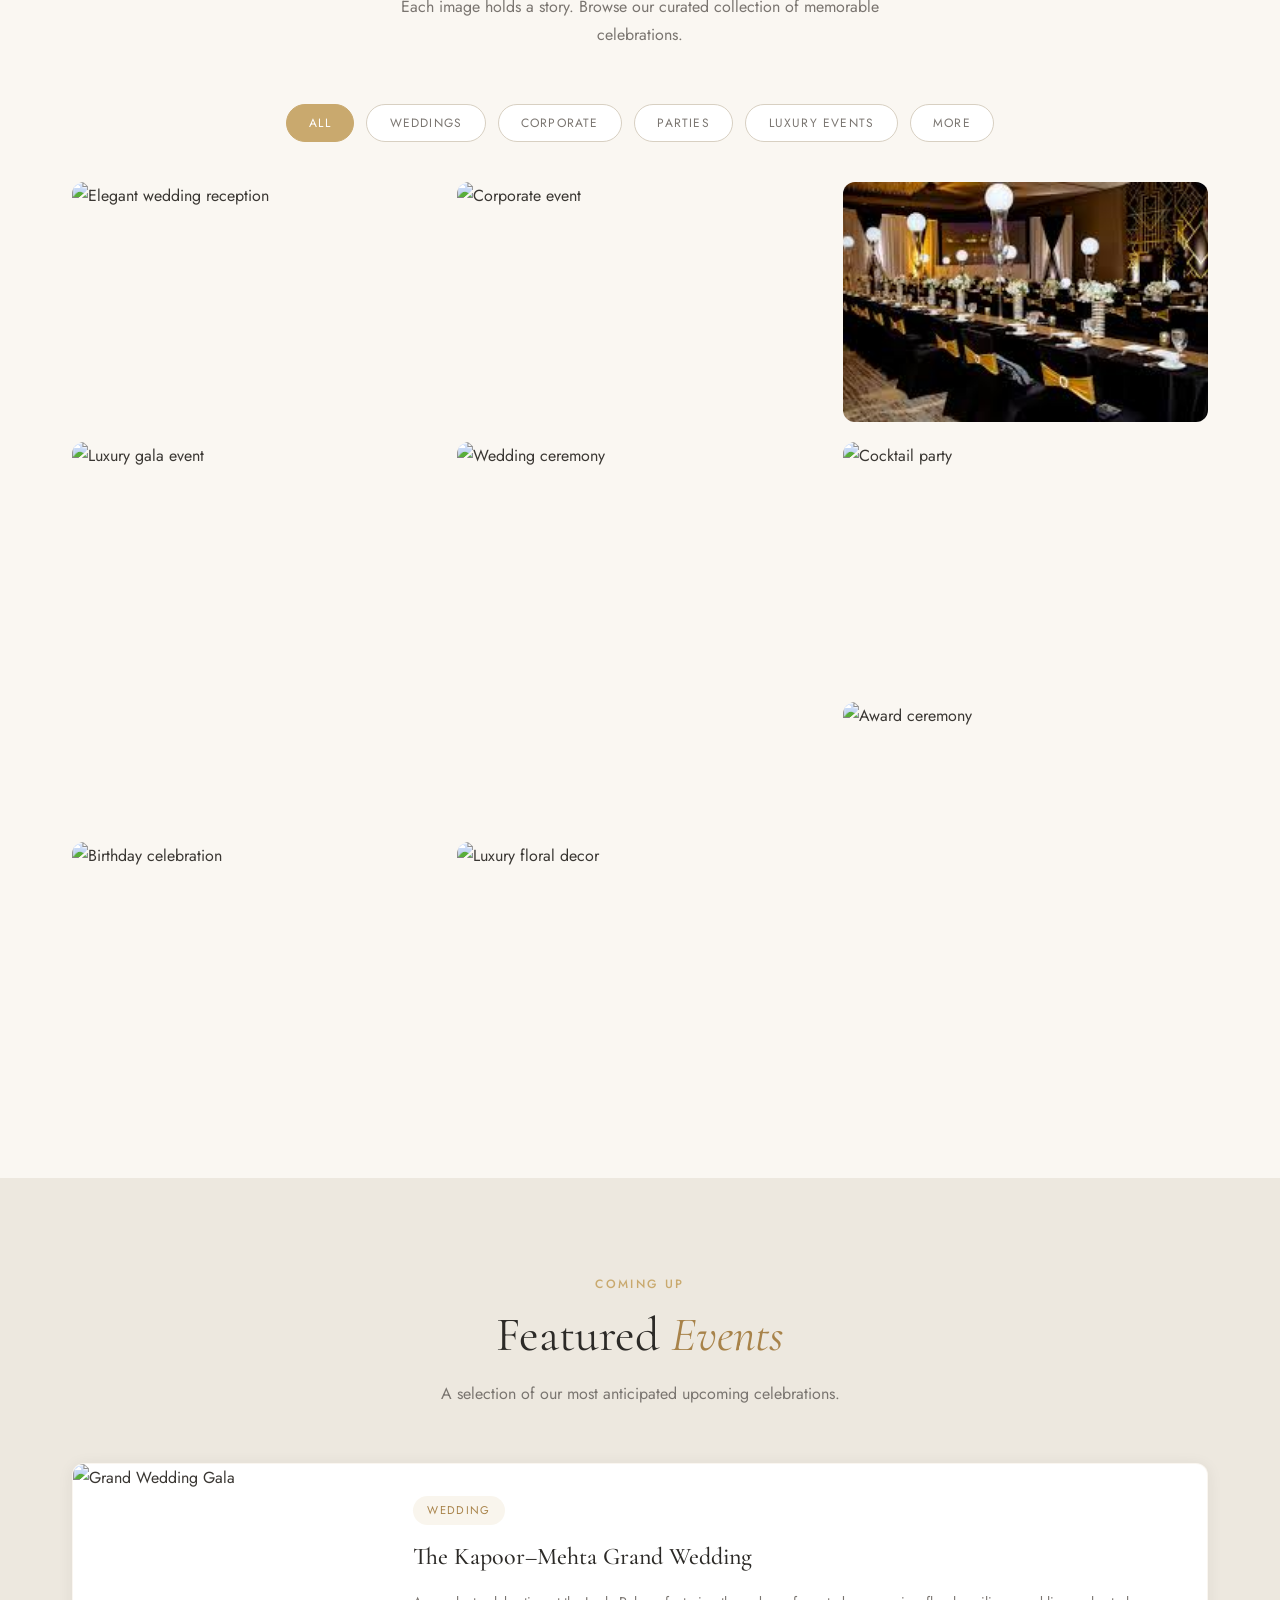
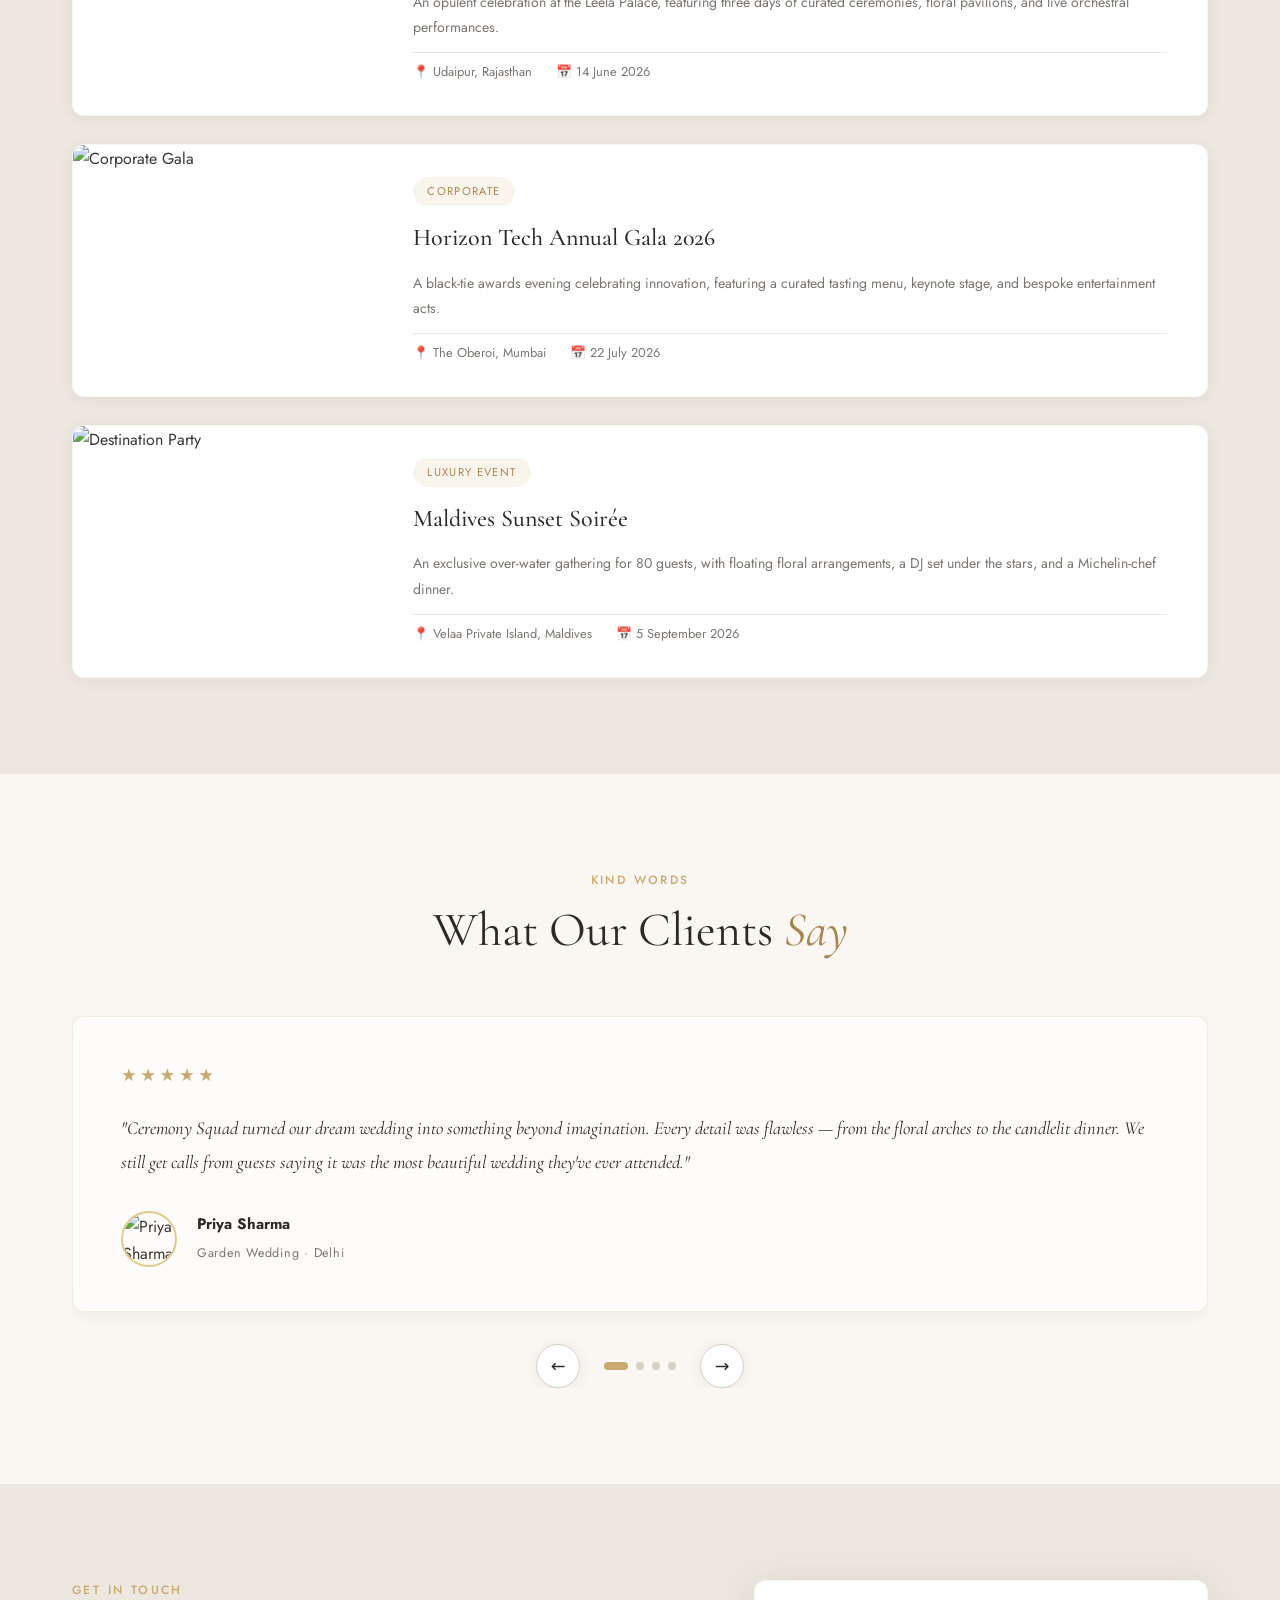
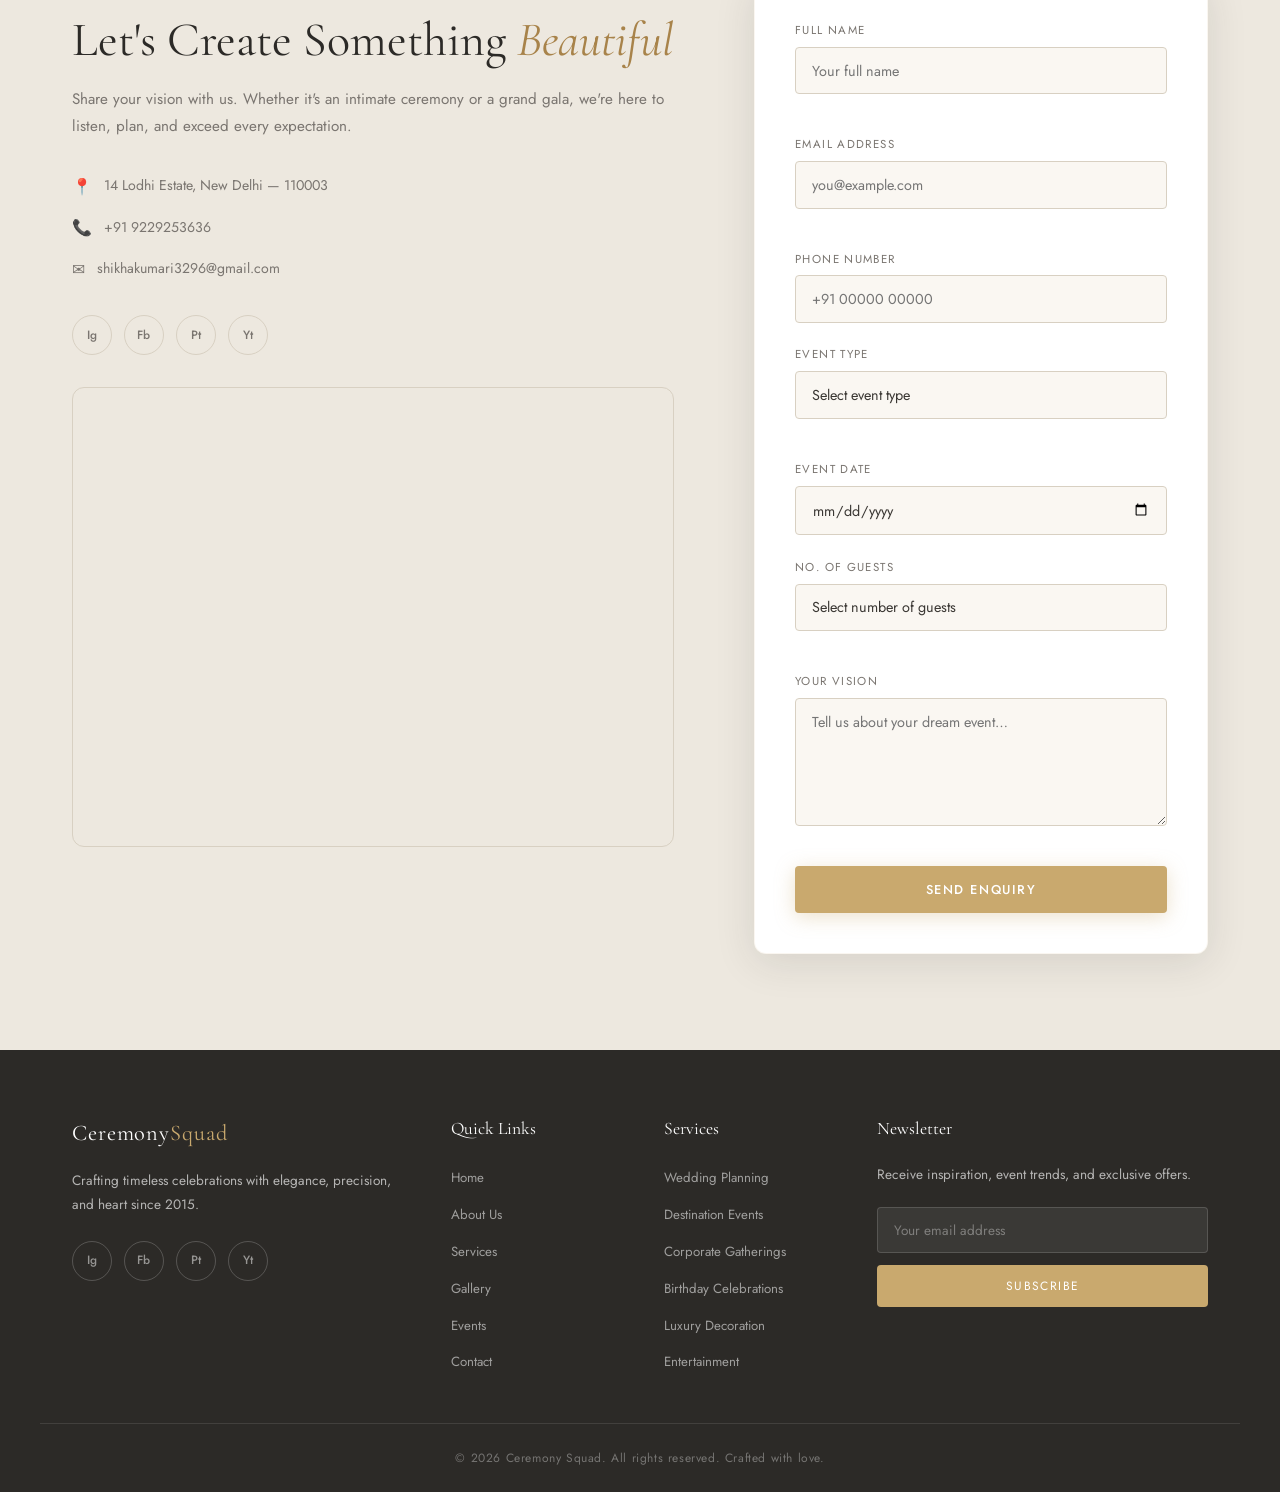
==== commit e2cc226e: "Update index.html" ====
--- a/index.html
+++ b/index.html
@@ -188,7 +188,7 @@
               <div class="masonry-overlay"><span>Floral Vista</span></div>
             </div>
             <div class="masonry-item" data-category="weddings">
-              <img src="image/corp/corpor.jpg" alt="Wedding table setting" loading="lazy"/>
+              <img src="corpor.jpg" alt="Wedding table setting" loading="lazy"/>
               <div class="masonry-overlay"><span>Table Couture</span></div>
             </div>
             <div class="masonry-item" data-category="parties">
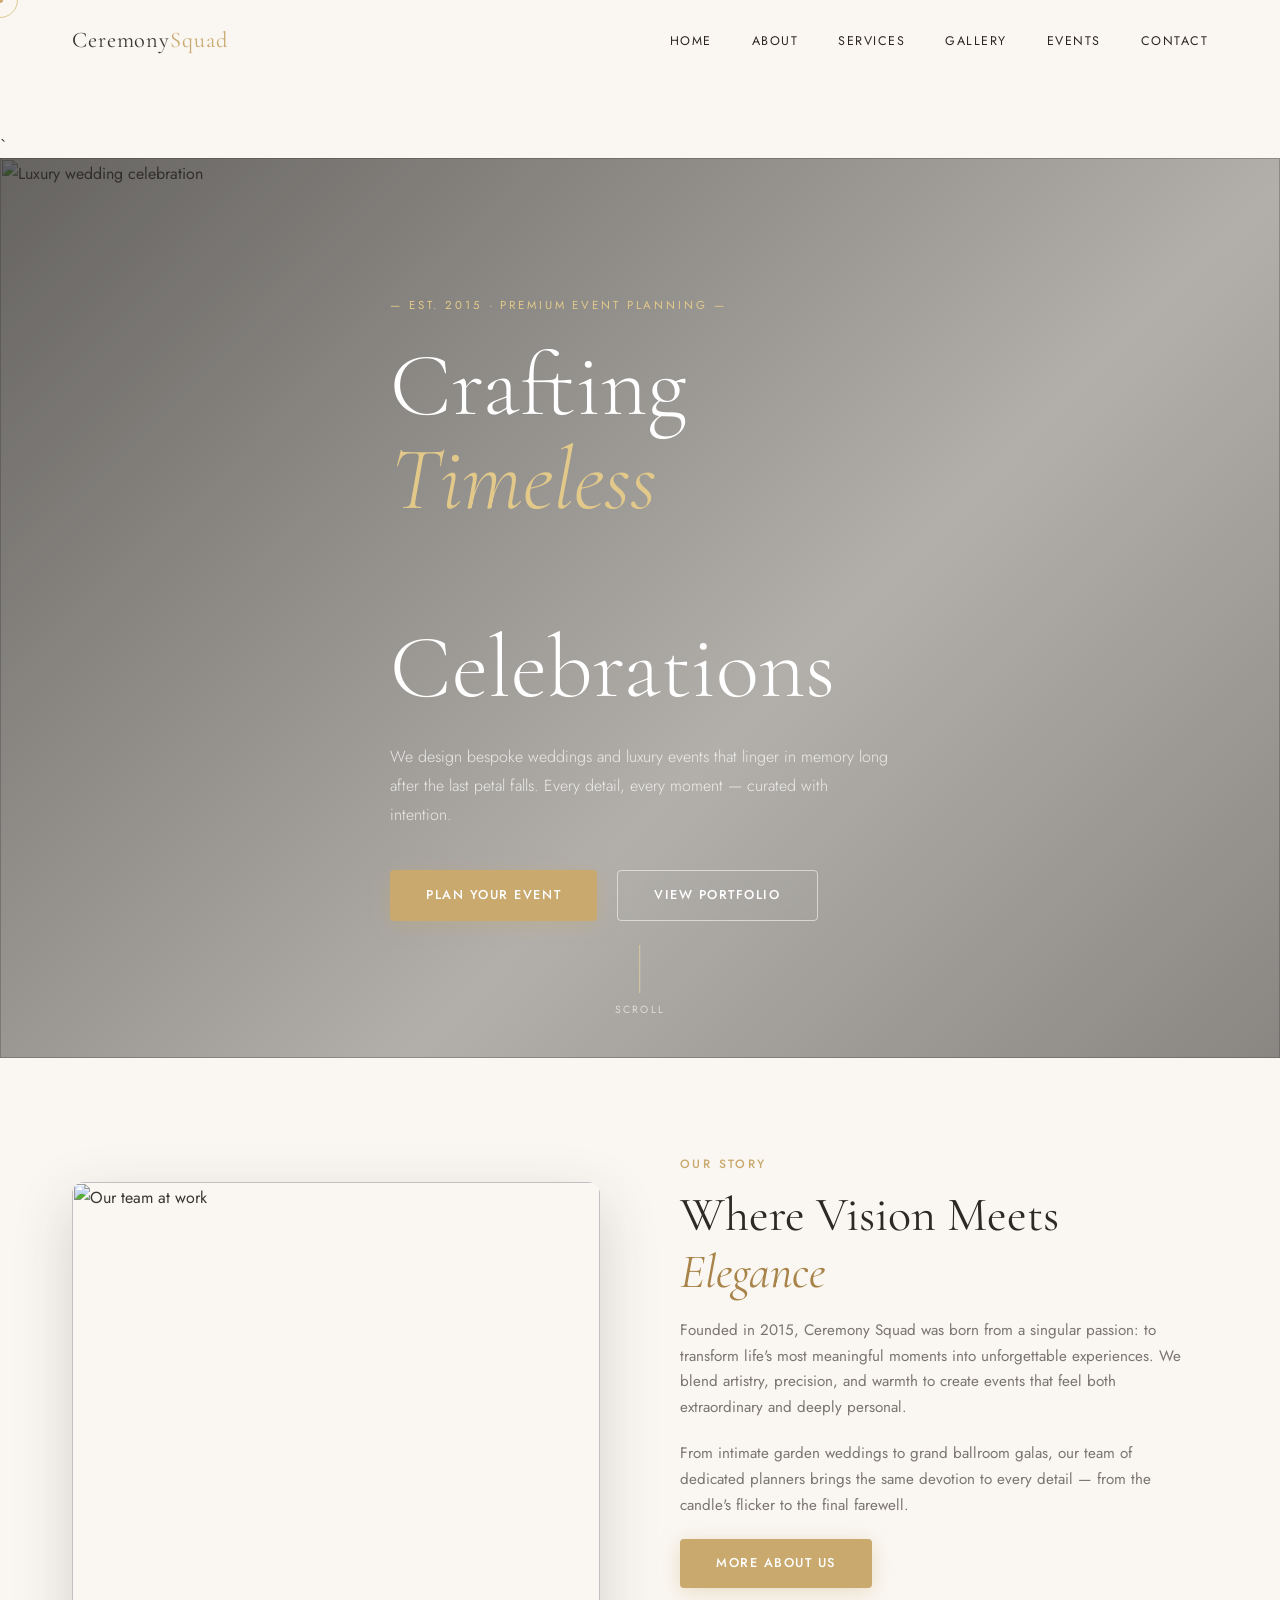
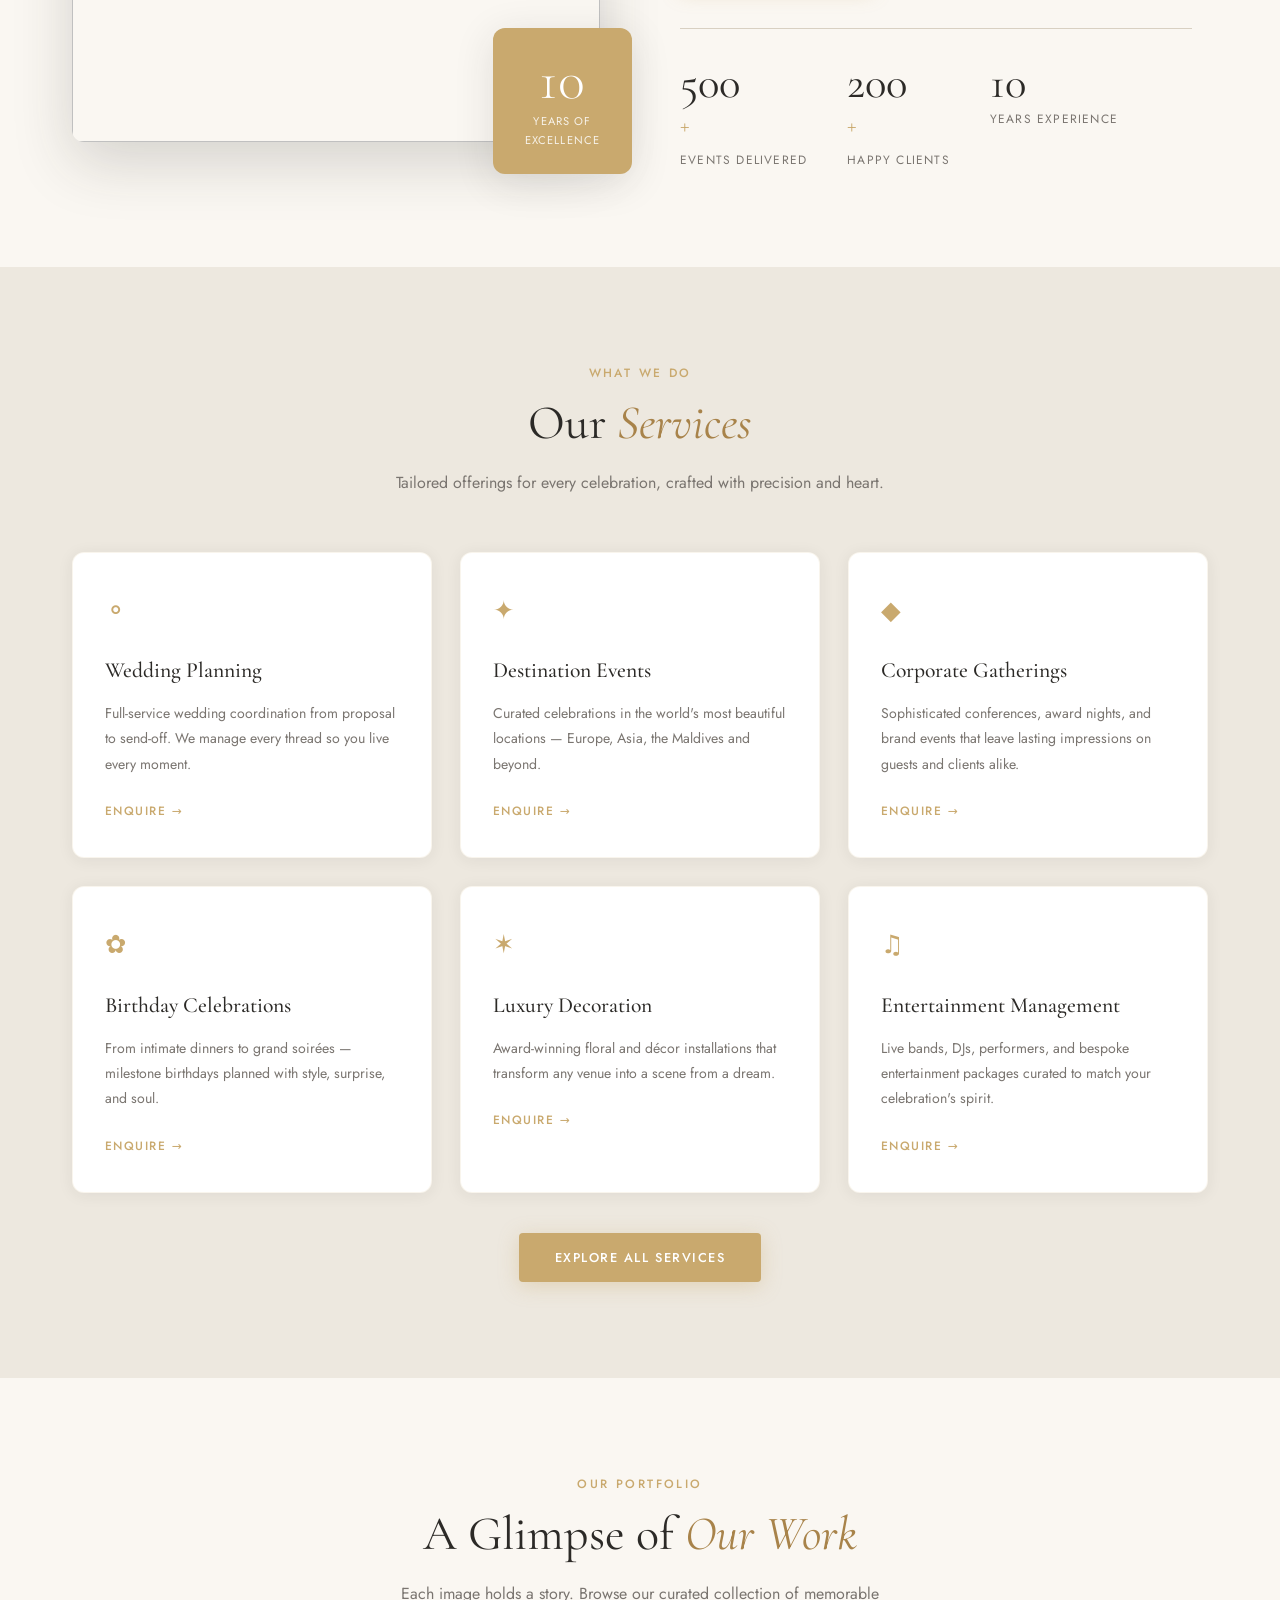
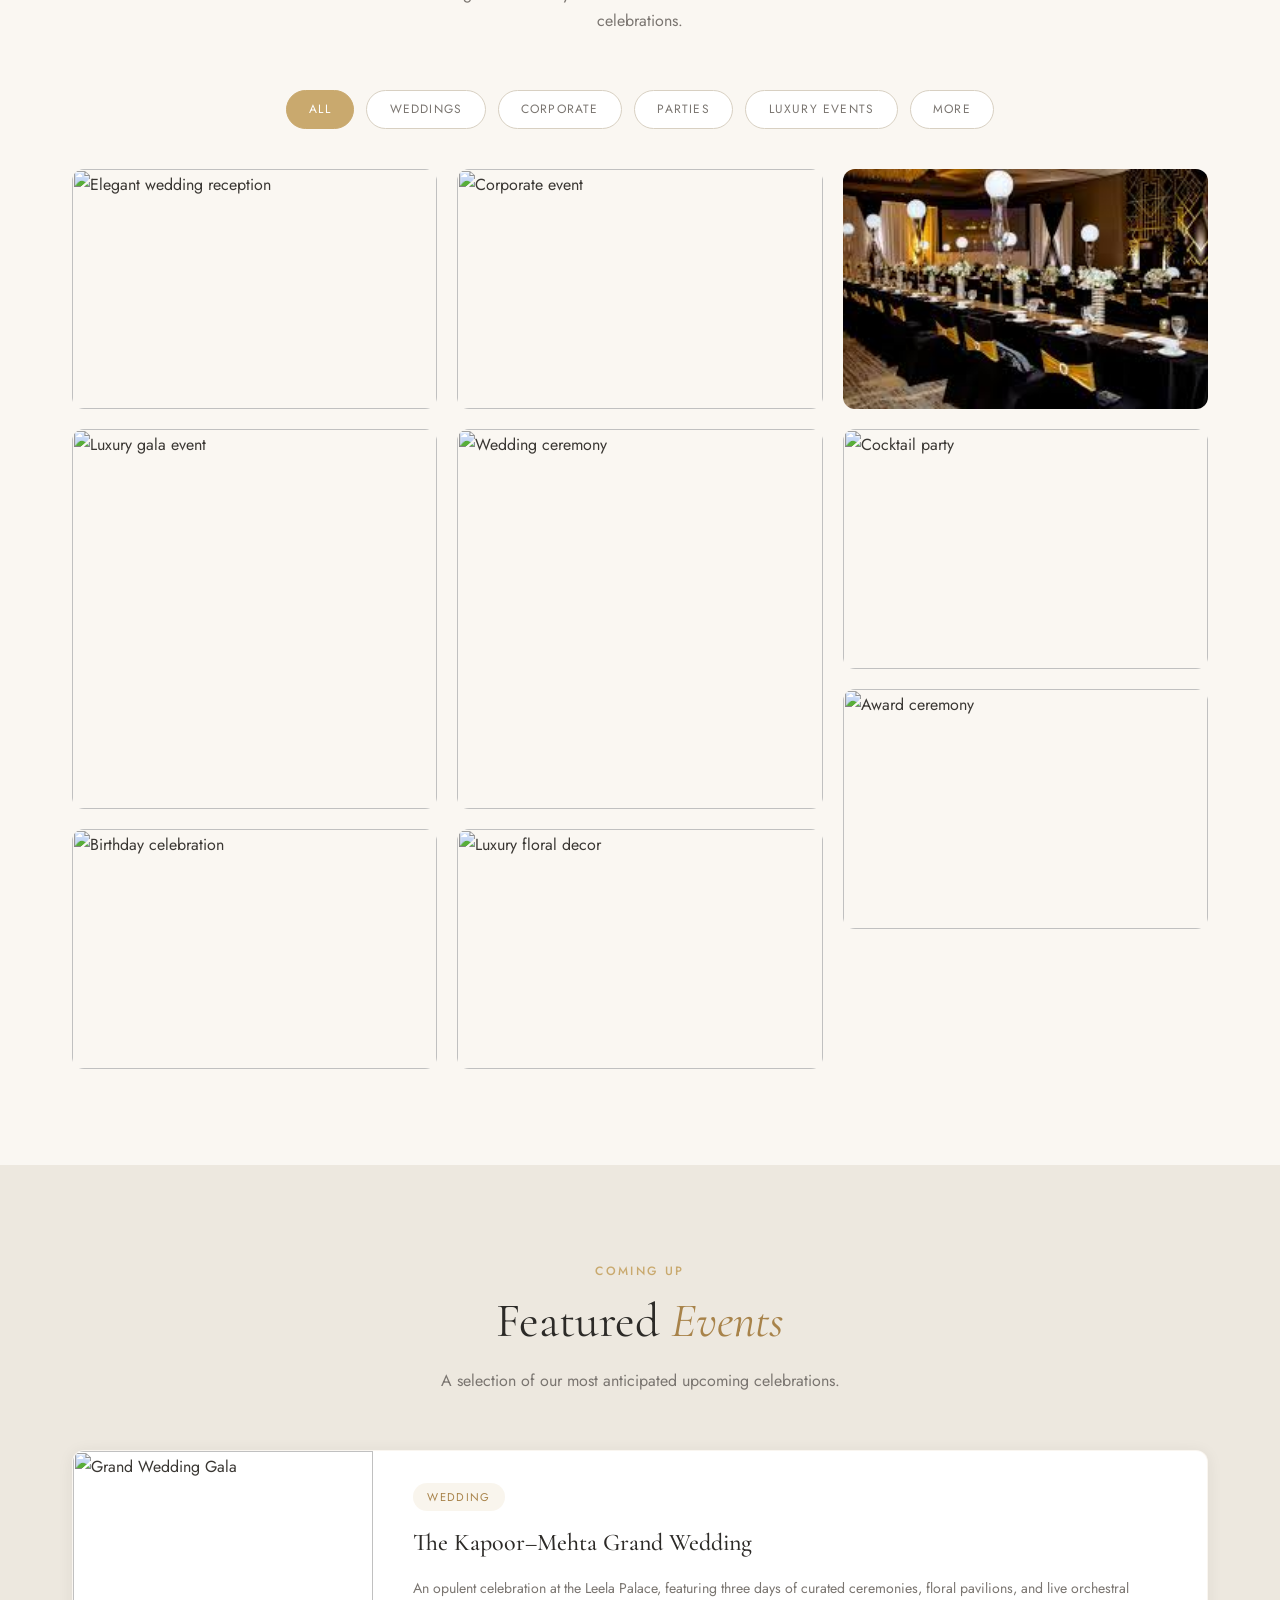
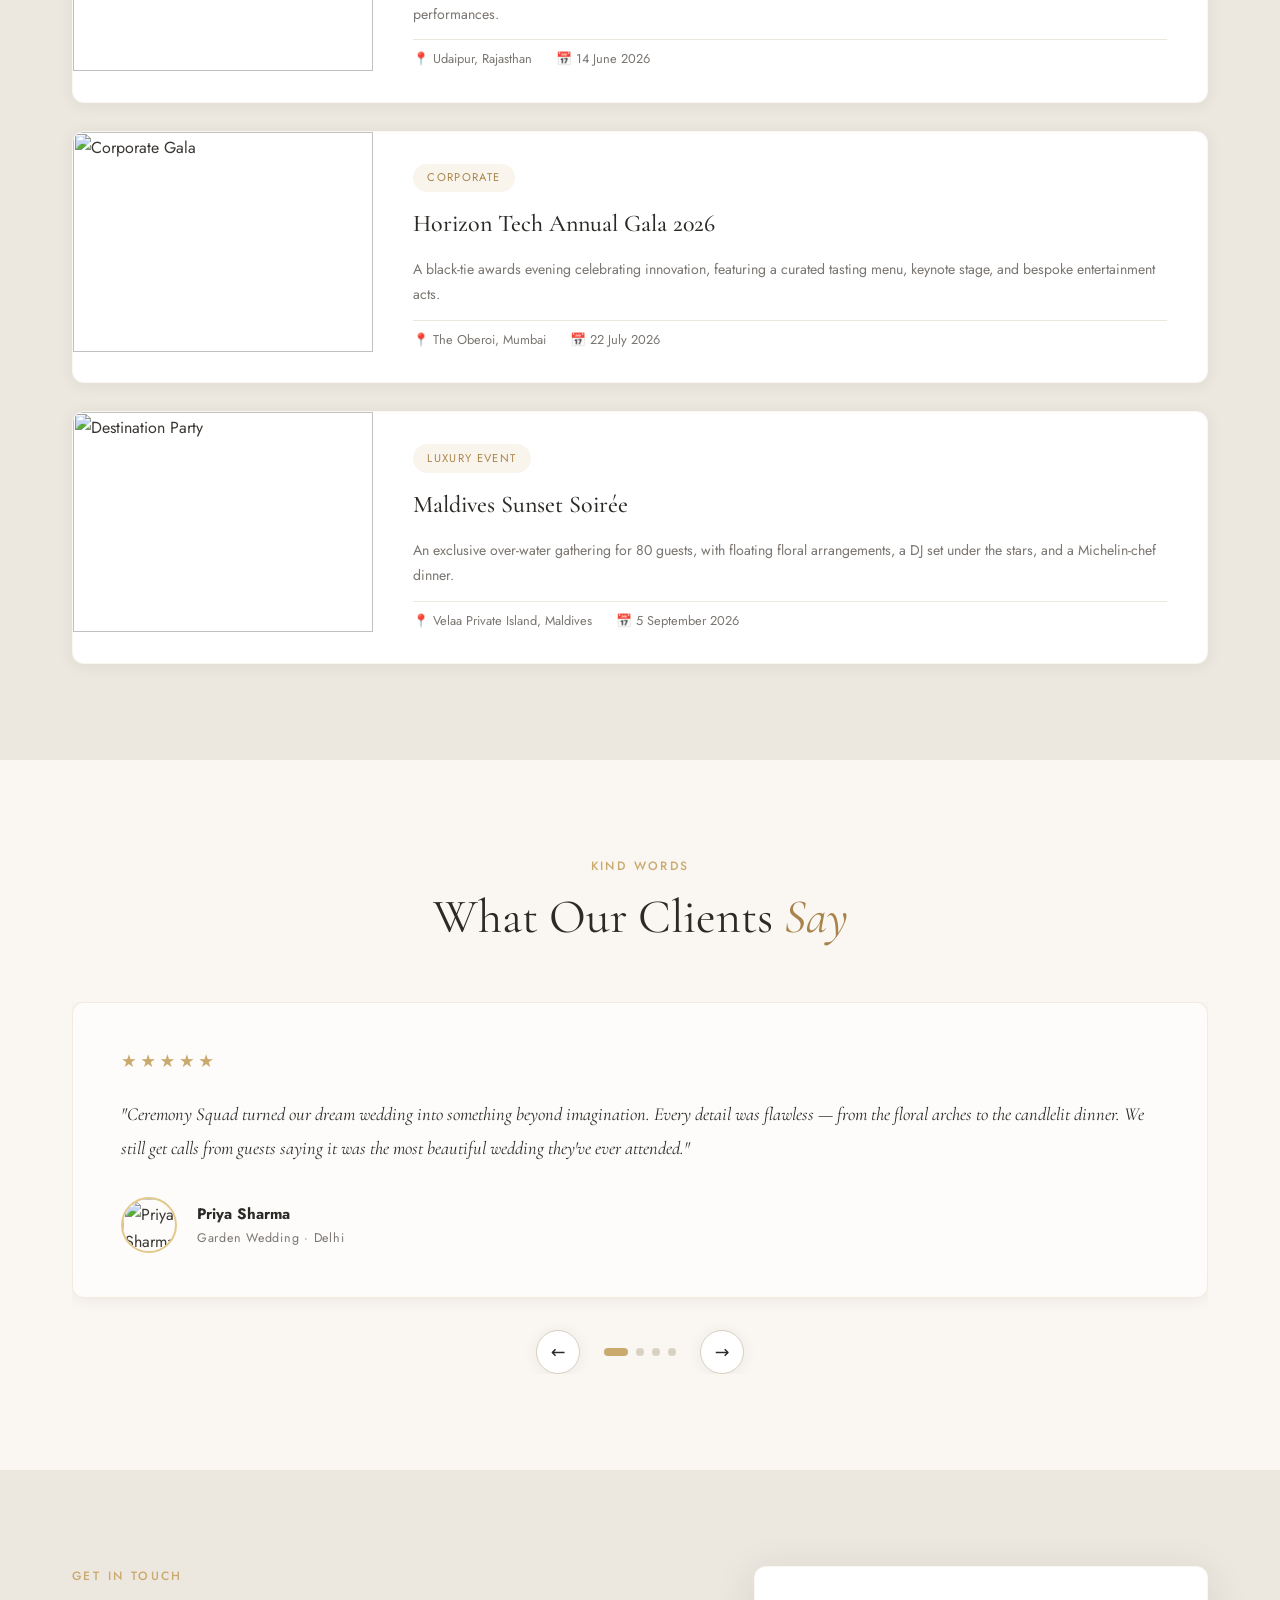
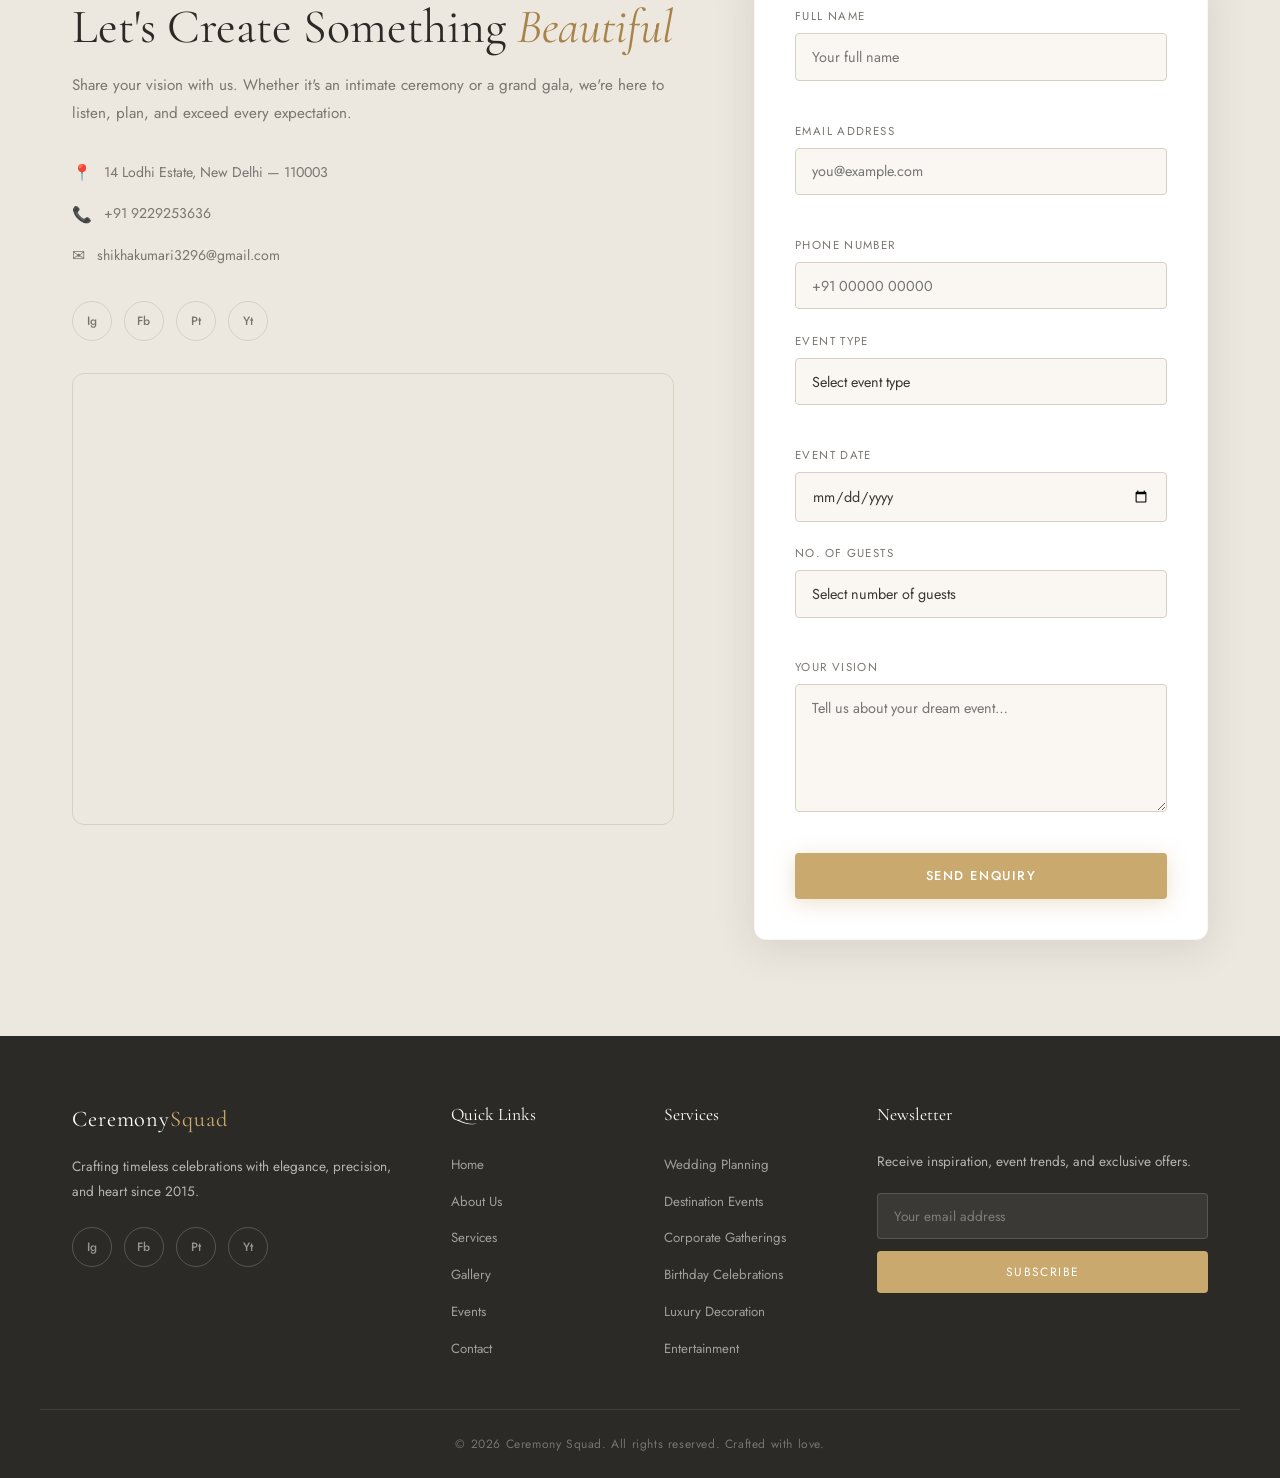
==== commit 88a16888: "Change Events link to point to events.html" ====
--- a/index.html
+++ b/index.html
@@ -1,4 +1,4 @@
-<!DOCTYPE html>
+`<!DOCTYPE html>
 <html lang="en">
 <head>
   <meta charset="UTF-8" />
@@ -34,7 +34,7 @@
         <li><a href="#about">About</a></li>
         <li><a href="#services">Services</a></li>
         <li><a href="#gallery">Gallery</a></li>
-        <li><a href="#events">Events</a></li>
+        <li><a href="events.html">Events</a></li>
         <li><a href="contact.html">Contact</a></li>
       </ul>
       <button class="hamburger" id="hamburger" aria-label="Toggle menu">
